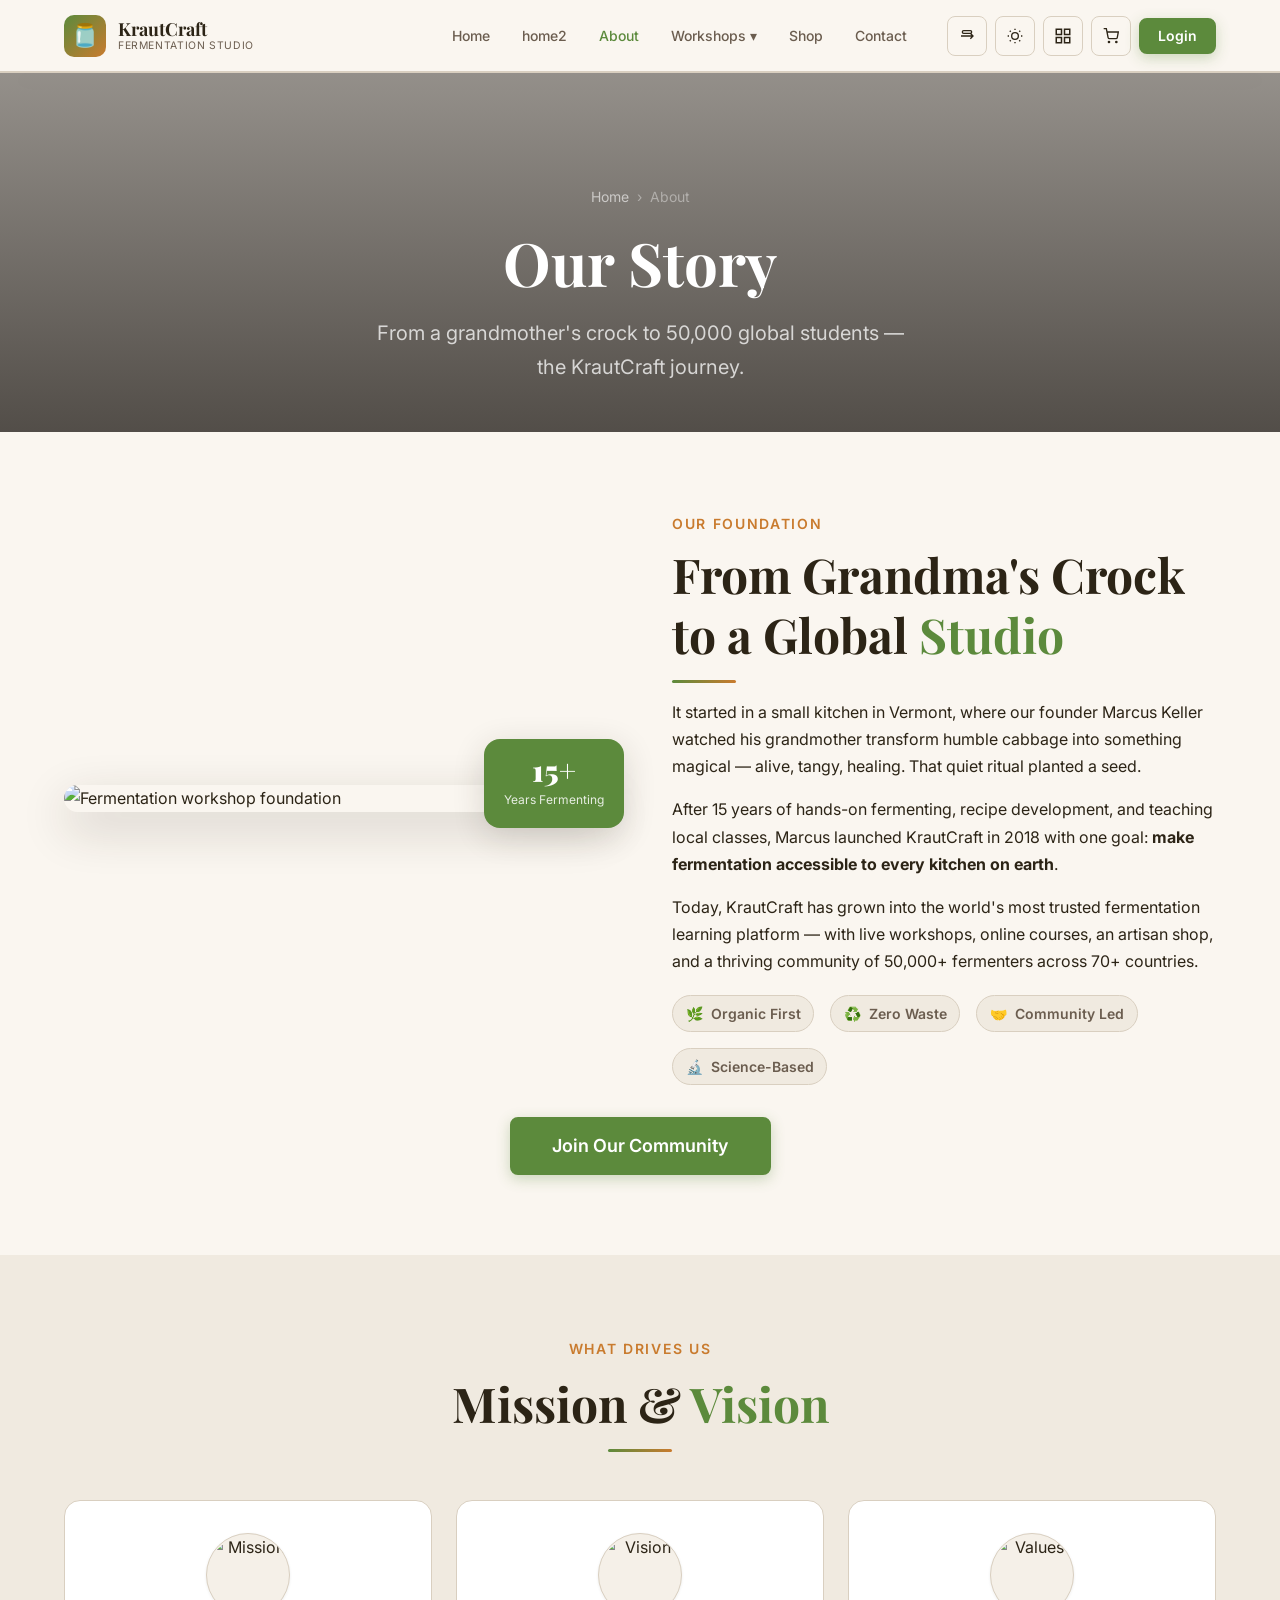
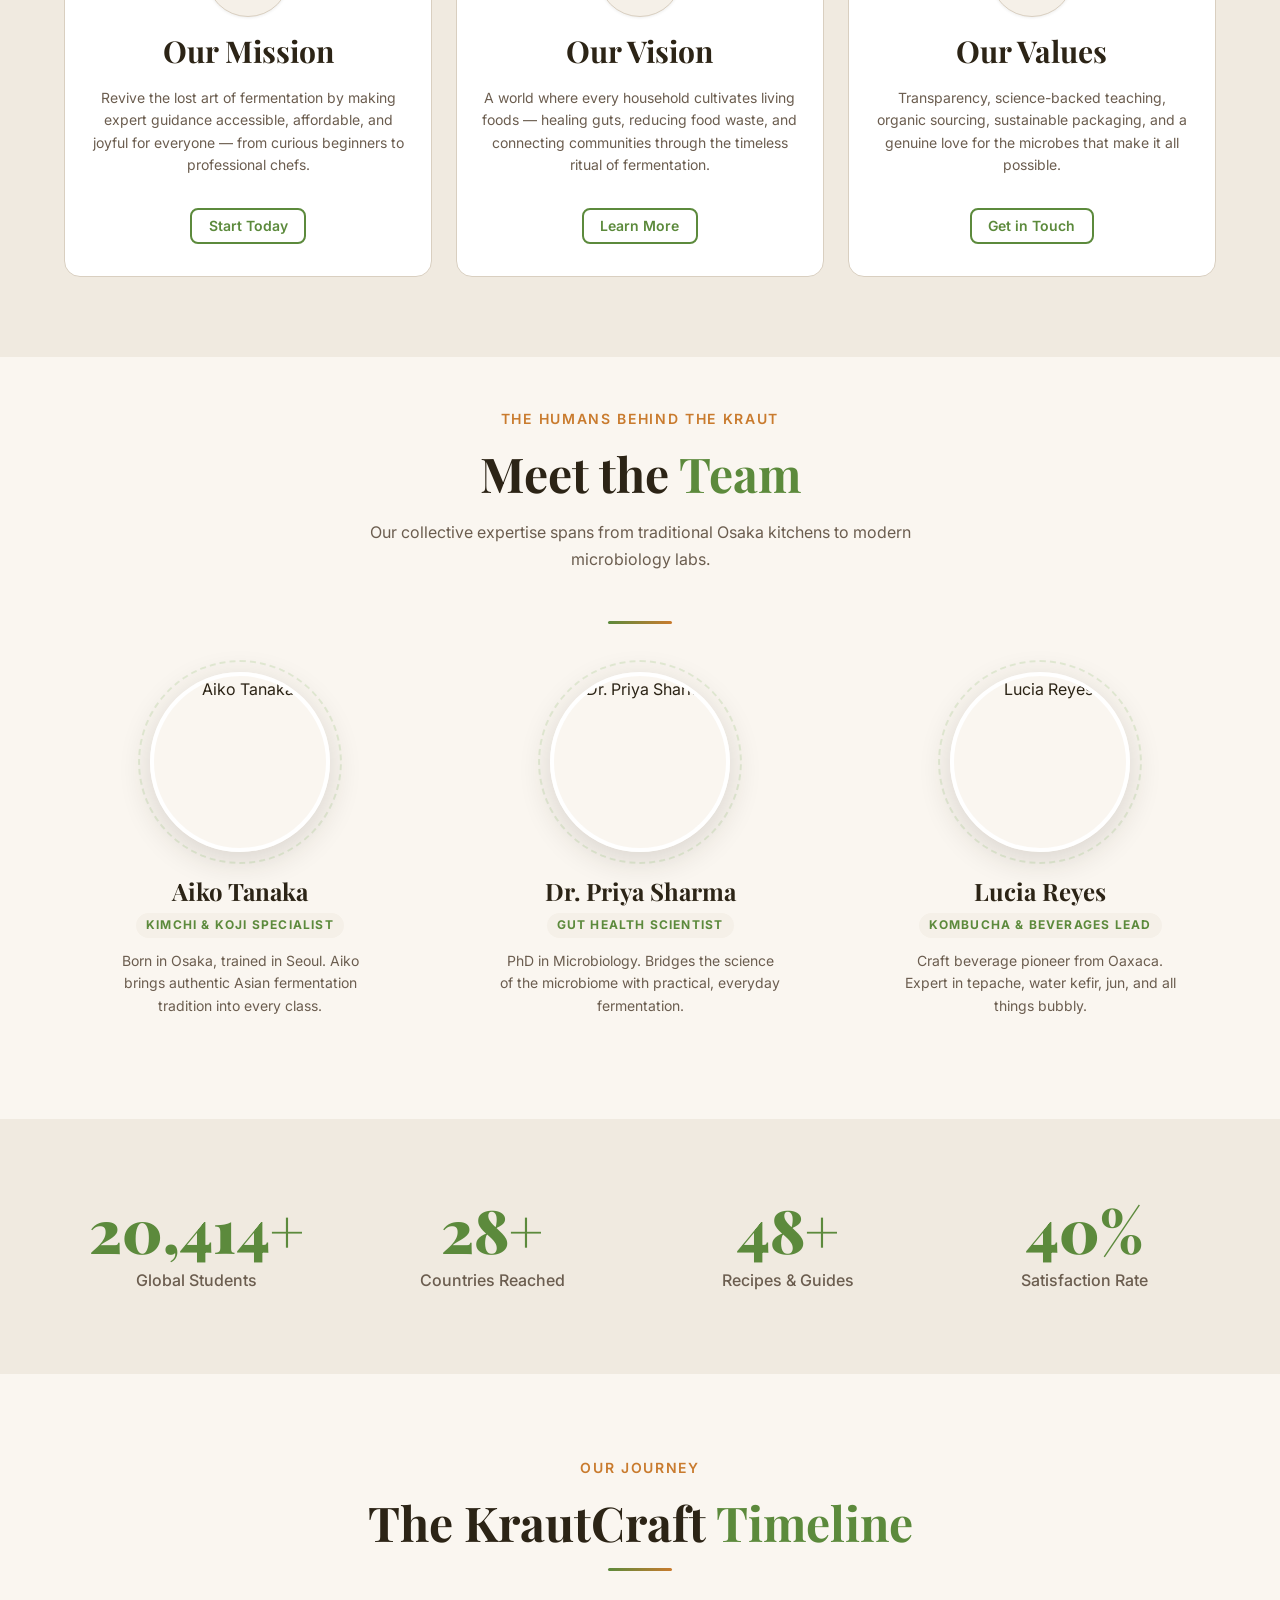
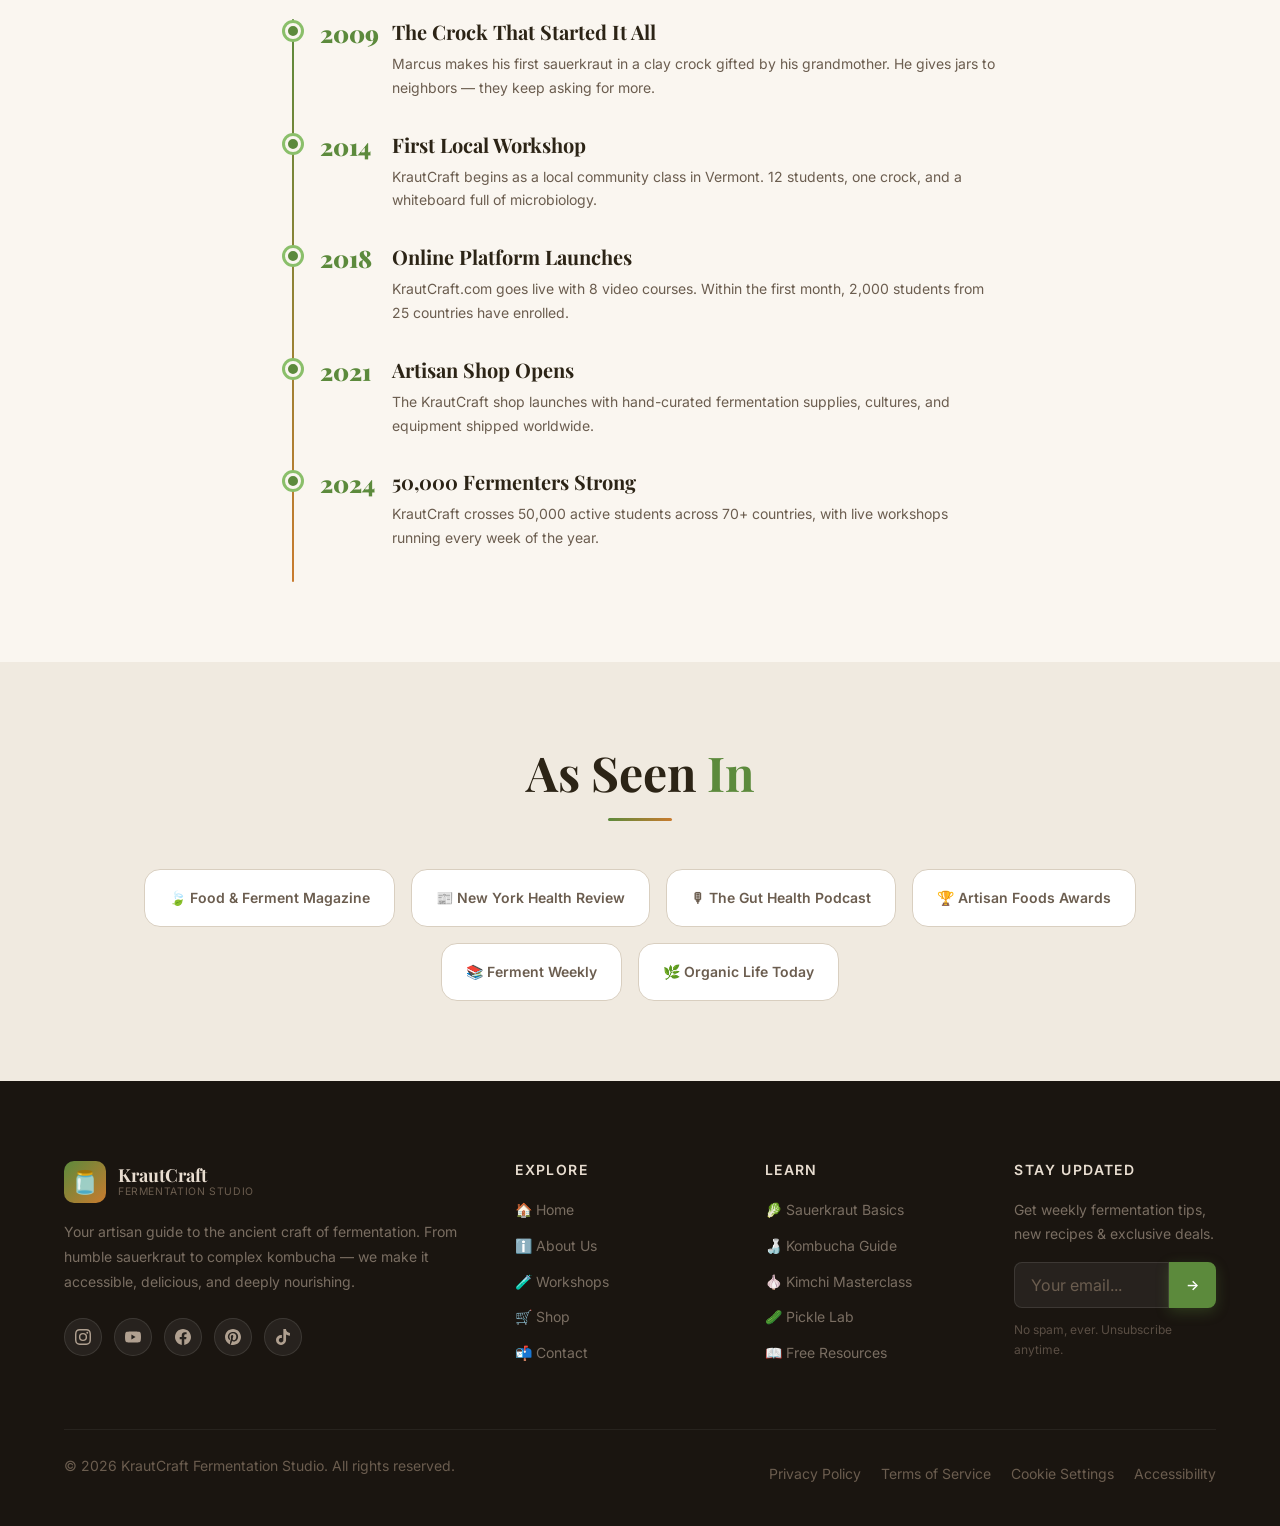
==== about.html @ 8e2b9165 "ds" ====
<!DOCTYPE html>
<html lang="en" dir="ltr" data-theme="light">

<head>
  <meta charset="UTF-8">
  <meta name="viewport" content="width=device-width, initial-scale=1.0">
  <title>KrautCraft | Our Story</title>
  <meta name="description"
    content="Discover the KrautCraft story — a passion for ancient fermentation wisdom, a love of community, and a mission to revive living foods for modern kitchens.">
  <link rel="icon"
    href="data:image/svg+xml,<svg xmlns='http://www.w3.org/2000/svg' viewBox='0 0 100 100'><text y='.9em' font-size='90'>🫙</text></svg>">
  <link rel="stylesheet" href="css/variables.css">
  <link rel="stylesheet" href="css/base.css">
  <link rel="stylesheet" href="css/components.css">
  <link rel="stylesheet" href="css/layout.css">
  <link rel="stylesheet" href="css/pages.css">
  <!-- Font Awesome for Team Socials -->
  <link rel="stylesheet" href="https://cdnjs.cloudflare.com/ajax/libs/font-awesome/6.0.0/css/all.min.css">
</head>

<body>
  <div id="page-loader" role="status">
    <div class="loader-jar">
      <div class="loader-jar-icon"></div>
      <p>Loading…</p>
    </div>
  </div>
  <!-- Header -->
  <header class="site-header" id="site-header" role="banner">
    <div class="container header-inner">

      <!-- Logo -->
      <a href="index.html" class="site-logo" aria-label="Fermentation Workshop Home">
        <div class="logo-mark" aria-hidden="true">🫙</div>
        <div class="logo-text">
          <span class="logo-name">KrautCraft</span>
          <span class="logo-tagline">Fermentation Studio</span>
        </div>
      </a>

      <!-- Main Nav -->
      <nav class="site-nav" role="navigation" aria-label="Main navigation">
        <div class="nav-item">
          <a href="index.html" class="nav-link" data-page="home">Home</a>
        </div>
        <div class="nav-item">
          <a href="index2.html" class="nav-link" data-page="home2">home2</a>
        </div>
        <div class="nav-item">
          <a href="about.html" class="nav-link" data-page="about">About</a>
        </div>
        <div class="nav-item">
          <a href="#" class="nav-link" data-page="workshops">Workshops ▾</a>
          <div class="nav-dropdown" role="menu">
            <a href="workshops.html" role="menuitem">All Workshops</a>
            <a href="workshops.html#beginner" role="menuitem">Beginner Series</a>
            <a href="workshops.html#advanced" role="menuitem">Advanced Ferments</a>
            <a href="workshops.html#kraut" role="menuitem">Kraut Masterclass</a>
          </div>
        </div>
        <div class="nav-item">
          <a href="shop.html" class="nav-link" data-page="shop">Shop</a>
        </div>
        <div class="nav-item">
          <a href="contact.html" class="nav-link" data-page="contact">Contact</a>
        </div>
      </nav>

      <!-- Header Actions -->
      <div class="header-actions">

        <!-- RTL Toggle -->
        <button class="toggle-btn" id="rtl-toggle" aria-label="Toggle RTL layout">
          <svg width="16" height="16" viewBox="0 0 24 24" fill="none" stroke="currentColor" stroke-width="2">
            <path d="M17 8l4 4-4 4M3 12h18M7 4h10a2 2 0 010 4H7a2 2 0 010-4z" />
          </svg>
        </button>

        <!-- Theme Toggle -->
        <button class="toggle-btn" id="theme-toggle" aria-label="Toggle dark mode">
          <svg class="icon-sun" width="16" height="16" viewBox="0 0 24 24" fill="none" stroke="currentColor"
            stroke-width="2">
            <circle cx="12" cy="12" r="5" />
            <line x1="12" y1="1" x2="12" y2="3" />
            <line x1="12" y1="21" x2="12" y2="23" />
            <line x1="4.22" y1="4.22" x2="5.64" y2="5.64" />
            <line x1="18.36" y1="18.36" x2="19.78" y2="19.78" />
            <line x1="1" y1="12" x2="3" y2="12" />
            <line x1="21" y1="12" x2="23" y2="12" />
            <line x1="4.22" y1="19.78" x2="5.64" y2="18.36" />
            <line x1="18.36" y1="5.64" x2="19.78" y2="4.22" />
          </svg>
          <svg class="icon-moon d-none" width="16" height="16" viewBox="0 0 24 24" fill="none" stroke="currentColor"
            stroke-width="2">
            <path d="M21 12.79A9 9 0 1111.21 3 7 7 0 0021 12.79z" />
          </svg>
        </button>

        <!-- Dashboard Icon -->
        <a href="dashboard-admin.html" class="toggle-btn" aria-label="Dashboard">
          <svg width="18" height="18" viewBox="0 0 24 24" fill="none" stroke="currentColor" stroke-width="2">
            <rect x="3" y="3" width="7" height="7"></rect>
            <rect x="14" y="3" width="7" height="7"></rect>
            <rect x="14" y="14" width="7" height="7"></rect>
            <rect x="3" y="14" width="7" height="7"></rect>
          </svg>
        </a>

        <!-- Cart Icon -->
        <a href="shop.html" class="toggle-btn" aria-label="Shopping cart" style="position:relative;">
          <svg width="16" height="16" viewBox="0 0 24 24" fill="none" stroke="currentColor" stroke-width="2">
            <circle cx="9" cy="21" r="1" />
            <circle cx="20" cy="21" r="1" />
            <path d="M1 1h4l2.68 13.39a2 2 0 001.99 1.61h9.72a2 2 0 001.99-1.61L23 6H6" />
          </svg>
          <span class="notif-dot" id="cart-dot" style="display:none;"></span>
        </a>



        <!-- Login CTA -->
        <a href="login.html" class="btn btn-primary btn-sm hide-mobile">Login</a>

        <!-- Hamburger -->
        <button class="hamburger" id="hamburger" aria-label="Open menu" aria-expanded="false">
          <span></span><span></span><span></span>
        </button>
      </div>
    </div>
  </header>

  <!-- Mobile Navigation Drawer -->
  <div class="mobile-nav" id="mobile-nav" role="navigation" aria-label="Mobile navigation">
    <div class="mobile-nav-inner">
      <a href="index.html" class="mobile-nav-link" data-page="home">🏠 Home</a>
      <a href="index2.html" class="mobile-nav-link" data-page="home2">📖 Our Story</a>
      <a href="about.html" class="mobile-nav-link" data-page="about">ℹ️ About Us</a>
      <a href="workshops.html" class="mobile-nav-link" data-page="workshops">🧪 Workshops</a>
      <a href="shop.html" class="mobile-nav-link" data-page="shop">🛒 Shop</a>
      <a href="contact.html" class="mobile-nav-link" data-page="contact">📬 Contact</a>

      <div class="mobile-nav-divider"></div>

      <div class="mobile-nav-divider"></div>
      <a href="dashboard-admin.html" class="mobile-nav-link">📊 Dashboard</a>
      <a href="login.html" class="mobile-nav-link">🔐 Login</a>
      <a href="register.html" class="mobile-nav-link">✨ Register Free</a>

      <div class="mobile-nav-divider"></div>
      <div class="mobile-nav-actions">
        <button class="mobile-nav-link" id="mobile-theme-toggle" style="width:100%; text-align:left;">🌓 Toggle Theme</button>
        <button class="mobile-nav-link" id="mobile-rtl-toggle" style="width:100%; text-align:left;">↔️ Toggle RTL</button>
      </div>
    </div>
  </div>


  <!-- PAGE HERO -->
  <section class="page-hero"
    style="background-image:url('https://images.unsplash.com/photo-1559757175-5700dde675bc?w=1400&q=80')">
    <div class="page-hero-overlay"></div>
    <div class="container page-hero-content">
      <nav aria-label="Breadcrumb" class="breadcrumb">
        <a href="index.html">Home</a> <span aria-hidden="true">›</span> <span>About</span>
      </nav>
      <h1 data-reveal>Our Story</h1>
      <p data-reveal>From a grandmother's crock to 50,000 global students — the KrautCraft journey.</p>
    </div>
  </section>

  <!-- STORY SECTION -->
  <section class="section">
    <div class="container">
      <div class="about-grid">
        <div class="about-img-wrap" data-reveal="left">
          <img src="https://images.unsplash.com/photo-1556910103-1c02745aae4d?w=700&q=80"
            alt="Fermentation workshop foundation" class="about-img">
          <div class="about-img-badge">
            <span class="about-img-badge-num">15+</span>
            <span class="about-img-badge-label">Years Fermenting</span>
          </div>
        </div>
        <div class="about-text" data-reveal="right">
          <span class="section-label">Our Foundation</span>
          <h2 class="section-title" style="text-align:left;">From Grandma's Crock<br>to a Global <span>Studio</span>
          </h2>
          <div class="divider" style="margin-left:0;"></div>
          <p>It started in a small kitchen in Vermont, where our founder Marcus Keller watched his grandmother transform
            humble cabbage into something magical — alive, tangy, healing. That quiet ritual planted a seed.</p>
          <p>After 15 years of hands-on fermenting, recipe development, and teaching local classes, Marcus launched
            KrautCraft in 2018 with one goal: <strong>make fermentation accessible to every kitchen on earth</strong>.
          </p>
          <p>Today, KrautCraft has grown into the world's most trusted fermentation learning platform — with live
            workshops, online courses, an artisan shop, and a thriving community of 50,000+ fermenters across 70+
            countries.</p>
          <div class="about-values-row">
            <div class="about-value"><span>🌿</span> Organic First</div>
            <div class="about-value"><span>♻️</span> Zero Waste</div>
            <div class="about-value"><span>🤝</span> Community Led</div>
            <div class="about-value"><span>🔬</span> Science-Based</div>
          </div>
        </div>
      </div>
      <div class="text-center-desktop" style="margin-top:var(--sp-8);" data-reveal>
        <a href="workshops.html" class="btn btn-primary btn-lg">Join Our Community</a>
      </div>
    </div>
    </div>
  </section>

  <!-- MISSION / VISION -->
  <section class="section section--alt">
    <div class="container">
      <div class="section-header">
        <span class="section-label" data-reveal>What Drives Us</span>
        <h2 class="section-title" data-reveal>Mission & <span>Vision</span></h2>
        <div class="divider"></div>
      </div>
      <div class="grid-3">
        <div class="feature-card" data-reveal>
          <div class="feature-icon">
            <img src="https://images.unsplash.com/photo-1542838132-92c53300491e?w=200&h=200&fit=crop" alt="Mission">
          </div>
          <h3>Our Mission</h3>
          <p class="card-text">Revive the lost art of fermentation by making expert guidance accessible, affordable, and
            joyful for everyone — from curious beginners to professional chefs.</p>
          <a href="register.html" class="btn btn-outline btn-sm mt-auto">Start Today</a>
        </div>
        <div class="feature-card" data-reveal class="reveal-d1">
          <div class="feature-icon">
            <img src="https://images.unsplash.com/photo-1556910103-1c02745aae4d?w=200&h=200&fit=crop" alt="Vision">
          </div>
          <h3>Our Vision</h3>
          <p class="card-text">A world where every household cultivates living foods — healing guts, reducing food
            waste, and connecting communities through the timeless ritual of fermentation.</p>
          <a href="about.html" class="btn btn-outline btn-sm mt-auto">Learn More</a>
        </div>
        <div class="feature-card" data-reveal class="reveal-d2">
          <div class="feature-icon">
            <img src="https://images.unsplash.com/photo-1547920202-0e5a6f9f3150?w=200&h=200&fit=crop" alt="Values">
 




          </div>
          <h3>Our Values</h3>
          <p class="card-text">Transparency, science-backed teaching, organic sourcing, sustainable packaging, and a
            genuine love for the microbes that make it all possible.</p>
          <a href="contact.html" class="btn btn-outline btn-sm mt-auto">Get in Touch</a>
        </div>
      </div>
    </div>
  </section>

  <!-- TEAM -->
  <section class="section team-container" id="team">
    <div class="container">
      <div class="section-header">
        <span class="section-label" data-reveal>The Humans Behind the Kraut</span>
        <h2 class="section-title" data-reveal>Meet the <span>Team</span></h2>
        <p class="section-subtitle" data-reveal>Our collective expertise spans from traditional Osaka kitchens to modern
          microbiology labs.</p>
        <div class="divider"></div>
      </div>

      <div class="team-grid">
        <!-- Member 1: Marcus -->

        <!-- Member 2: Aiko -->
        <div class="team-item" data-reveal class="reveal-d1">
          <div class="team-avatar-wrap">
            <div class="team-avatar-ring"></div>
            <img src="https://images.unsplash.com/photo-1544005313-94ddf0286df2?w=400&q=80" alt="Aiko Tanaka"
              class="team-avatar">
          </div>
          <div class="team-info">
            <h3>Aiko Tanaka</h3>
            <span class="team-role">Kimchi & Koji Specialist</span>
            <p class="team-bio">Born in Osaka, trained in Seoul. Aiko brings authentic Asian fermentation tradition into
              every class.</p>
            <div class="team-socials">
              <a href="#" class="team-social-link"><i class="fab fa-instagram"></i></a>
              <a href="#" class="team-social-link"><i class="fab fa-twitter"></i></a>
            </div>
          </div>
        </div>

        <!-- Member 3: Priya -->
        <div class="team-item" data-reveal class="reveal-d2">
          <div class="team-avatar-wrap">
            <div class="team-avatar-ring"></div>
            <img src="https://images.unsplash.com/photo-1594824476967-48c8b964273f?w=400&q=80" alt="Dr. Priya Sharma"
              class="team-avatar">
          </div>
          <div class="team-info">
            <h3>Dr. Priya Sharma</h3>
            <span class="team-role">Gut Health Scientist</span>
            <p class="team-bio">PhD in Microbiology. Bridges the science of the microbiome with practical, everyday
              fermentation.</p>
            <div class="team-socials">
              <a href="#" class="team-social-link"><i class="fab fa-linkedin-in"></i></a>
              <a href="#" class="team-social-link"><i class="fas fa-microscope"></i></a>
            </div>
          </div>
        </div>

        <!-- Member 4: Lucia -->
        <div class="team-item" data-reveal class="reveal-d3">
          <div class="team-avatar-wrap">
            <div class="team-avatar-ring"></div>
            <img src="https://images.unsplash.com/photo-1567532939604-b6b5b0db2604?w=400&q=80" alt="Lucia Reyes"
              class="team-avatar">
          </div>
          <div class="team-info">
            <h3>Lucia Reyes</h3>
            <span class="team-role">Kombucha & Beverages Lead</span>
            <p class="team-bio">Craft beverage pioneer from Oaxaca. Expert in tepache, water kefir, jun, and all things
              bubbly.</p>
            <div class="team-socials">
              <a href="#" class="team-social-link"><i class="fab fa-instagram"></i></a>
              <a href="#" class="team-social-link"><i class="fas fa-flask"></i></a>
            </div>
          </div>
        </div>
      </div>
    </div>
  </section>

  <!-- STATS COUNTER -->
  <section class="section section--alt">
    <div class="container">
      <div class="about-stats-grid">
        <div class="about-stat" data-reveal>
          <div class="about-stat-num" data-count="50000" data-suffix="+">0</div>
          <div class="about-stat-label">Global Students</div>
        </div>
        <div class="about-stat" data-reveal class="reveal-d1">
          <div class="about-stat-num" data-count="70" data-suffix="+">0</div>
          <div class="about-stat-label">Countries Reached</div>
        </div>
        <div class="about-stat" data-reveal class="reveal-d2">
          <div class="about-stat-num" data-count="120" data-suffix="+">0</div>
          <div class="about-stat-label">Recipes & Guides</div>
        </div>
        <div class="about-stat" data-reveal class="reveal-d3">
          <div class="about-stat-num" data-count="98" data-suffix="%">0</div>
          <div class="about-stat-label">Satisfaction Rate</div>
        </div>
      </div>
    </div>
  </section>

  <!-- TIMELINE -->
  <section class="section">
    <div class="container">
      <div class="section-header">
        <span class="section-label" data-reveal>Our Journey</span>
        <h2 class="section-title" data-reveal>The KrautCraft <span>Timeline</span></h2>
        <div class="divider"></div>
      </div>
      <div class="timeline" data-reveal>
        <div class="timeline-item">
          <div class="timeline-dot"></div>
          <div class="timeline-year">2009</div>
          <div class="timeline-content">
            <h4>The Crock That Started It All</h4>
            <p>Marcus makes his first sauerkraut in a clay crock gifted by his grandmother. He gives jars to neighbors —
              they keep asking for more.</p>
          </div>
        </div>
        <div class="timeline-item">
          <div class="timeline-dot"></div>
          <div class="timeline-year">2014</div>
          <div class="timeline-content">
            <h4>First Local Workshop</h4>
            <p>KrautCraft begins as a local community class in Vermont. 12 students, one crock, and a whiteboard full of
              microbiology.</p>
          </div>
        </div>
        <div class="timeline-item">
          <div class="timeline-dot"></div>
          <div class="timeline-year">2018</div>
          <div class="timeline-content">
            <h4>Online Platform Launches</h4>
            <p>KrautCraft.com goes live with 8 video courses. Within the first month, 2,000 students from 25 countries
              have enrolled.</p>
          </div>
        </div>
        <div class="timeline-item">
          <div class="timeline-dot"></div>
          <div class="timeline-year">2021</div>
          <div class="timeline-content">
            <h4>Artisan Shop Opens</h4>
            <p>The KrautCraft shop launches with hand-curated fermentation supplies, cultures, and equipment shipped
              worldwide.</p>
          </div>
        </div>
        <div class="timeline-item">
          <div class="timeline-dot"></div>
          <div class="timeline-year">2024</div>
          <div class="timeline-content">
            <h4>50,000 Fermenters Strong</h4>
            <p>KrautCraft crosses 50,000 active students across 70+ countries, with live workshops running every week of
              the year.</p>
          </div>
        </div>
      </div>
    </div>
  </section>

  <!-- PRESS -->
  <section class="section section--alt">
    <div class="container">
      <div class="section-header">
        <h2 class="section-title" data-reveal>As Seen <span>In</span></h2>
        <div class="divider"></div>
      </div>
      <div class="press-grid" data-reveal>
        <div class="press-logo">🍃 Food & Ferment Magazine</div>
        <div class="press-logo">📰 New York Health Review</div>
        <div class="press-logo">🎙 The Gut Health Podcast</div>
        <div class="press-logo">🏆 Artisan Foods Awards</div>
        <div class="press-logo">📚 Ferment Weekly</div>
        <div class="press-logo">🌿 Organic Life Today</div>
      </div>
    </div>
  </section>

  <!-- Footer -->
  <footer class="site-footer" role="contentinfo">
    <div class="container">
      <div class="footer-grid">

        <!-- Brand Column -->
        <div class="footer-col footer-brand">
          <a href="index.html" class="site-logo" style="text-decoration:none;">
            <div class="logo-mark" aria-hidden="true">🫙</div>
            <div class="logo-text">
              <span class="logo-name" style="color:#E8DDD0;">KrautCraft</span>
              <span class="logo-tagline">Fermentation Studio</span>
            </div>
          </a>
          <p>Your artisan guide to the ancient craft of fermentation. From humble sauerkraut to complex kombucha — we
            make it accessible, delicious, and deeply nourishing.</p>
          <div class="footer-social" aria-label="Social media links">
            <a href="#" class="social-link" aria-label="Instagram">
              <svg width="16" height="16" viewBox="0 0 24 24" fill="currentColor">
                <path
                  d="M12 2.163c3.204 0 3.584.012 4.85.07 3.252.148 4.771 1.691 4.919 4.919.058 1.265.069 1.645.069 4.849 0 3.205-.012 3.584-.069 4.849-.149 3.225-1.664 4.771-4.919 4.919-1.266.058-1.644.07-4.85.07-3.204 0-3.584-.012-4.849-.07-3.26-.149-4.771-1.699-4.919-4.92-.058-1.265-.07-1.644-.07-4.849 0-3.204.013-3.583.07-4.849.149-3.227 1.664-4.771 4.919-4.919 1.266-.057 1.645-.069 4.849-.069zM12 0C8.741 0 8.333.014 7.053.072 2.695.272.273 2.69.073 7.052.014 8.333 0 8.741 0 12c0 3.259.014 3.668.072 4.948.2 4.358 2.618 6.78 6.98 6.98C8.333 23.986 8.741 24 12 24c3.259 0 3.668-.014 4.948-.072 4.354-.2 6.782-2.618 6.979-6.98.059-1.28.073-1.689.073-4.948 0-3.259-.014-3.667-.072-4.947-.196-4.354-2.617-6.78-6.979-6.98C15.668.014 15.259 0 12 0zm0 5.838a6.162 6.162 0 100 12.324 6.162 6.162 0 000-12.324zM12 16a4 4 0 110-8 4 4 0 010 8zm6.406-11.845a1.44 1.44 0 100 2.881 1.44 1.44 0 000-2.881z" />
              </svg>
            </a>
            <a href="#" class="social-link" aria-label="YouTube">
              <svg width="16" height="16" viewBox="0 0 24 24" fill="currentColor">
                <path
                  d="M23.495 6.205a3.007 3.007 0 00-2.088-2.088c-1.87-.501-9.396-.501-9.396-.501s-7.507-.01-9.396.501A3.007 3.007 0 00.527 6.205a31.247 31.247 0 00-.522 5.805 31.247 31.247 0 00.522 5.783 3.007 3.007 0 002.088 2.088c1.868.502 9.396.502 9.396.502s7.506 0 9.396-.502a3.007 3.007 0 002.088-2.088 31.247 31.247 0 00.5-5.783 31.247 31.247 0 00-.5-5.805zM9.609 15.601V8.408l6.264 3.602z" />
              </svg>
            </a>
            <a href="#" class="social-link" aria-label="Facebook">
              <svg width="16" height="16" viewBox="0 0 24 24" fill="currentColor">
                <path
                  d="M24 12.073c0-6.627-5.373-12-12-12s-12 5.373-12 12c0 5.99 4.388 10.954 10.125 11.854v-8.385H7.078v-3.47h3.047V9.43c0-3.007 1.792-4.669 4.533-4.669 1.312 0 2.686.235 2.686.235v2.953H15.83c-1.491 0-1.956.925-1.956 1.874v2.25h3.328l-.532 3.47h-2.796v8.385C19.612 23.027 24 18.062 24 12.073z" />
              </svg>
            </a>
            <a href="#" class="social-link" aria-label="Pinterest">
              <svg width="16" height="16" viewBox="0 0 24 24" fill="currentColor">
                <path
                  d="M12 0C5.373 0 0 5.373 0 12c0 5.084 3.163 9.426 7.627 11.174-.105-.949-.2-2.405.042-3.441.218-.937 1.407-5.965 1.407-5.965s-.359-.719-.359-1.782c0-1.668.967-2.914 2.171-2.914 1.023 0 1.518.769 1.518 1.69 0 1.029-.655 2.568-.994 3.995-.283 1.194.599 2.169 1.777 2.169 2.133 0 3.772-2.249 3.772-5.495 0-2.873-2.064-4.882-5.012-4.882-3.414 0-5.418 2.561-5.418 5.207 0 1.031.397 2.138.893 2.738a.36.36 0 01.083.345l-.333 1.36c-.053.22-.174.267-.402.161-1.499-.698-2.436-2.889-2.436-4.649 0-3.785 2.75-7.262 7.929-7.262 4.163 0 7.398 2.967 7.398 6.931 0 4.136-2.607 7.464-6.227 7.464-1.216 0-2.359-.632-2.75-1.378l-.748 2.853c-.271 1.043-1.002 2.35-1.492 3.146C9.57 23.812 10.763 24 12 24c6.627 0 12-5.373 12-12S18.627 0 12 0z" />
              </svg>
            </a>
            <a href="#" class="social-link" aria-label="TikTok">
              <svg width="16" height="16" viewBox="0 0 24 24" fill="currentColor">
                <path
                  d="M12.525.02c1.31-.02 2.61-.01 3.91-.02.08 1.53.63 3.09 1.75 4.17 1.12 1.11 2.7 1.62 4.24 1.79v4.03c-1.44-.05-2.89-.35-4.2-.97-.57-.26-1.1-.59-1.62-.93-.01 2.92.01 5.84-.02 8.75-.08 1.4-.54 2.79-1.35 3.94-1.31 1.92-3.58 3.17-5.91 3.21-1.43.08-2.86-.31-4.08-1.03-2.02-1.19-3.44-3.37-3.65-5.71-.02-.5-.03-1-.01-1.49.18-1.9 1.12-3.72 2.58-4.96 1.66-1.44 3.98-2.13 6.15-1.72.02 1.48-.04 2.96-.04 4.44-.99-.32-2.15-.23-3.02.37-.63.41-1.11 1.04-1.36 1.75-.21.51-.15 1.07-.14 1.61.24 1.64 1.82 3.02 3.5 2.87 1.12-.01 2.19-.66 2.77-1.61.19-.33.4-.67.41-1.06.1-1.79.06-3.57.07-5.36.01-4.03-.01-8.05.02-12.07z" />
              </svg>
            </a>
          </div>
        </div>

        <!-- Explore Links -->
        <div class="footer-col">
          <h4>Explore</h4>
          <nav class="footer-links" aria-label="Explore links">
            <a href="index.html">🏠 Home</a>
            <a href="about.html">ℹ️ About Us</a>
            <a href="workshops.html">🧪 Workshops</a>
            <a href="shop.html">🛒 Shop</a>
            <a href="contact.html">📬 Contact</a>
          </nav>
        </div>

        <!-- Learn Links -->
        <div class="footer-col">
          <h4>Learn</h4>
          <nav class="footer-links" aria-label="Learn links">
            <a href="#">🥬 Sauerkraut Basics</a>
            <a href="#">🍶 Kombucha Guide</a>
            <a href="#">🧄 Kimchi Masterclass</a>
            <a href="#">🥒 Pickle Lab</a>
            <a href="#">📖 Free Resources</a>
          </nav>
        </div>

        <!-- Newsletter & Legal -->
        <div class="footer-col">
          <h4>Stay Updated</h4>
          <p style="font-size:var(--fs-sm);color:#7A6E62;margin-bottom:var(--sp-4);">Get weekly fermentation tips, new
            recipes & exclusive deals.</p>
          <div class="footer-newsletter">
            <div class="newsletter-row">
              <input type="email" class="form-control" placeholder="Your email..." id="footer-email"
                aria-label="Email for newsletter">
              <button class="btn btn-primary btn-sm" id="footer-subscribe-btn"
                aria-label="Subscribe to newsletter">→</button>
            </div>
          </div>
          <p style="font-size:var(--fs-xs);color:#5A4E44;margin-top:var(--sp-3);">No spam, ever. Unsubscribe anytime.
          </p>
        </div>
      </div>

      <!-- Footer Bottom -->
      <div class="footer-bottom">
        <p>© <span id="footer-year"></span> KrautCraft Fermentation Studio. All rights reserved.</p>
        <nav class="footer-bottom-links" aria-label="Legal links">
          <a href="#">Privacy Policy</a>
          <a href="#">Terms of Service</a>
          <a href="#">Cookie Settings</a>
          <a href="#">Accessibility</a>
        </nav>
      </div>
    </div>
  </footer>

  <script>
    // Set footer year dynamically
    document.getElementById('footer-year').textContent = new Date().getFullYear();
    // Newsletter quick handler
    document.getElementById('footer-subscribe-btn')?.addEventListener('click', function () {
      const email = document.getElementById('footer-email').value.trim();
      if (email && email.includes('@')) {
        if (window.showToast) showToast('success', '🎉 You\'re subscribed!', 'Welcome to the fermentation community!');
        document.getElementById('footer-email').value = '';
      } else {
        if (window.showToast) showToast('error', 'Invalid email', 'Please enter a valid email address.');
      }
    });
  </script>

  <div id="toast-container"></div>

  <script src="https://code.jquery.com/jquery-3.7.1.min.js"></script>
  <script src="js/main.js"></script>
  <script>
    $(function () {
      // Counter on scroll
      const io = new IntersectionObserver(entries => {
        entries.forEach(e => {
          if (e.isIntersecting) {
            const el = e.target;
            const target = parseInt(el.dataset.count);
            const suffix = el.dataset.suffix || '';
            animateCounter($(el), target, 2000, suffix);
            io.unobserve(el);
          }
        });
      }, { threshold: 0.5 });
      document.querySelectorAll('[data-count]').forEach(el => io.observe(el));
    });
  </script>
</body>

</html>
---- css/variables.css ----
/* ============================================================
   FERMENTATION WORKSHOP & KRAUT MAKING STUDIO
   Design Tokens — variables.css
   ============================================================ */

:root {
  /* ─── Brand Colors ─── */
  --clr-primary:        #5C8A3C;   /* deep herb green     */
  --clr-primary-dark:   #3E6428;
  --clr-primary-light:  #8ABF6A;
  --clr-secondary:      #C97B2E;   /* warm amber / crock  */
  --clr-secondary-dark: #9A5B1A;
  --clr-accent:         #D4A853;   /* golden turmeric     */
  --clr-danger:         #C0392B;
  --clr-success:        #27AE60;
  --clr-warning:        #F39C12;
  --clr-info:           #2980B9;

  /* ─── Neutrals ─── */
  --clr-bg:             #FAF6F0;   /* warm cream          */
  --clr-bg-alt:         #F0EAE0;
  --clr-surface:        #FFFFFF;
  --clr-surface-alt:    #F5F0E8;
  --clr-border:         #D9CFC0;
  --clr-text:           #2C2416;
  --clr-text-muted:     #6B5D4F;
  --clr-text-light:     #9A8D82;
  --clr-overlay:        rgba(44,36,22,0.45);

  /* ─── Typography ─── */
  --font-heading:       'Playfair Display', Georgia, serif;
  --font-body:          'Inter', 'Segoe UI', sans-serif;
  --font-mono:          'JetBrains Mono', 'Courier New', monospace;

  --fs-xs:   0.75rem;
  --fs-sm:   0.875rem;
  --fs-base: 1rem;
  --fs-md:   1.125rem;
  --fs-lg:   1.25rem;
  --fs-xl:   1.5rem;
  --fs-2xl:  1.875rem;
  --fs-3xl:  2.25rem;
  --fs-4xl:  3rem;
  --fs-5xl:  3.75rem;

  --fw-normal:  400;
  --fw-medium:  500;
  --fw-semi:    600;
  --fw-bold:    700;
  --fw-black:   900;

  /* ─── Spacing ─── */
  --sp-1:   0.25rem;
  --sp-2:   0.5rem;
  --sp-3:   0.75rem;
  --sp-4:   1rem;
  --sp-5:   1.25rem;
  --sp-6:   1.5rem;
  --sp-8:   2rem;
  --sp-10:  2.5rem;
  --sp-12:  3rem;
  --sp-16:  4rem;
  --sp-20:  5rem;
  --sp-24:  6rem;

  /* ─── Radii ─── */
  --radius-sm:  0.25rem;
  --radius-md:  0.5rem;
  --radius-lg:  1rem;
  --radius-xl:  1.5rem;
  --radius-full: 9999px;

  /* ─── Shadows ─── */
  --shadow-sm:  0 1px 3px rgba(44,36,22,0.08);
  --shadow-md:  0 4px 16px rgba(44,36,22,0.12);
  --shadow-lg:  0 8px 32px rgba(44,36,22,0.16);
  --shadow-xl:  0 16px 48px rgba(44,36,22,0.20);
  --shadow-card: 0 2px 12px rgba(44,36,22,0.10);

  /* ─── Transitions ─── */
  --trans-fast:   150ms ease;
  --trans-base:   250ms ease;
  --trans-slow:   400ms ease;
  --trans-bounce: 350ms cubic-bezier(0.34,1.56,0.64,1);

  /* ─── Layout ─── */
  --header-h:    72px;
  --sidebar-w:   260px;
  --container:   1200px;
  --section-py:  var(--sp-20);
  --card-radius: var(--radius-lg);
}

/* ─── Dark Mode ─── */
[data-theme="dark"] {
  --clr-bg:           #1A1510;
  --clr-bg-alt:       #231D14;
  --clr-surface:      #2C2416;
  --clr-surface-alt:  #352C1E;
  --clr-border:       #4A3E2E;
  --clr-text:         #F0EAE0;
  --clr-text-muted:   #B0A090;
  --clr-text-light:   #7A6E62;
  --clr-overlay:      rgba(0,0,0,0.55);
  --shadow-card:      0 2px 12px rgba(0,0,0,0.35);
  --shadow-md:        0 4px 16px rgba(0,0,0,0.40);
  --shadow-lg:        0 8px 32px rgba(0,0,0,0.50);
}

/* ─── RTL Support ─── */
[dir="rtl"] {
  --rtl-flip: -1;
}
---- css/base.css ----
/* ============================================================
   BASE STYLES & RESET
   ============================================================ */
@import url('https://fonts.googleapis.com/css2?family=Playfair+Display:ital,wght@0,400;0,600;0,700;0,900;1,400;1,700&family=Inter:wght@300;400;500;600;700&display=swap');

*, *::before, *::after {
  box-sizing: border-box;
  margin: 0;
  padding: 0;
}

html {
  scroll-behavior: smooth;
  font-size: 16px;
  text-size-adjust: 100%;
  -webkit-font-smoothing: antialiased;
  -moz-osx-font-smoothing: grayscale;
}

body {
  font-family: var(--font-body);
  font-size: var(--fs-base);
  line-height: 1.7;
  color: var(--clr-text);
  background-color: var(--clr-bg);
  transition: background-color var(--trans-slow), color var(--trans-slow);
  overflow-x: hidden;
}

/* ─── Typography Base ─── */
h1, h2, h3, h4, h5, h6 {
  font-family: var(--font-heading);
  font-weight: var(--fw-bold);
  line-height: 1.25;
  color: var(--clr-text);
  text-align: center;
}
h1 { font-size: clamp(2rem, 5vw, var(--fs-5xl)); }
h2 { font-size: clamp(1.6rem, 4vw, var(--fs-4xl)); }
h3 { font-size: clamp(1.25rem, 3vw, var(--fs-2xl)); }
h4 { font-size: var(--fs-xl); }
h5 { font-size: var(--fs-lg); }
h6 { font-size: var(--fs-base); }

p { margin-bottom: var(--sp-4); }
p:last-child { margin-bottom: 0; }

a {
  color: var(--clr-primary);
  text-decoration: none;
  transition: color var(--trans-fast);
}
a:hover { color: var(--clr-primary-dark); }

img, video {
  max-width: 100%;
  height: auto;
  display: block;
}

ul, ol { list-style: none; }

button, input, select, textarea {
  font-family: inherit;
  font-size: inherit;
}

button { cursor: pointer; border: none; background: none; }

/* ─── Scrollbar ─── */
::-webkit-scrollbar { width: 8px; height: 8px; }
::-webkit-scrollbar-track { background: var(--clr-bg-alt); }
::-webkit-scrollbar-thumb {
  background: var(--clr-border);
  border-radius: var(--radius-full);
}
::-webkit-scrollbar-thumb:hover { background: var(--clr-text-light); }

/* ─── Selection ─── */
::selection {
  background: var(--clr-primary);
  color: #fff;
}

/* ─── Container ─── */
.container {
  width: 100%;
  max-width: var(--container);
  margin-inline: auto;
  padding-inline: var(--sp-6);
}

/* ─── Section Base ─── */
.section { padding-block: var(--section-py); }
.section--alt { background-color: var(--clr-bg-alt); }

/* ─── Section Heading ─── */
.section-label {
  display: inline-block;
  font-size: var(--fs-sm);
  font-weight: var(--fw-semi);
  letter-spacing: 0.12em;
  text-transform: uppercase;
  color: var(--clr-secondary);
  margin-bottom: var(--sp-3);
}
.section-title {
  font-size: clamp(1.6rem, 4vw, var(--fs-4xl));
  margin-bottom: var(--sp-4);
  text-align: center;
}
.section-title span { color: var(--clr-primary); }
.section-subtitle {
  max-width: 640px;
  margin-inline: auto;
  text-align: center;
  color: var(--clr-text-muted);
  margin-bottom: var(--sp-12);
}
.section-header { 
  text-align: center; 
  margin-bottom: var(--sp-12); 
  padding-inline: var(--sp-4);
}

@media (max-width: 640px) {
  .section-header { padding-inline: var(--sp-2); }
  .section-title { font-size: 1.5rem; }
}

/* ─── Divider ─── */
.divider {
  width: 64px;
  height: 3px;
  border-radius: var(--radius-full);
  background: linear-gradient(90deg, var(--clr-primary), var(--clr-secondary));
  margin-inline: auto;
  margin-block: var(--sp-4);
}

/* ─── Skeleton Loader ─── */
.skeleton {
  background: linear-gradient(90deg,
    var(--clr-border) 25%,
    var(--clr-surface-alt) 50%,
    var(--clr-border) 75%
  );
  background-size: 200% 100%;
  animation: skeletonShimmer 1.5s infinite;
  border-radius: var(--radius-md);
}
@keyframes skeletonShimmer {
  0%   { background-position: 200% 0; }
  100% { background-position: -200% 0; }
}
.skeleton-text  { height: 1em;  width: 80%; margin-bottom: var(--sp-2); }
.skeleton-title { height: 2em;  width: 60%; margin-bottom: var(--sp-4); }
.skeleton-img   { height: 200px; width: 100%; }
.skeleton-card  { height: 320px; border-radius: var(--card-radius); }

/* ─── Page Loader ─── */
#page-loader {
  position: fixed;
  inset: 0;
  background: var(--clr-bg);
  display: flex;
  align-items: center;
  justify-content: center;
  z-index: 9999;
  transition: opacity var(--trans-slow), visibility var(--trans-slow);
}
#page-loader.hidden { opacity: 0; visibility: hidden; }

.loader-jar {
  display: flex;
  flex-direction: column;
  align-items: center;
  gap: var(--sp-4);
}
.loader-jar-icon {
  width: 64px;
  height: 64px;
  border-radius: 50%;
  border: 4px solid var(--clr-border);
  border-top-color: var(--clr-primary);
  animation: spin 0.9s linear infinite;
}
@keyframes spin { to { transform: rotate(360deg); } }
.loader-jar p { color: var(--clr-text-muted); font-size: var(--fs-sm); }

/* ─── Utilities ─── */
.sr-only {
  position: absolute;
  width: 1px; height: 1px;
  padding: 0; margin: -1px;
  overflow: hidden;
  clip: rect(0,0,0,0);
  white-space: nowrap;
  border: 0;
}

.text-center { text-align: center; }
.text-left   { text-align: left; }
.text-right  { text-align: right; }

.text-primary  { color: var(--clr-primary) !important; }
.text-secondary{ color: var(--clr-secondary) !important; }
.text-muted    { color: var(--clr-text-muted) !important; }

.bg-primary  { background: var(--clr-primary) !important; }
.bg-surface  { background: var(--clr-surface) !important; }

.mt-auto { margin-top: auto; }
.mb-4    { margin-bottom: var(--sp-4); }
.mb-8    { margin-bottom: var(--sp-8); }
.mb-12   { margin-bottom: var(--sp-12); }

.d-flex      { display: flex; }
.d-grid      { display: grid; }
.d-none      { display: none !important; }
.d-block     { display: block; }
.align-center{ align-items: center; }
.gap-4       { gap: var(--sp-4); }
.flex-wrap   { flex-wrap: wrap; }
.justify-center { justify-content: center; }
.justify-between { justify-content: space-between; }

.rounded     { border-radius: var(--radius-md); }
.rounded-lg  { border-radius: var(--radius-lg); }

.fade-in {
  animation: fadeIn 0.6s ease forwards;
}
@keyframes fadeIn {
  from { opacity: 0; transform: translateY(16px); }
  to   { opacity: 1; transform: translateY(0); }
}

.slide-up {
  animation: slideUp 0.7s cubic-bezier(.22,.68,0,1.2) forwards;
}
@keyframes slideUp {
  from { opacity: 0; transform: translateY(40px); }
  to   { opacity: 1; transform: translateY(0); }
}

/* ─── Responsive visibility ─── */
@media (max-width: 640px)  { .hide-mobile  { display: none !important; } }
@media (min-width: 641px)  { .hide-desktop { display: none !important; } }
---- css/components.css ----
/* ============================================================
   BUTTONS
   ============================================================ */

.btn {
  display: inline-flex;
  align-items: center;
  justify-content: center;
  gap: var(--sp-2);
  padding: 0.75em 1.75em;
  font-family: var(--font-body);
  font-size: var(--fs-base);
  font-weight: var(--fw-semi);
  line-height: 1;
  border-radius: var(--radius-md);
  border: 2px solid transparent;
  cursor: pointer;
  text-decoration: none;
  transition:
    background var(--trans-base),
    border-color var(--trans-base),
    color var(--trans-base),
    transform var(--trans-bounce),
    box-shadow var(--trans-base);
  min-height: 44px;
  white-space: nowrap;
  position: relative;
  overflow: hidden;
  user-select: none;
}

.btn::after {
  content: '';
  position: absolute;
  inset: 0;
  background: rgba(255,255,255,0);
  transition: background var(--trans-fast);
}
.btn:hover::after { background: rgba(255,255,255,0.08); }
.btn:active { transform: scale(0.97); }
.btn:focus-visible {
  outline: 3px solid var(--clr-primary-light);
  outline-offset: 3px;
}

/* Primary */
.btn-primary {
  background: var(--clr-primary);
  color: #fff;
  border-color: var(--clr-primary);
  box-shadow: 0 4px 14px rgba(92,138,60,0.30);
}
.btn-primary:hover {
  background: var(--clr-primary-dark);
  border-color: var(--clr-primary-dark);
  box-shadow: 0 6px 20px rgba(92,138,60,0.40);
  transform: translateY(-2px);
  color: #fff !important;
}

/* Secondary (amber) */
.btn-secondary {
  background: var(--clr-secondary);
  color: #fff;
  border-color: var(--clr-secondary);
  box-shadow: 0 4px 14px rgba(201,123,46,0.30);
}
.btn-secondary:hover {
  background: var(--clr-secondary-dark);
  border-color: var(--clr-secondary-dark);
  box-shadow: 0 6px 20px rgba(201,123,46,0.40);
  transform: translateY(-2px);
}

/* Outline */
.btn-outline {
  background: transparent;
  color: var(--clr-primary);
  border-color: var(--clr-primary);
}
.btn-outline:hover {
  background: var(--clr-primary);
  color: #fff;
  transform: translateY(-2px);
}

/* Ghost */
.btn-ghost {
  background: transparent;
  color: var(--clr-text);
  border-color: var(--clr-border);
}
.btn-ghost:hover {
  background: var(--clr-surface-alt);
  border-color: var(--clr-text-light);
}

/* White (on dark bg) */
.btn-white {
  background: #fff;
  color: var(--clr-primary-dark);
  border-color: #fff;
  box-shadow: var(--shadow-md);
}
.btn-white:hover {
  background: var(--clr-bg-alt);
  transform: translateY(-2px);
}

/* Sizes */
.btn-sm { padding: 0.55em 1.2em; font-size: var(--fs-sm); min-height: 36px; }
.btn-lg { padding: 1em 2.25em;   font-size: var(--fs-md); min-height: 52px; }
.btn-xl { padding: 1.1em 2.75em; font-size: var(--fs-lg); min-height: 58px; }
.btn-full { width: 100%; }

/* Icon only */
.btn-icon {
  padding: 0.65em;
  aspect-ratio: 1;
  border-radius: var(--radius-md);
}
.btn-icon-round { border-radius: 50%; }

/* Danger */
.btn-danger {
  background: var(--clr-danger);
  color: #fff;
  border-color: var(--clr-danger);
}
.btn-danger:hover {
  background: #9b2c20;
  transform: translateY(-2px);
}

/* ============================================================
   CARDS
   ============================================================ */

.card {
  background: var(--clr-surface);
  border: 1px solid var(--clr-border);
  border-radius: var(--card-radius);
  box-shadow: var(--shadow-card);
  overflow: hidden;
  display: flex;
  flex-direction: column;
  transition:
    transform var(--trans-base),
    box-shadow var(--trans-base),
    border-color var(--trans-base);
}
.card:hover {
  transform: translateY(-6px);
  box-shadow: var(--shadow-xl);
  border-color: var(--clr-primary-light);
}
.card:hover .btn {
  opacity: 1;
  visibility: visible;
}

.card-img-wrap {
  position: relative;
  overflow: hidden;
  aspect-ratio: 4/3;
}
.card-img-wrap img {
  width: 100%;
  height: 100%;
  object-fit: cover;
  transition: transform 0.5s ease;
}
.card:hover .card-img-wrap img { transform: scale(1.06); }

.card-badge {
  position: absolute;
  top: var(--sp-3);
  left: var(--sp-3);
  background: var(--clr-secondary);
  color: #fff;
  font-size: var(--fs-xs);
  font-weight: var(--fw-semi);
  padding: 0.25em 0.75em;
  border-radius: var(--radius-full);
  text-transform: uppercase;
  letter-spacing: 0.08em;
}
[dir="rtl"] .card-badge { left: auto; right: var(--sp-3); }

.card-body {
  padding: var(--sp-6);
  display: flex;
  flex-direction: column;
  gap: var(--sp-4); /* Increased gap */
  flex: 1;
  align-items: center;
  text-align: center;
}

.card-title {
  font-family: var(--font-heading);
  font-size: var(--fs-xl);
  font-weight: var(--fw-bold);
  color: var(--clr-text);
  text-align: center;
  margin: 0;
}

.card-text {
  color: var(--clr-text-muted);
  font-size: var(--fs-sm);
  text-align: center;
  flex: 1;
  line-height: 1.6;
}

.card-meta {
  display: flex;
  align-items: center;
  gap: var(--sp-4);
  flex-wrap: wrap;
  justify-content: center;
  font-size: var(--fs-xs);
  color: var(--clr-text-muted);
  text-transform: uppercase;
  letter-spacing: 0.05em;
  margin-bottom: var(--sp-1);
}
.card-meta span { display: flex; align-items: center; gap: 4px; }

.card-footer {
  padding: var(--sp-4) var(--sp-6);
  border-top: 1px solid var(--clr-border);
  display: flex;
  align-items: center;
  justify-content: center;
  gap: var(--sp-3);
}

/* Feature Card */
.feature-card {
  text-align: center;
  padding: var(--sp-8) var(--sp-6);
  border-radius: var(--card-radius);
  background: var(--clr-surface);
  border: 1px solid var(--clr-border);
  display: flex;
  flex-direction: column;
  align-items: center;
  gap: var(--sp-4);
  transition: transform var(--trans-base), box-shadow var(--trans-base), border-color var(--trans-base);
  cursor: default;
}
.feature-card:hover {
  transform: translateY(-6px);
  box-shadow: var(--shadow-lg);
  border-color: var(--clr-primary-light);
}
.feature-icon {
  width: 84px; height: 84px;
  border-radius: 50%;
  background: var(--clr-surface-alt);
  border: 1.5px solid var(--clr-border);
  box-shadow: var(--shadow-sm);
  display: flex; align-items: center; justify-content: center;
  overflow: hidden;
  flex-shrink: 0;
  transition: transform var(--trans-bounce), box-shadow var(--trans-base);
}
.feature-icon img {
  width: 100%;
  height: 100%;
  object-fit: cover;
}
.feature-card:hover .feature-icon { 
  transform: scale(1.1) rotate(3deg); 
  box-shadow: var(--shadow-lg);
  border-color: var(--clr-primary-light);
}

/* Metric Card */
.metric-card {
  background: var(--clr-surface);
  border: 1px solid var(--clr-border);
  border-radius: var(--card-radius);
  padding: var(--sp-6);
  display: flex;
  flex-direction: column;
  gap: var(--sp-2);
  transition: transform var(--trans-base), box-shadow var(--trans-base);
}
.metric-card:hover { transform: translateY(-3px); box-shadow: var(--shadow-md); }
.metric-value {
  font-family: var(--font-heading);
  font-size: var(--fs-3xl);
  font-weight: var(--fw-black);
  color: var(--clr-primary);
  line-height: 1;
}
.metric-label { font-size: var(--fs-sm); color: var(--clr-text-muted); }
.metric-delta {
  font-size: var(--fs-xs);
  font-weight: var(--fw-semi);
  padding: 0.2em 0.6em;
  border-radius: var(--radius-full);
}
.metric-delta.up   { background: #eaf7ee; color: var(--clr-success); }
.metric-delta.down { background: #fce8e7; color: var(--clr-danger);  }

/* ============================================================
   FORMS
   ============================================================ */

.form-group { display: flex; flex-direction: column; gap: var(--sp-1); margin-bottom: var(--sp-5); }
.form-label {
  font-size: var(--fs-sm);
  font-weight: var(--fw-semi);
  color: var(--clr-text);
}
.form-required { color: var(--clr-danger); margin-left: 3px; }

.form-control {
  width: 100%;
  padding: 0.75rem 1rem;
  background: var(--clr-surface);
  border: 1.5px solid var(--clr-border);
  border-radius: var(--radius-md);
  color: var(--clr-text);
  font-size: var(--fs-base);
  transition: border-color var(--trans-fast), box-shadow var(--trans-fast), background var(--trans-fast);
  min-height: 44px;
}
.form-control::placeholder { color: var(--clr-text-light); }
.form-control:focus {
  outline: none;
  border-color: var(--clr-primary);
  box-shadow: 0 0 0 3px rgba(92,138,60,0.15);
  background: var(--clr-surface);
}
.form-control.is-error { border-color: var(--clr-danger); }
.form-control.is-success { border-color: var(--clr-success); }

.form-error {
  font-size: var(--fs-xs);
  color: var(--clr-danger);
  display: flex;
  align-items: center;
  gap: var(--sp-1);
  margin-top: var(--sp-1);
}
.form-hint { font-size: var(--fs-xs); color: var(--clr-text-light); margin-top: var(--sp-1); }

.input-wrap {
  position: relative;
  display: flex;
  align-items: center;
}
.input-wrap .form-control { padding-left: 2.5rem; }
.input-icon {
  position: absolute;
  left: 0.875rem;
  color: var(--clr-text-light);
  pointer-events: none;
  font-size: 1rem;
}
[dir="rtl"] .input-wrap .form-control { padding-left: 1rem; padding-right: 2.5rem; }
[dir="rtl"] .input-icon { left: auto; right: 0.875rem; }

.pw-toggle {
  position: absolute;
  right: 0.875rem;
  background: none;
  border: none;
  color: var(--clr-text-light);
  cursor: pointer;
  padding: var(--sp-1);
  display: flex;
  align-items: center;
}
.pw-toggle:hover { color: var(--clr-text); }
[dir="rtl"] .pw-toggle { right: auto; left: 0.875rem; }

.checkbox-wrap {
  display: flex;
  align-items: center;
  gap: var(--sp-2);
  cursor: pointer;
}
.checkbox-wrap input[type="checkbox"] {
  width: 18px; height: 18px;
  accent-color: var(--clr-primary);
  cursor: pointer;
}

/* ============================================================
   BADGES & TAGS
   ============================================================ */
.badge {
  display: inline-flex;
  align-items: center;
  padding: 0.2em 0.65em;
  border-radius: var(--radius-full);
  font-size: var(--fs-xs);
  font-weight: var(--fw-semi);
  line-height: 1;
}
.badge-primary   { background: rgba(92,138,60,0.15); color: var(--clr-primary); }
.badge-secondary { background: rgba(201,123,46,0.15); color: var(--clr-secondary); }
.badge-success   { background: rgba(39,174,96,0.15);  color: var(--clr-success); }
.badge-danger    { background: rgba(192,57,43,0.15);  color: var(--clr-danger); }
.badge-info      { background: rgba(41,128,185,0.15); color: var(--clr-info); }

/* ============================================================
   GRID LAYOUTS
   ============================================================ */
.grid-2, .grid-3, .grid-4 { 
  display: flex; 
  flex-wrap: wrap; 
  justify-content: center; 
  align-items: stretch; /* Ensure equal height */
  gap: var(--sp-6); 
}
.grid-2 > * { width: calc(50% - var(--sp-3)); }
.grid-3 > * { width: calc(33.333% - var(--sp-4)); }
.grid-4 > * { width: calc(25% - var(--sp-4)); }

@media (max-width: 1024px) {
  .grid-2 > *, .grid-3 > *, .grid-4 > * { 
    width: calc(50% - var(--sp-4)); 
  }
}
@media (max-width: 640px) {
  .grid-2 > *, .grid-3 > *, .grid-4 > * { 
    width: 100%; 
  }
}

/* Equal-height card grids */
.card-grid {
  display: flex; /* Changed to flex for centering last row */
  flex-wrap: wrap;
  justify-content: center;
  gap: var(--sp-8);
  align-items: stretch;
}
.card-grid > * { 
  flex: 1 1 320px; /* Allow growing to fill row */
  max-width: 400px; /* Prevent excessive stretching */
  display: flex;
}
.card-grid .card { width: 100%; height: 100%; }

@media (max-width: 1024px) {
  /* Enforce flex centering over fixed grid layouts */
  .grid-3, .grid-4 {
    justify-content: center !important;
  }
}
@media (max-width: 640px) {
  .grid-2, .grid-3, .grid-4 { grid-template-columns: 1fr; }
}

/* ============================================================
   TABLES
   ============================================================ */
.table-wrap { overflow-x: auto; border-radius: var(--radius-lg); border: 1px solid var(--clr-border); }
.table {
  width: 100%;
  border-collapse: collapse;
  font-size: var(--fs-sm);
}
.table th {
  background: var(--clr-bg-alt);
  font-weight: var(--fw-semi);
  color: var(--clr-text-muted);
  text-align: left;
  padding: var(--sp-3) var(--sp-4);
  white-space: nowrap;
  text-transform: uppercase;
  letter-spacing: 0.06em;
  font-size: var(--fs-xs);
}
[dir="rtl"] .table th { text-align: right; }
.table td { padding: var(--sp-3) var(--sp-4); border-top: 1px solid var(--clr-border); color: var(--clr-text); vertical-align: middle; }
.table tbody tr:hover { background: var(--clr-surface-alt); }

/* [data-tooltip] styles removed as per user request to prevent overlap */

/* ============================================================
   ALERTS / TOAST
   ============================================================ */
.alert {
  display: flex;
  align-items: flex-start;
  gap: var(--sp-3);
  padding: var(--sp-4) var(--sp-5);
  border-radius: var(--radius-md);
  border-left: 4px solid;
  font-size: var(--fs-sm);
  margin-bottom: var(--sp-4);
}
[dir="rtl"] .alert { border-left: none; border-right: 4px solid; }
.alert-success { background: rgba(39,174,96,0.1);  border-color: var(--clr-success); color: var(--clr-success); }
.alert-danger  { background: rgba(192,57,43,0.1);  border-color: var(--clr-danger);  color: var(--clr-danger); }
.alert-warning { background: rgba(243,156,18,0.1); border-color: var(--clr-warning); color: var(--clr-warning);}
.alert-info    { background: rgba(41,128,185,0.1); border-color: var(--clr-info);    color: var(--clr-info); }

/* Toast container */
#toast-container {
  position: fixed;
  bottom: var(--sp-6);
  right: var(--sp-6);
  z-index: 9000;
  display: flex;
  flex-direction: column;
  gap: var(--sp-3);
  max-width: 340px;
}
[dir="rtl"] #toast-container { right: auto; left: var(--sp-6); }

.toast {
  background: var(--clr-surface);
  border: 1px solid var(--clr-border);
  border-radius: var(--radius-md);
  box-shadow: var(--shadow-lg);
  padding: var(--sp-4);
  display: flex;
  align-items: flex-start;
  gap: var(--sp-3);
  animation: toastIn 0.35s cubic-bezier(.34,1.56,.64,1) forwards;
}
.toast.removing { animation: toastOut 0.3s ease forwards; }
@keyframes toastIn  { from { opacity:0; transform: translateX(50px); } to { opacity:1; transform: translateX(0); } }
@keyframes toastOut { to   { opacity:0; transform: translateX(50px); } }
[dir="rtl"] @keyframes toastIn  { from { transform: translateX(-50px); } to { transform: translateX(0); } }

/* ============================================================
   TABS
   ============================================================ */
.tabs { display: flex; gap: 0; border-bottom: 2px solid var(--clr-border); margin-bottom: var(--sp-6); }
.tab-btn {
  padding: var(--sp-3) var(--sp-5);
  font-size: var(--fs-sm);
  font-weight: var(--fw-semi);
  color: var(--clr-text-muted);
  background: none;
  border: none;
  border-bottom: 2px solid transparent;
  margin-bottom: -2px;
  cursor: pointer;
  transition: color var(--trans-fast), border-color var(--trans-fast);
  white-space: nowrap;
}
.tab-btn:hover { color: var(--clr-text); }
.tab-btn.active { color: var(--clr-primary); border-bottom-color: var(--clr-primary); }
.tab-panel { display: none; }
.tab-panel.active { display: block; animation: fadeIn 0.35s ease; }

/* ============================================================
   MODAL
   ============================================================ */
.modal-overlay {
  position: fixed;
  inset: 0;
  background: var(--clr-overlay);
  z-index: 8000;
  display: flex;
  align-items: center;
  justify-content: center;
  padding: var(--sp-4);
  opacity: 0;
  visibility: hidden;
  transition: opacity var(--trans-base), visibility var(--trans-base);
  backdrop-filter: blur(4px);
}
.modal-overlay.open { opacity: 1; visibility: visible; }
.modal {
  background: var(--clr-surface);
  border-radius: var(--radius-xl);
  box-shadow: var(--shadow-xl);
  max-width: 560px;
  width: 100%;
  padding: var(--sp-8);
  transform: scale(0.9) translateY(20px);
  transition: transform var(--trans-bounce), opacity var(--trans-base);
  opacity: 0;
  max-height: 90vh;
  overflow-y: auto;
}
.modal-overlay.open .modal { transform: scale(1) translateY(0); opacity: 1; }
.modal-header {
  display: flex;
  align-items: center;
  justify-content: space-between;
  margin-bottom: var(--sp-6);
}
.modal-close { color: var(--clr-text-light); transition: color var(--trans-fast); }
.modal-close:hover { color: var(--clr-danger); }

/* ============================================================
   AVATAR
   ============================================================ */
.avatar {
  border-radius: 50%;
  overflow: hidden;
  flex-shrink: 0;
  object-fit: cover;
}
.avatar-sm  { width: 32px;  height: 32px; }
.avatar-md  { width: 48px;  height: 48px; }
.avatar-lg  { width: 72px;  height: 72px; }
.avatar-xl  { width: 96px;  height: 96px; }
.avatar-xl2 { width: 128px; height: 128px; }

/* ============================================================
   PRICE & RATING
   ============================================================ */
.price {
  font-family: var(--font-heading);
  font-weight: var(--fw-black);
  color: var(--clr-primary-dark);
  font-size: var(--fs-2xl); /* Larger price */
  display: flex;
  align-items: baseline;
  justify-content: center;
  gap: 2px;
  margin-top: var(--sp-1);
}
.price-currency { font-size: 0.6em; margin-right: 1px; color: var(--clr-primary); }
.price-old {
  font-size: 0.65em;
  color: var(--clr-text-light);
  text-decoration: line-through;
  margin-left: var(--sp-2);
  font-weight: var(--fw-medium);
}
.price-lg { font-size: var(--fs-3xl); }

.card-rating-wrap {
  display: flex;
  align-items: center;
  justify-content: center;
  gap: var(--sp-2);
  font-size: var(--fs-xs);
  color: var(--clr-text-muted);
  margin-bottom: var(--sp-1);
  min-height: 20px; /* Ensure consistent height */
}
.stars { color: #f59e0b; letter-spacing: 1px; }
.stars { color: var(--clr-accent); font-size: 0.9rem; letter-spacing: 1px; }

/* ============================================================
   STAR RATING & PRICE
   ============================================================ */
.stars { color: #D4A853; font-size: var(--fs-md); letter-spacing: 2px; }
.card-rating-wrap { display: flex; align-items: center; gap: var(--sp-2); font-size: var(--fs-sm); color: var(--clr-text-light); }

.price {
  font-size: var(--fs-2xl);
  font-weight: var(--fw-bold);
  color: var(--clr-primary);
  display: flex;
  align-items: baseline;
  gap: 2px;
}
.price-currency { font-size: 0.6em; color: var(--clr-text-light); margin-right: 1px; }
.price-old { font-size: 0.5em; text-decoration: line-through; color: var(--clr-text-light); margin-left: var(--sp-2); font-weight: var(--fw-normal); }

/* ============================================================
   BACK TO TOP
   ============================================================ */
#back-to-top {
  position: fixed;
  bottom: var(--sp-6);
  right: var(--sp-6);
  width: 48px;
  height: 48px;
  border-radius: 50%;
  background: var(--clr-primary);
  color: #fff;
  border: none;
  display: flex;
  align-items: center;
  justify-content: center;
  cursor: pointer;
  z-index: 1000;
  opacity: 0;
  visibility: hidden;
  transform: translateY(20px);
  transition: 
    opacity var(--trans-base), 
    visibility var(--trans-base), 
    transform var(--trans-base),
    background var(--trans-base),
    box-shadow var(--trans-base);
  box-shadow: var(--shadow-md);
}

#back-to-top.visible {
  opacity: 1;
  visibility: visible;
  transform: translateY(0);
}

#back-to-top:hover {
  background: var(--clr-primary-dark);
  transform: translateY(-4px);
  box-shadow: var(--shadow-lg);
}

#back-to-top svg {
  width: 20px;
  height: 20px;
  stroke: currentColor;
  stroke-width: 2.5;
  transition: transform var(--trans-base);
}

#back-to-top:hover svg {
  transform: translateY(-2px);
}

[dir="rtl"] #back-to-top {
  right: auto;
  left: var(--sp-6);
}

@media (max-width: 768px) {
  #back-to-top {
    bottom: var(--sp-4);
    right: var(--sp-4);
    width: 42px;
    height: 42px;
  }
  [dir="rtl"] #back-to-top {
    right: auto;
    left: var(--sp-4);
  }
}
---- css/layout.css ----
/* ============================================================
   HEADER & NAVIGATION
   ============================================================ */

.site-header {
  position: sticky;
  top: 0;
  z-index: 1000;
  height: var(--header-h);
  background: rgba(250,246,240,0.92);
  backdrop-filter: blur(12px) saturate(180%);
  -webkit-backdrop-filter: blur(12px) saturate(180%);
  border-bottom: 1px solid var(--clr-border);
  transition: background var(--trans-slow), box-shadow var(--trans-slow);
}
[data-theme="dark"] .site-header {
  background: rgba(26,21,16,0.92);
}
.site-header.scrolled { box-shadow: var(--shadow-md); }

.header-inner {
  display: flex;
  align-items: center;
  height: 100%;
  gap: var(--sp-6);
}

/* Logo */
.site-logo {
  display: flex;
  align-items: center;
  gap: var(--sp-3);
  text-decoration: none;
  flex-shrink: 0;
}
.logo-mark {
  width: 42px; height: 42px;
  background: linear-gradient(135deg, var(--clr-primary), var(--clr-secondary));
  border-radius: 10px;
  display: flex;
  align-items: center;
  justify-content: center;
  font-size: 1.4rem;
  color: #fff;
  flex-shrink: 0;
  transition: transform var(--trans-bounce);
}
.site-logo:hover .logo-mark { transform: rotate(-8deg) scale(1.08); }

.logo-text { display: flex; flex-direction: column; line-height: 1.1; }
.logo-name {
  font-family: var(--font-heading);
  font-size: var(--fs-md);
  font-weight: var(--fw-bold);
  color: var(--clr-text);
}
.logo-tagline {
  font-size: 0.65rem;
  color: var(--clr-text-muted);
  letter-spacing: 0.06em;
  text-transform: uppercase;
}

/* Nav */
.site-nav { display: flex; align-items: center; gap: 0; margin-left: auto; }
[dir="rtl"] .site-nav { margin-left: 0; margin-right: auto; }

.nav-link {
  position: relative;
  padding: var(--sp-2) var(--sp-4);
  font-size: var(--fs-sm);
  font-weight: var(--fw-medium);
  color: var(--clr-text-muted);
  text-decoration: none;
  border-radius: var(--radius-md);
  transition: color var(--trans-fast), background var(--trans-fast);
  white-space: nowrap;
}
.nav-link::after {
  content: '';
  position: absolute;
  bottom: 4px;
  left: var(--sp-4);
  right: var(--sp-4);
  height: 2px;
  background: var(--clr-primary);
  transform: scaleX(0);
  transform-origin: left;
  transition: transform var(--trans-base);
  border-radius: var(--radius-full);
}
[dir="rtl"] .nav-link::after { transform-origin: right; }
.nav-link:hover { color: var(--clr-text); }
.nav-link.active, .nav-link:hover::after { transform: scaleX(1); }
.nav-link.active { color: var(--clr-primary); }

/* Dropdown */
.nav-item { position: relative; }
.nav-dropdown {
  position: absolute;
  top: calc(100% + 8px);
  left: 0;
  min-width: 200px;
  background: var(--clr-surface);
  border: 1px solid var(--clr-border);
  border-radius: var(--radius-lg);
  box-shadow: var(--shadow-lg);
  padding: var(--sp-2);
  opacity: 0;
  visibility: hidden;
  transform: translateY(-8px);
  transition: opacity var(--trans-base), visibility var(--trans-base), transform var(--trans-base);
  z-index: 100;
}
[dir="rtl"] .nav-dropdown { left: auto; right: 0; }
.nav-item:hover .nav-dropdown { opacity: 1; visibility: visible; transform: translateY(0); }
.nav-dropdown a {
  display: block;
  padding: var(--sp-2) var(--sp-4);
  font-size: var(--fs-sm);
  color: var(--clr-text-muted);
  border-radius: var(--radius-md);
  transition: background var(--trans-fast), color var(--trans-fast);
}
.nav-dropdown a:hover { background: var(--clr-surface-alt); color: var(--clr-primary); }

/* Header Actions */
.header-actions {
  display: flex;
  align-items: center;
  gap: var(--sp-2);
  flex-shrink: 0;
}

/* Theme / RTL toggle buttons */
.toggle-btn {
  width: 40px; height: 40px;
  border-radius: var(--radius-md);
  background: transparent;
  border: 1.5px solid var(--clr-border);
  color: var(--clr-text);
  display: flex;
  align-items: center;
  justify-content: center;
  font-size: 1rem;
  cursor: pointer;
  transition: background var(--trans-fast), color var(--trans-fast), border-color var(--trans-fast), transform var(--trans-bounce);
}
.toggle-btn:hover { background: var(--clr-surface-alt); color: var(--clr-text); border-color: var(--clr-text-light); transform: scale(1.05); }

/* Hamburger */
.hamburger {
  display: none;
  width: 40px; height: 40px;
  border-radius: var(--radius-md);
  background: var(--clr-surface-alt);
  border: 1.5px solid var(--clr-border);
  align-items: center;
  justify-content: center;
  cursor: pointer;
  flex-direction: column;
  gap: 5px;
  padding: 10px;
  transition: background var(--trans-fast);
}
.hamburger:hover { background: var(--clr-bg-alt); }
.hamburger span {
  display: block;
  width: 18px; height: 2px;
  background: var(--clr-text);
  border-radius: 2px;
  transition: transform var(--trans-base), opacity var(--trans-base);
}
.hamburger.open span:nth-child(1) { transform: translateY(7px) rotate(45deg); }
.hamburger.open span:nth-child(2) { opacity: 0; transform: scaleX(0); }
.hamburger.open span:nth-child(3) { transform: translateY(-7px) rotate(-45deg); }

/* Mobile Nav Drawer */
.mobile-nav {
  position: fixed;
  top: var(--header-h);
  left: 0; right: 0;
  background: var(--clr-surface);
  border-bottom: 1px solid var(--clr-border);
  box-shadow: var(--shadow-lg);
  z-index: 999;
  overflow: hidden;
  max-height: 0;
  transition: max-height var(--trans-slow);
}
.mobile-nav.open { max-height: 80vh; overflow-y: auto; }
.mobile-nav-inner {
  padding: var(--sp-4) var(--sp-6) var(--sp-8);
  display: flex;
  flex-direction: column;
  gap: var(--sp-2);
}
.mobile-nav-link {
  display: flex;
  align-items: center;
  gap: var(--sp-3);
  padding: var(--sp-3) var(--sp-4);
  font-size: var(--fs-base);
  font-weight: var(--fw-medium);
  color: var(--clr-text);
  border-radius: var(--radius-md);
  text-decoration: none;
  transition: background var(--trans-fast), color var(--trans-fast);
}
.mobile-nav-link:hover, .mobile-nav-link.active {
  background: var(--clr-bg-alt);
  color: var(--clr-primary);
}
.mobile-nav-divider { height: 1px; background: var(--clr-border); margin-block: var(--sp-2); }

/* Tablet View (769px to 1024px) */
@media (min-width: 769px) and (max-width: 1024px) {
  .site-nav { display: none; }
  .hamburger { display: flex; }
  .header-actions { margin-left: auto; }
  [dir="rtl"] .header-actions { margin-left: 0; margin-right: auto; }
  /* Keep Cart and Dashboard visible on Tablet */
  .header-actions .toggle-btn[aria-label="Dashboard"],
  .header-actions .toggle-btn[aria-label="Shopping cart"] {
    display: flex !important;
  }
  /* Hide toggles and login on Tablet header */
  .header-actions #theme-toggle,
  .header-actions #rtl-toggle,
  .header-actions .btn-primary { display: none !important; }
}

/* Mobile View (Below 768px) */
@media (max-width: 768px) {
  .site-nav { display: none; }
  .header-actions { margin-left: auto; }
  [dir="rtl"] .header-actions { margin-left: 0; margin-right: auto; }
  .header-actions .toggle-btn, 
  .header-actions .btn:not(.hamburger) { display: none !important; }
  .hamburger { display: flex; }
}

/* ============================================================
   FOOTER
   ============================================================ */

.site-footer {
  background: #1A1510;
  color: #B0A090;
  padding-top: var(--sp-20);
  padding-bottom: var(--sp-8);
}

.footer-grid {
  display: grid;
  grid-template-columns: 2fr 1fr 1fr 1fr;
  gap: var(--sp-12);
  margin-bottom: var(--sp-16);
}

.footer-brand p {
  font-size: var(--fs-sm);
  line-height: 1.8;
  margin-top: var(--sp-4);
  color: #7A6E62;
}

.footer-social {
  display: flex;
  gap: var(--sp-3);
  margin-top: var(--sp-6);
  flex-wrap: wrap;
}
.social-link {
  width: 38px; height: 38px;
  border-radius: 50%;
  background: rgba(255,255,255,0.06);
  border: 1px solid rgba(255,255,255,0.1);
  display: flex;
  align-items: center;
  justify-content: center;
  color: #B0A090;
  font-size: 0.9rem;
  transition: background var(--trans-base), color var(--trans-fast), transform var(--trans-bounce);
}
.social-link:hover {
  background: var(--clr-primary);
  color: #fff;
  border-color: var(--clr-primary);
  transform: translateY(-3px);
}

.footer-col h4 {
  font-family: var(--font-body);
  font-size: var(--fs-sm);
  font-weight: var(--fw-semi);
  color: #E8DDD0;
  text-transform: uppercase;
  letter-spacing: 0.1em;
  margin-bottom: var(--sp-5);
  text-align: left;
}
[dir="rtl"] .footer-col h4 { text-align: right; }
.footer-links { display: flex; flex-direction: column; gap: var(--sp-3); }
.footer-links a {
  font-size: var(--fs-sm);
  color: #7A6E62;
  text-decoration: none;
  transition: color var(--trans-fast), padding-left var(--trans-fast);
  display: flex;
  align-items: center;
  gap: var(--sp-2);
}
.footer-links a:hover { color: var(--clr-primary-light); padding-left: 4px; }
[dir="rtl"] .footer-links a:hover { padding-left: 0; padding-right: 4px; }

.footer-newsletter { margin-top: var(--sp-4); }
.footer-newsletter .form-control {
  background: rgba(255,255,255,0.06);
  border-color: rgba(255,255,255,0.1);
  color: #E8DDD0;
  border-radius: var(--radius-md) 0 0 var(--radius-md);
}
.footer-newsletter .form-control::placeholder { color: #6B5D4F; }
.newsletter-row { display: flex; }
.newsletter-row .btn { border-radius: 0 var(--radius-md) var(--radius-md) 0; }

.footer-bottom {
  border-top: 1px solid rgba(255,255,255,0.06);
  padding-top: var(--sp-6);
  display: flex;
  align-items: center;
  justify-content: space-between;
  flex-wrap: wrap;
  gap: var(--sp-4);
  font-size: var(--fs-sm);
  color: #6B5D4F;
}

.footer-bottom-links { display: flex; gap: var(--sp-5); flex-wrap: wrap; }
.footer-bottom-links a { color: #6B5D4F; transition: color var(--trans-fast); }
.footer-bottom-links a:hover { color: var(--clr-primary-light); }

@media (max-width: 1024px) {
  .footer-grid { grid-template-columns: 1fr 1fr; gap: var(--sp-8); }
  .footer-brand { grid-column: 1 / -1; }
}
@media (max-width: 640px) {
  .footer-grid { grid-template-columns: 1fr; }
}
---- css/pages.css ----
/* ============================================================
   PAGE-LEVEL STYLES  (pages.css)
   About, Workshops, Shop, Contact, Home2
   ============================================================ */

/* ─── Page Hero ─── */
.page-hero {
  position: relative;
  min-height: 360px;
  display: flex;
  align-items: flex-end;
  background-size: cover;
  background-position: center;
  padding-bottom: var(--sp-12);
}
.page-hero-overlay {
  position: absolute;
  inset: 0;
  background: linear-gradient(
    to bottom,
    rgba(26,21,16,0.45) 0%,
    rgba(26,21,16,0.75) 100%
  );
}
.page-hero-content {
  position: relative;
  z-index: 1;
  text-align: center;
}
.page-hero-content h1 { color: #fff; margin-bottom: var(--sp-4); }
.page-hero-content p { color: rgba(255,255,255,0.75); font-size: var(--fs-lg); max-width: 560px; margin-inline: auto; }

/* Breadcrumb */
.breadcrumb {
  display: flex;
  align-items: center;
  gap: var(--sp-2);
  justify-content: center;
  font-size: var(--fs-sm);
  color: rgba(255,255,255,0.6);
  margin-bottom: var(--sp-4);
}
.breadcrumb a { color: rgba(255,255,255,0.6); text-decoration: none; transition: color var(--trans-fast); }
.breadcrumb a:hover { color: var(--clr-primary-light); }
.breadcrumb span { color: rgba(255,255,255,0.4); }

/* ─── About Page ─── */
.about-grid {
  display: grid;
  grid-template-columns: 1fr 1fr;
  gap: var(--sp-16);
  align-items: center;
}
.about-img-wrap {
  position: relative;
}
.about-img {
  width: 100%;
  border-radius: var(--radius-xl);
  box-shadow: var(--shadow-xl);
}
.text-center-desktop { text-align: center; }
.about-img-badge {
  position: absolute;
  bottom: -var(--sp-6);
  right: -var(--sp-6);
  bottom: calc(-1 * var(--sp-4));
  right: calc(-1 * var(--sp-4));
  background: var(--clr-primary);
  color: #fff;
  border-radius: var(--radius-lg);
  padding: var(--sp-4) var(--sp-5);
  text-align: center;
  box-shadow: var(--shadow-lg);
}
.about-img-badge-num {
  display: block;
  font-family: var(--font-heading);
  font-size: var(--fs-2xl);
  font-weight: var(--fw-black);
  line-height: 1;
}
.about-img-badge-label { font-size: var(--fs-xs); opacity: 0.85; }

.about-text h2 { text-align: left; }
[dir="rtl"] .about-text h2 { text-align: right; }
.about-text .section-label { display: block; margin-bottom: var(--sp-2); }

.about-values-row {
  display: flex;
  gap: var(--sp-4);
  flex-wrap: wrap;
  margin-top: var(--sp-5);
}
.about-value {
  display: flex;
  align-items: center;
  gap: var(--sp-2);
  font-size: var(--fs-sm);
  font-weight: var(--fw-semi);
  color: var(--clr-text-muted);
  background: var(--clr-bg-alt);
  border: 1px solid var(--clr-border);
  padding: 0.4em 0.9em;
  border-radius: var(--radius-full);
}

/* About Stats */
.about-stats-grid {
  display: grid;
  grid-template-columns: repeat(4, 1fr);
  gap: var(--sp-8);
  text-align: center;
}
.about-stat-num {
  font-family: var(--font-heading);
  font-size: var(--fs-5xl);
  font-weight: var(--fw-black);
  color: var(--clr-primary);
  line-height: 1;
  margin-bottom: var(--sp-2);
}
.about-stat-label { font-size: var(--fs-base); color: var(--clr-text-muted); font-weight: var(--fw-medium); }

/* Timeline */
.timeline {
  position: relative;
  max-width: 720px;
  margin-inline: auto;
  padding-left: var(--sp-10);
}
[dir="rtl"] .timeline { padding-left: 0; padding-right: var(--sp-10); }
.timeline::before {
  content: '';
  position: absolute;
  left: 12px;
  top: 0; bottom: 0;
  width: 2px;
  background: linear-gradient(to bottom, var(--clr-primary), var(--clr-secondary));
  border-radius: 2px;
}
[dir="rtl"] .timeline::before { left: auto; right: 12px; }
.timeline-item {
  position: relative;
  padding-bottom: var(--sp-8);
  display: flex;
  gap: var(--sp-4);
}
.timeline-dot {
  position: absolute;
  left: calc(-1 * var(--sp-10) + 5px);
  top: 4px;
  width: 16px; height: 16px;
  border-radius: 50%;
  background: var(--clr-primary);
  border: 3px solid var(--clr-bg);
  box-shadow: 0 0 0 3px var(--clr-primary-light);
  flex-shrink: 0;
}
[dir="rtl"] .timeline-dot { left: auto; right: calc(-1 * var(--sp-10) + 5px); }
.timeline-year {
  font-family: var(--font-heading);
  font-size: var(--fs-xl);
  font-weight: var(--fw-black);
  color: var(--clr-primary);
  line-height: 1.2;
  min-width: 56px;
}
.timeline-content h4 { font-size: var(--fs-lg); margin-bottom: var(--sp-2); text-align: left; }
[dir="rtl"] .timeline-content h4 { text-align: right; }
.timeline-content p { font-size: var(--fs-sm); color: var(--clr-text-muted); margin: 0; }

/* Press */
.press-grid {
  display: flex;
  flex-wrap: wrap;
  gap: var(--sp-4);
  justify-content: center;
}
.press-logo {
  background: var(--clr-surface);
  border: 1px solid var(--clr-border);
  border-radius: var(--radius-lg);
  padding: var(--sp-4) var(--sp-6);
  font-size: var(--fs-sm);
  font-weight: var(--fw-semi);
  color: var(--clr-text-muted);
  transition: border-color var(--trans-fast), color var(--trans-fast), transform var(--trans-bounce);
}
.press-logo:hover { border-color: var(--clr-primary); color: var(--clr-primary); transform: translateY(-2px); }

/* ─── Workshops Page ─── */
.workshops-filter {
  display: flex;
  gap: var(--sp-3);
  flex-wrap: wrap;
  justify-content: center;
  margin-bottom: var(--sp-10);
}
.filter-btn {
  padding: 0.5em 1.25em;
  border-radius: var(--radius-full);
  font-size: var(--fs-sm);
  font-weight: var(--fw-medium);
  background: var(--clr-surface);
  border: 1.5px solid var(--clr-border);
  color: var(--clr-text-muted);
  cursor: pointer;
  transition: all var(--trans-base);
}
.filter-btn:hover, .filter-btn.active {
  background: var(--clr-primary);
  border-color: var(--clr-primary);
  color: #fff;
}

/* ─── Shop Page ─── */
.shop-layout {
  display: grid;
  grid-template-columns: 240px 1fr;
  gap: var(--sp-8);
  align-items: start;
}
@media (max-width: 1024px) {
  .shop-layout {
    grid-template-columns: 1fr;
  }
}
.shop-sidebar {
  background: var(--clr-surface);
  border: 1px solid var(--clr-border);
  border-radius: var(--card-radius);
  padding: var(--sp-6);
  position: sticky;
  top: calc(var(--header-h) + var(--sp-4));
}
.shop-sidebar h4 {
  font-size: var(--fs-base);
  font-weight: var(--fw-semi);
  text-align: left;
  margin-bottom: var(--sp-4);
  color: var(--clr-text);
}
[dir="rtl"] .shop-sidebar h4 { text-align: right; }
.shop-sidebar-section { margin-bottom: var(--sp-6); }
.shop-filter-list { display: flex; flex-direction: column; gap: var(--sp-2); }
.shop-filter-item {
  display: flex;
  align-items: center;
  gap: var(--sp-2);
  font-size: var(--fs-sm);
  color: var(--clr-text-muted);
  cursor: pointer;
  padding: var(--sp-1) 0;
  transition: color var(--trans-fast);
}
.shop-filter-item:hover { color: var(--clr-primary); }
.shop-filter-item input { accent-color: var(--clr-primary); }

/* Range slider */
.price-range {
  display: flex;
  flex-direction: column;
  gap: var(--sp-2);
}
.price-range input[type="range"] {
  width: 100%;
  accent-color: var(--clr-primary);
}
.price-range-labels {
  display: flex;
  justify-content: space-between;
  font-size: var(--fs-xs);
  color: var(--clr-text-muted);
}

/* Cart notification bubble */
.cart-count {
  position: absolute;
  top: -6px;
  right: -6px;
  background: var(--clr-danger);
  color: #fff;
  font-size: 0.65rem;
  font-weight: var(--fw-bold);
  width: 18px; height: 18px;
  border-radius: 50%;
  display: flex;
  align-items: center;
  justify-content: center;
  border: 2px solid var(--clr-surface);
}

/* ─── Contact Page ─── */
.contact-grid {
  display: grid;
  grid-template-columns: 1fr 1.5fr;
  gap: var(--sp-10);
  align-items: start;
}
.contact-info-card {
  background: var(--clr-primary);
  color: #fff;
  border-radius: var(--card-radius);
  padding: var(--sp-8);
  display: flex;
  flex-direction: column;
  gap: var(--sp-6);
}
.contact-info-card h3 { color: #fff; text-align: left; }
[dir="rtl"] .contact-info-card h3 { text-align: right; }
.contact-info-item {
  display: flex;
  align-items: flex-start;
  gap: var(--sp-4);
  font-size: var(--fs-sm);
}
.contact-info-icon {
  width: 42px; height: 42px;
  border-radius: 50%;
  background: rgba(255,255,255,0.15);
  display: flex;
  align-items: center;
  justify-content: center;
  font-size: 1.1rem;
  flex-shrink: 0;
}
.contact-info-text strong { display: block; font-size: var(--fs-base); margin-bottom: var(--sp-1); }
.contact-info-text p { opacity: 0.8; font-size: var(--fs-sm); margin: 0; }

.contact-social {
  display: flex;
  gap: var(--sp-3);
  flex-wrap: wrap;
}
.contact-social-link {
  width: 38px; height: 38px;
  border-radius: 50%;
  background: rgba(255,255,255,0.15);
  display: flex; align-items: center; justify-content: center;
  font-size: 1rem;
  color: #fff;
  transition: background var(--trans-base), transform var(--trans-bounce);
}
.contact-social-link:hover { background: rgba(255,255,255,0.3); transform: translateY(-3px); }

.contact-form-card {
  background: var(--clr-surface);
  border: 1px solid var(--clr-border);
  border-radius: var(--card-radius);
  padding: var(--sp-8);
}
.contact-form-card h3 { text-align: left; margin-bottom: var(--sp-6); }
[dir="rtl"] .contact-form-card h3 { text-align: right; }

/* ─── Home 2 ─── */
.story-hero {
  display: grid;
  grid-template-columns: 1fr 1fr;
  min-height: 100svh;
}
.story-hero-text {
  display: flex;
  flex-direction: column;
  justify-content: center;
  padding: var(--sp-16) var(--sp-12);
  background: var(--clr-bg);
}
.story-hero-media {
  position: relative;
  overflow: hidden;
}
.story-hero-media img {
  width: 100% !important; height: 100% !important;
  object-fit: cover;
}
.story-hero-media-overlay {
  position: absolute;
  inset: 0;
  background: linear-gradient(to right, var(--clr-bg) 0%, transparent 30%);
  pointer-events: none;
}
.story-hero-text h1 { text-align: left; }
[dir="rtl"] .story-hero-text h1 { text-align: right; }
.story-hero-text p { text-align: left; max-width: 480px; }
[dir="rtl"] .story-hero-text p { text-align: right; }

/* Parallax scrolling section */
.parallax-section {
  position: relative;
  min-height: 480px;
  display: flex;
  align-items: center;
  overflow: hidden;
}
.parallax-bg {
  position: absolute;
  inset: -40px;
  background-size: cover;
  background-position: center;
  background-attachment: fixed;
}
.parallax-overlay {
  position: absolute;
  inset: 0;
  background: rgba(26,21,16,0.6);
}
.parallax-content {
  position: relative;
  z-index: 1;
  text-align: center;
  width: 100%;
  color: #fff;
}
.parallax-content h2 { color: #fff; }
.parallax-content p { color: rgba(255,255,255,0.8); max-width: 600px; margin-inline: auto; font-size: var(--fs-lg); }

/* FAQ Section */
.faq-list {
  max-width: 780px;
  margin-inline: auto;
  display: flex;
  flex-direction: column;
  gap: var(--sp-3);
}
.faq-item {
  background: var(--clr-surface);
  border: 1px solid var(--clr-border);
  border-radius: var(--radius-lg);
  overflow: hidden;
  transition: box-shadow var(--trans-base);
}
.faq-item:hover { box-shadow: var(--shadow-md); }
.faq-question {
  display: flex;
  align-items: center;
  justify-content: space-between;
  padding: var(--sp-5) var(--sp-6);
  cursor: pointer;
  font-weight: var(--fw-semi);
  font-size: var(--fs-base);
  color: var(--clr-text);
  user-select: none;
  gap: var(--sp-4);
}
.faq-question::after {
  content: '+';
  font-size: 1.4rem;
  font-weight: var(--fw-normal);
  color: var(--clr-primary);
  transition: transform var(--trans-base);
  flex-shrink: 0;
}
.faq-item.open .faq-question::after { transform: rotate(45deg); }
.faq-answer {
  max-height: 0;
  overflow: hidden;
  transition: max-height 0.4s ease, padding var(--trans-base);
  padding-inline: var(--sp-6);
}
.faq-item.open .faq-answer {
  max-height: 300px;
  padding-bottom: var(--sp-5);
}
.faq-answer p { font-size: var(--fs-sm); color: var(--clr-text-muted); margin: 0; }

/* ─── Responsive ─── */
@media (max-width: 1024px) {
  .about-grid       { grid-template-columns: 1fr; }
  .about-img-wrap   { max-width: 480px; margin-inline: auto; }
  .shop-layout      { grid-template-columns: 1fr; }
  .shop-sidebar     { order: 2; position: static; }
  .shop-main        { order: 1; }
  .shop-sidebar     { position: static; }
  .contact-grid     { grid-template-columns: 1fr; }
  .story-hero       { grid-template-columns: 1fr; }
  .story-hero-media { height: 400px; }
  .about-stats-grid { grid-template-columns: repeat(2, 1fr); }
}
@media (max-width: 640px) {
  .page-hero        { min-height: 280px; }
  .about-stats-grid { grid-template-columns: 1fr 1fr; }
  .story-hero-text  { padding: var(--sp-8) var(--sp-5); }
}

/* ============================================================
   TEAM SECTION - PREMIUM DESIGN
   ============================================================ */
.team-container {
  padding: var(--sp-12) 0;
}

.team-grid {
  display: grid;
  grid-template-columns: repeat(auto-fit, minmax(260px, 1fr));
  gap: var(--sp-12);
  margin-top: var(--sp-10);
}

.team-item {
  text-align: center;
  position: relative;
  perspective: 1000px;
}

.team-avatar-wrap {
  width: 180px;
  height: 180px;
  margin: 0 auto var(--sp-6);
  position: relative;
}

/* Decorative Rotating Ring */
.team-avatar-ring {
  position: absolute;
  inset: -12px;
  border: 2px dashed var(--clr-primary-light);
  border-radius: 50%;
  animation: rotateRing 25s linear infinite;
  opacity: 0.2;
  transition: all var(--trans-base);
}

@keyframes rotateRing {
  from { transform: rotate(0deg); }
  to { transform: rotate(360deg); }
}

.team-avatar {
  width: 100%;
  height: 100%;
  border-radius: 50%;
  object-fit: cover;
  border: 4px solid var(--clr-surface);
  box-shadow: var(--shadow-lg);
  position: relative;
  z-index: 2;
  transition: transform var(--trans-bounce), border-color var(--trans-base);
}

.team-item:hover .team-avatar { 
  transform: scale(1.08) translateY(-5px); 
  border-color: var(--clr-primary); 
}

.team-item:hover .team-avatar-ring { 
  opacity: 1; 
  border-color: var(--clr-primary); 
  border-style: solid; 
  transform: scale(1.1);
}

.team-info h3 {
  font-family: var(--font-heading);
  font-size: var(--fs-xl);
  color: var(--clr-text);
  margin-bottom: var(--sp-1);
}

.team-role {
  display: inline-block;
  font-size: var(--fs-xs);
  font-weight: var(--fw-bold);
  text-transform: uppercase;
  letter-spacing: 0.1em;
  color: var(--clr-primary);
  margin-bottom: var(--sp-3);
  padding: 2px 10px;
  background: var(--clr-surface-alt);
  border-radius: var(--radius-full);
}

.team-bio {
  font-size: var(--fs-sm);
  color: var(--clr-text-muted);
  line-height: 1.6;
  max-width: 280px;
  margin: 0 auto;
}

.team-socials {
  display: flex;
  justify-content: center;
  gap: var(--sp-3);
  margin-top: var(--sp-5);
  opacity: 0;
  transform: translateY(10px);
  transition: all var(--trans-base);
}

.team-item:hover .team-socials {
  opacity: 1;
  transform: translateY(0);
}

.team-social-link {
  width: 34px; height: 34px;
  border-radius: 50%;
  background: var(--clr-surface-alt);
  display: flex; align-items: center; justify-content: center;
  color: var(--clr-text-muted);
  transition: all var(--trans-fast);
}

.team-social-link:hover {
  background: var(--clr-primary);
  color: #fff;
  transform: translateY(-3px);
}
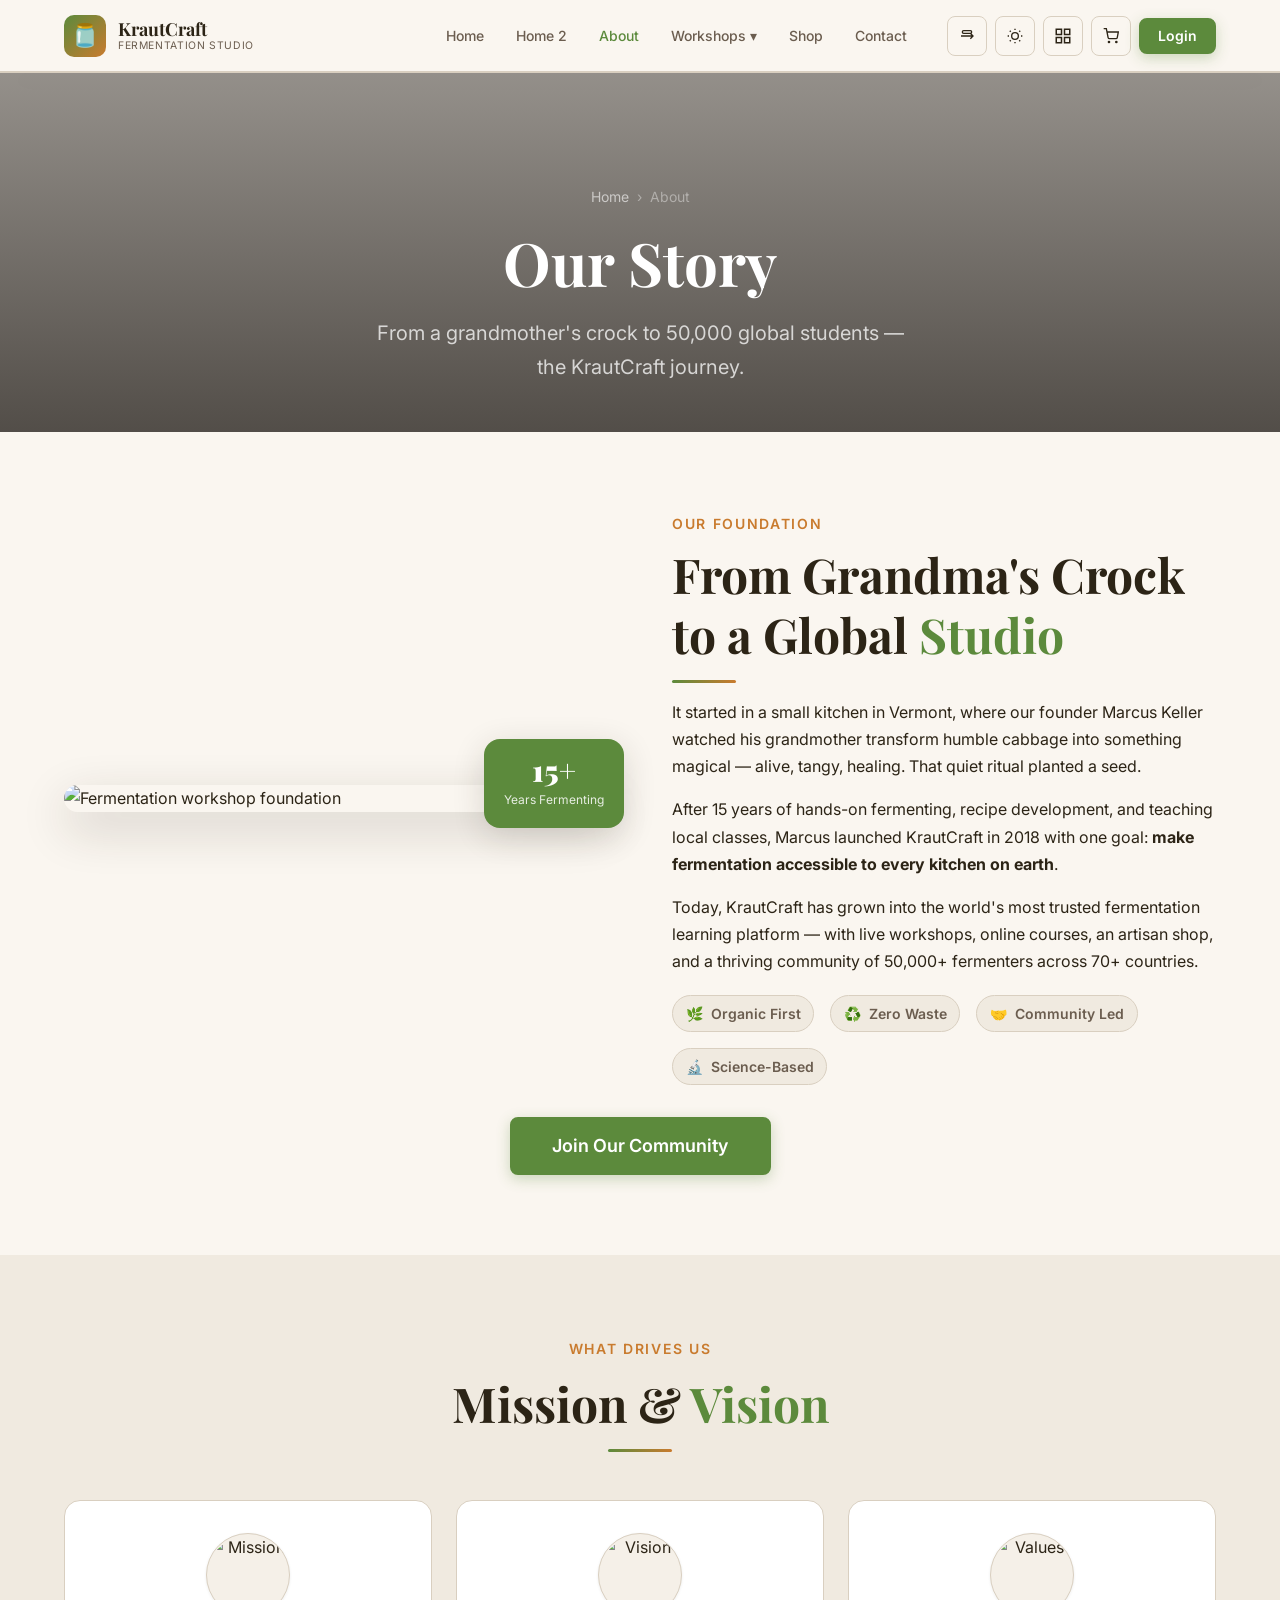
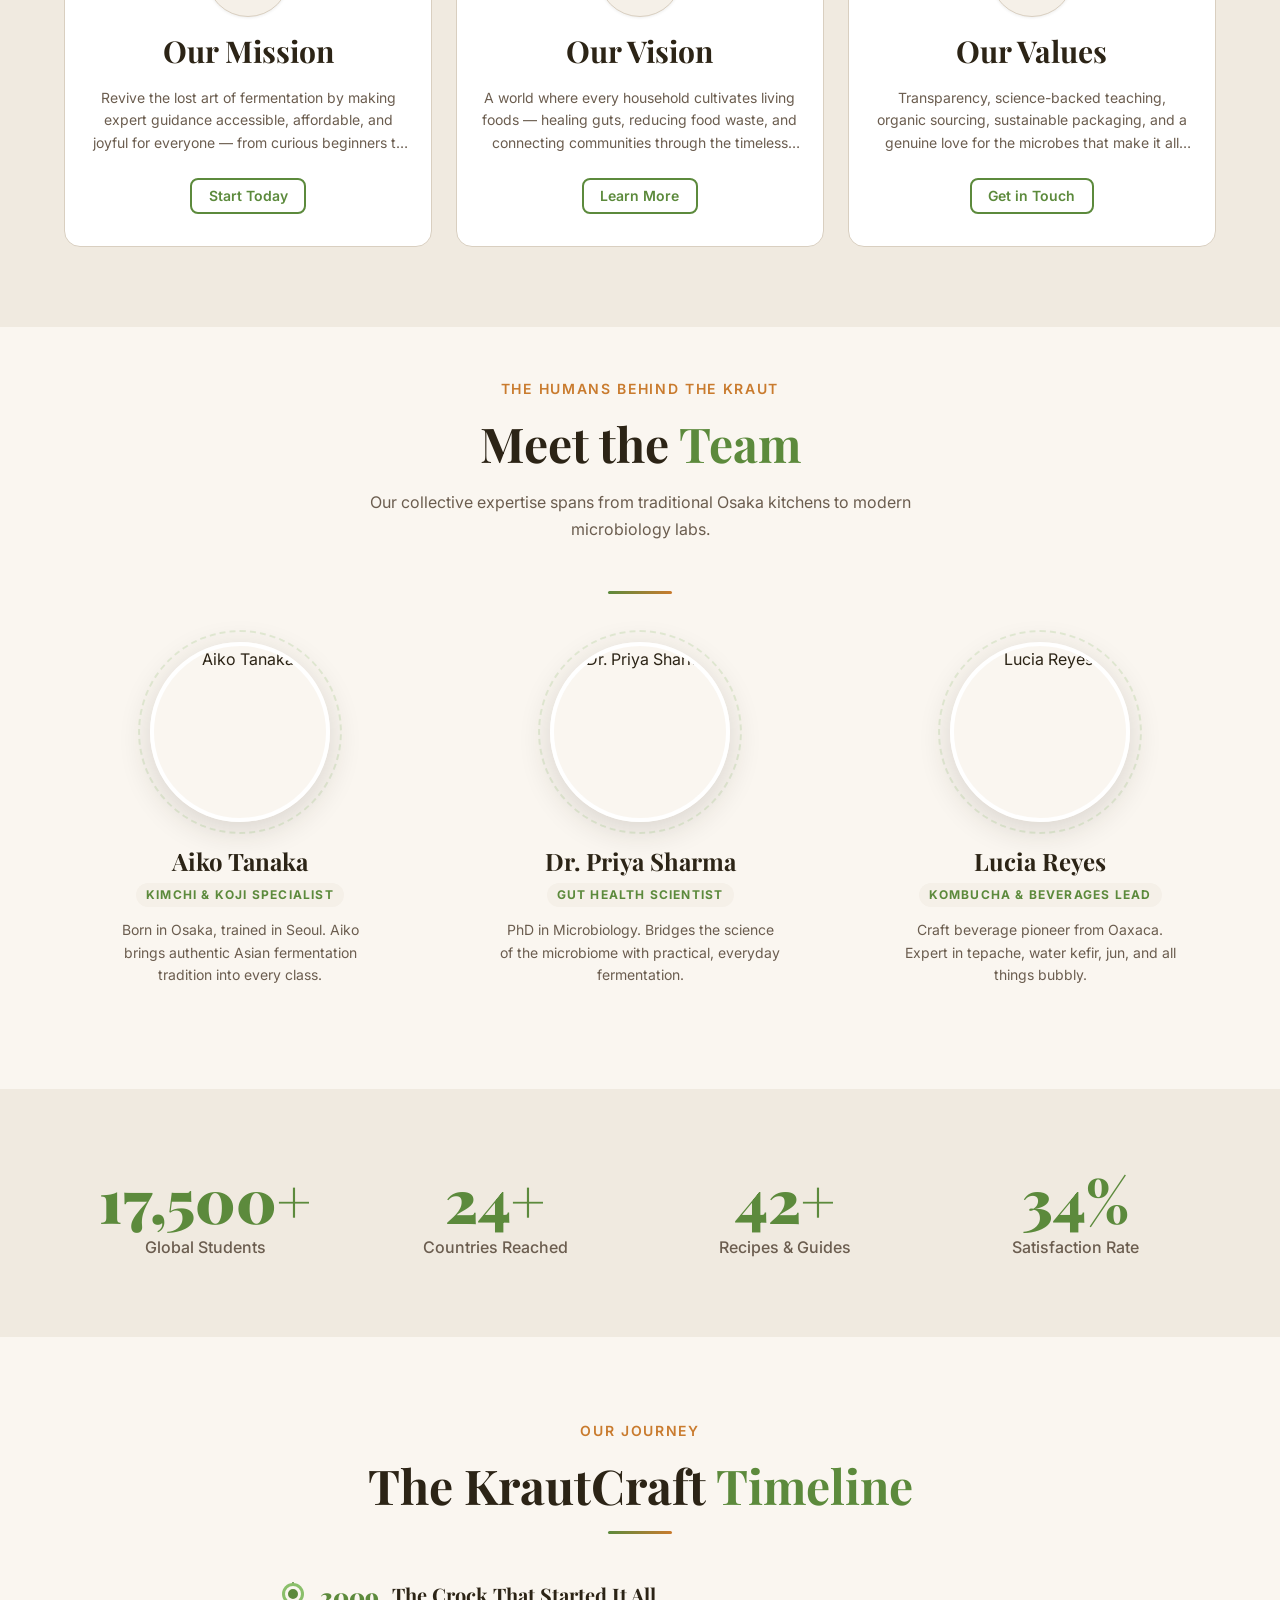
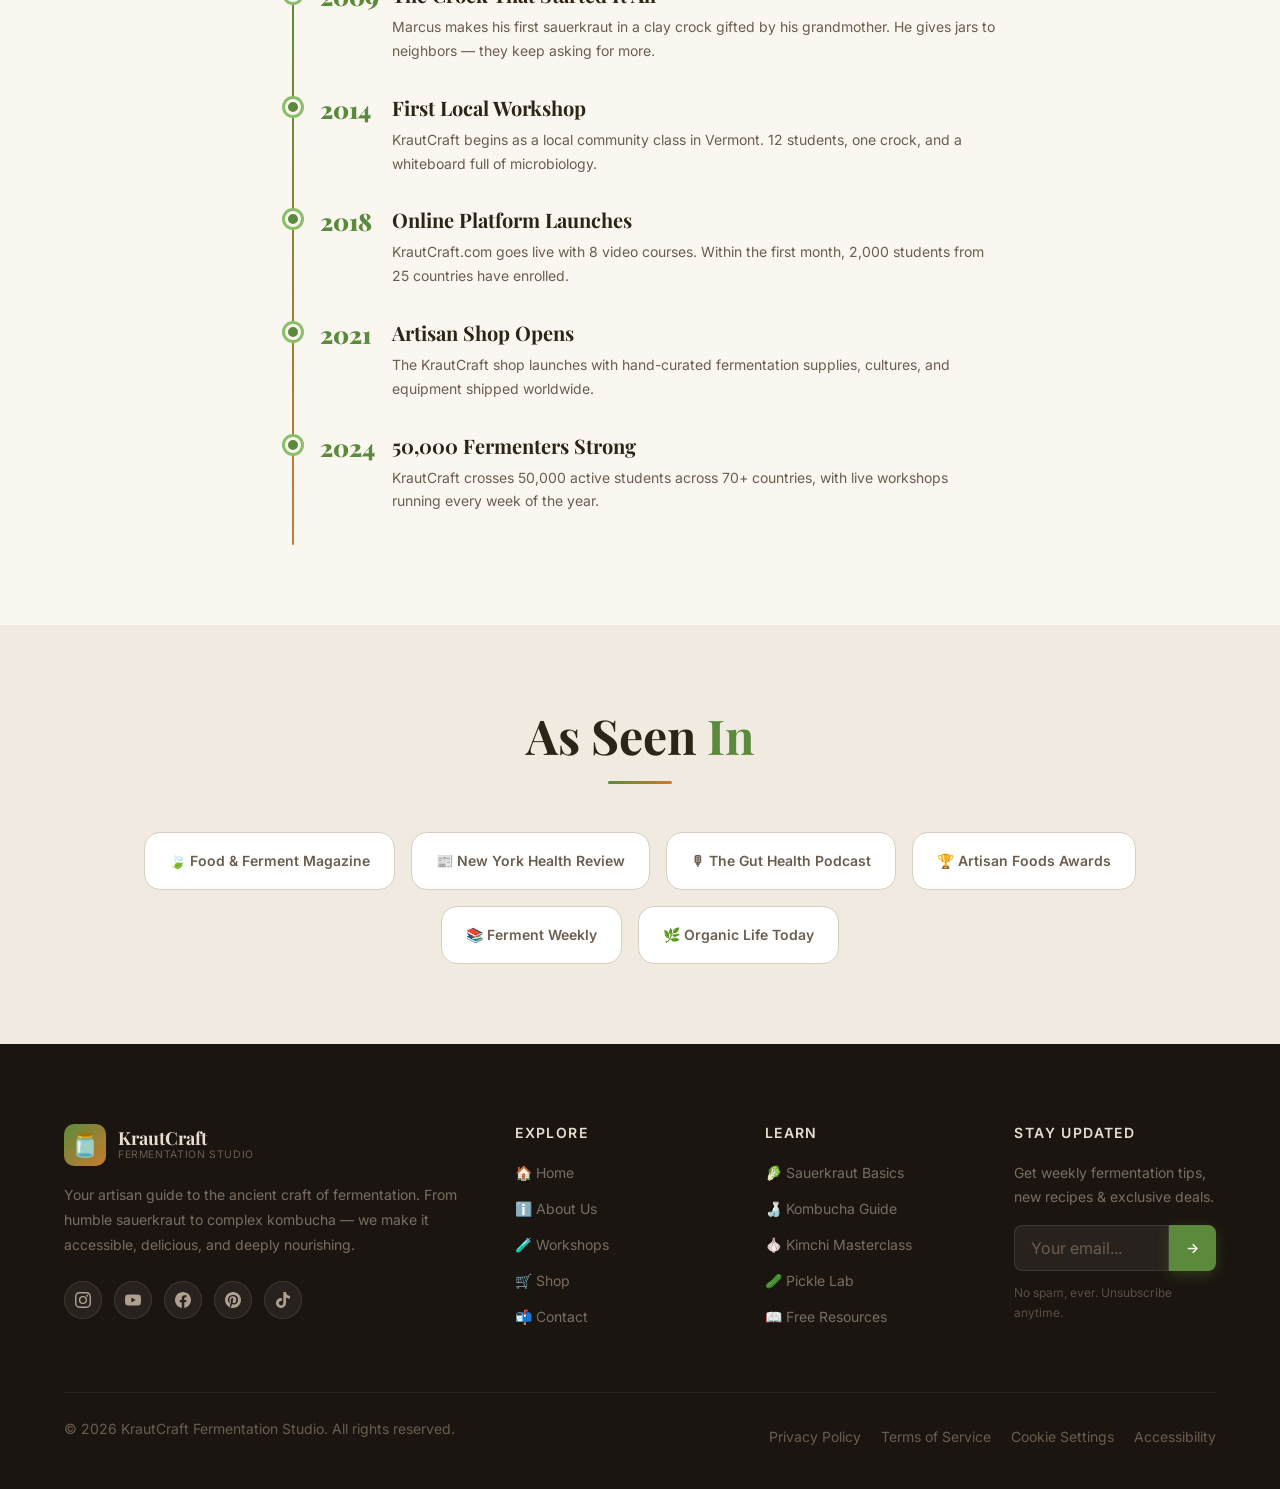
==== commit 6f07d516: "WQDADSDC" ====
--- a/about.html
+++ b/about.html
@@ -44,7 +44,7 @@
           <a href="index.html" class="nav-link" data-page="home">Home</a>
         </div>
         <div class="nav-item">
-          <a href="index2.html" class="nav-link" data-page="home2">home2</a>
+          <a href="index2.html" class="nav-link" data-page="home2">Home 2</a>
         </div>
         <div class="nav-item">
           <a href="about.html" class="nav-link" data-page="about">About</a>
@@ -133,9 +133,14 @@
   <div class="mobile-nav" id="mobile-nav" role="navigation" aria-label="Mobile navigation">
     <div class="mobile-nav-inner">
       <a href="index.html" class="mobile-nav-link" data-page="home">🏠 Home</a>
-      <a href="index2.html" class="mobile-nav-link" data-page="home2">📖 Our Story</a>
+      <a href="index2.html" class="mobile-nav-link" data-page="home2">🏠 Home 2</a>
       <a href="about.html" class="mobile-nav-link" data-page="about">ℹ️ About Us</a>
       <a href="workshops.html" class="mobile-nav-link" data-page="workshops">🧪 Workshops</a>
+      <div class="mobile-nav-sub">
+        <a href="workshops.html#beginner">Beginner Series</a>
+        <a href="workshops.html#advanced">Advanced Ferments</a>
+        <a href="workshops.html#kraut">Kraut Masterclass</a>
+      </div>
       <a href="shop.html" class="mobile-nav-link" data-page="shop">🛒 Shop</a>
       <a href="contact.html" class="mobile-nav-link" data-page="contact">📬 Contact</a>
 
@@ -237,7 +242,7 @@
         </div>
         <div class="feature-card" data-reveal class="reveal-d2">
           <div class="feature-icon">
-            <img src="https://images.unsplash.com/photo-1547920202-0e5a6f9f3150?w=200&h=200&fit=crop" alt="Values">
+            <img src="https://encrypted-tbn0.gstatic.com/images?q=tbn:ANd9GcRX_ELiGAydvt3seQ7iLc9-XBYQwHZpbNCfEQ&s" alt="Values">
  
 
 
--- a/css/components.css
+++ b/css/components.css
@@ -191,9 +191,9 @@
   padding: var(--sp-6);
   display: flex;
   flex-direction: column;
-  gap: var(--sp-4); /* Increased gap */
+  gap: var(--sp-3); 
   flex: 1;
-  align-items: center;
+  align-items: stretch;
   text-align: center;
 }
 
@@ -204,14 +204,24 @@
   color: var(--clr-text);
   text-align: center;
   margin: 0;
+  display: -webkit-box;
+  -webkit-line-clamp: 2;
+  -webkit-box-orient: vertical;
+  overflow: hidden;
+  min-height: 2.4em; /* Ensure 2 lines height even if 1 line */
 }
 
 .card-text {
   color: var(--clr-text-muted);
   font-size: var(--fs-sm);
   text-align: center;
-  flex: 1;
+  flex-grow: 1; /* Allow to grow but not greedily */
   line-height: 1.6;
+  display: -webkit-box;
+  -webkit-line-clamp: 3;
+  -webkit-box-orient: vertical;
+  overflow: hidden;
+  margin-bottom: var(--sp-2);
 }
 
 .card-meta {
@@ -435,17 +445,14 @@
   }
 }
 
-/* Equal-height card grids */
+/* Equal-height card grids (Now using Grid for better row alignment) */
 .card-grid {
-  display: flex; /* Changed to flex for centering last row */
-  flex-wrap: wrap;
-  justify-content: center;
+  display: grid;
+  grid-template-columns: repeat(auto-fill, minmax(300px, 1fr));
   gap: var(--sp-8);
   align-items: stretch;
 }
 .card-grid > * { 
-  flex: 1 1 320px; /* Allow growing to fill row */
-  max-width: 400px; /* Prevent excessive stretching */
   display: flex;
 }
 .card-grid .card { width: 100%; height: 100%; }
@@ -619,12 +626,12 @@
   font-family: var(--font-heading);
   font-weight: var(--fw-black);
   color: var(--clr-primary-dark);
-  font-size: var(--fs-2xl); /* Larger price */
+  font-size: var(--fs-2xl);
   display: flex;
   align-items: baseline;
   justify-content: center;
   gap: 2px;
-  margin-top: var(--sp-1);
+  margin-bottom: var(--sp-2);
 }
 .price-currency { font-size: 0.6em; margin-right: 1px; color: var(--clr-primary); }
 .price-old {
@@ -643,7 +650,8 @@
   gap: var(--sp-2);
   font-size: var(--fs-xs);
   color: var(--clr-text-muted);
-  margin-bottom: var(--sp-1);
+  margin-top: auto; /* Push the whole footer section to the bottom */
+  padding-top: var(--sp-4);
   min-height: 20px; /* Ensure consistent height */
 }
 .stars { color: #f59e0b; letter-spacing: 1px; }
--- a/css/layout.css
+++ b/css/layout.css
@@ -211,6 +211,27 @@
   background: var(--clr-bg-alt);
   color: var(--clr-primary);
 }
+.mobile-nav-sub {
+  padding-left: var(--sp-10);
+  display: flex;
+  flex-direction: column;
+  gap: var(--sp-1);
+  margin-top: calc(var(--sp-2) * -1);
+  margin-bottom: var(--sp-2);
+}
+.mobile-nav-sub a {
+  padding: var(--sp-2) var(--sp-4);
+  font-size: var(--fs-sm);
+  color: var(--clr-text-muted);
+  text-decoration: none;
+  border-radius: var(--radius-md);
+  transition: all var(--trans-fast);
+}
+.mobile-nav-sub a:hover {
+  background: var(--clr-bg-alt);
+  color: var(--clr-primary);
+  padding-left: var(--sp-6);
+}
 .mobile-nav-divider { height: 1px; background: var(--clr-border); margin-block: var(--sp-2); }
 
 /* Tablet View (769px to 1024px) */
--- a/css/pages.css
+++ b/css/pages.css
@@ -105,12 +105,109 @@
   border-radius: var(--radius-full);
 }
 
+/* Toolkit Section - Image First Layout */
+.toolkit-section {
+  max-width: 800px;
+  margin: 0 auto;
+  text-align: center;
+}
+
+.toolkit-image {
+  margin-bottom: var(--sp-8);
+}
+
+.toolkit-img {
+  width: 100%;
+  height: auto;
+  border-radius: var(--radius-lg);
+  box-shadow: 0 8px 32px rgba(0,0,0,0.1);
+}
+
+.toolkit-content {
+  text-align: center;
+}
+
+.toolkit-content .section-label {
+  display: inline-block;
+  margin-bottom: var(--sp-3);
+}
+
+.toolkit-content .section-title {
+  margin-bottom: var(--sp-4);
+}
+
+.toolkit-content .divider {
+  margin: var(--sp-4) auto;
+}
+
+.toolkit-content p {
+  max-width: 600px;
+  margin: 0 auto var(--sp-6);
+  line-height: 1.7;
+}
+
+.toolkit-features {
+  display: grid;
+  grid-template-columns: repeat(auto-fit, minmax(200px, 1fr));
+  gap: var(--sp-3);
+  margin-top: var(--sp-6);
+  text-align: left;
+}
+
+.toolkit-feature {
+  display: flex;
+  align-items: center;
+  gap: var(--sp-2);
+  font-size: var(--fs-sm);
+  font-weight: var(--fw-semi);
+  color: var(--clr-text-muted);
+  background: var(--clr-bg-alt);
+  border: 1px solid var(--clr-border);
+  padding: 0.6em 1em;
+  border-radius: var(--radius-full);
+  transition: all var(--trans-fast);
+}
+
+.toolkit-feature:hover {
+  background: var(--clr-surface);
+  border-color: var(--clr-primary);
+  color: var(--clr-text);
+  transform: translateY(-2px);
+  box-shadow: 0 4px 12px rgba(0,0,0,0.1);
+}
+
+.toolkit-feature span {
+  font-size: var(--fs-base);
+  line-height: 1;
+}
+
+/* Mobile Responsive for Toolkit */
+@media (max-width: 640px) {
+  .toolkit-section {
+    margin: 0;
+  }
+  
+  .toolkit-image {
+    margin-bottom: var(--sp-6);
+  }
+  
+  .toolkit-features {
+    grid-template-columns: 1fr;
+    gap: var(--sp-2);
+  }
+  
+  .toolkit-feature {
+    padding: 0.5em 0.8em;
+  }
+}
+
 /* About Stats */
 .about-stats-grid {
   display: grid;
   grid-template-columns: repeat(4, 1fr);
-  gap: var(--sp-8);
+  gap: var(--sp-6);
   text-align: center;
+  padding: 0 var(--sp-2);
 }
 .about-stat-num {
   font-family: var(--font-heading);
@@ -120,7 +217,14 @@
   line-height: 1;
   margin-bottom: var(--sp-2);
 }
-.about-stat-label { font-size: var(--fs-base); color: var(--clr-text-muted); font-weight: var(--fw-medium); }
+.about-stat-label { 
+  font-size: var(--fs-base); 
+  color: var(--clr-text-muted); 
+  font-weight: var(--fw-medium);
+  line-height: 1.3;
+  word-wrap: break-word;
+  hyphens: auto;
+}
 
 /* Timeline */
 .timeline {
@@ -479,7 +583,18 @@
 }
 @media (max-width: 640px) {
   .page-hero        { min-height: 280px; }
-  .about-stats-grid { grid-template-columns: 1fr 1fr; }
+  .about-stats-grid { 
+    grid-template-columns: 1fr; 
+    gap: var(--sp-4);
+    padding: 0 var(--sp-4);
+  }
+  .about-stat-num {
+    font-size: var(--fs-3xl);
+  }
+  .about-stat-label {
+    font-size: var(--fs-sm);
+    line-height: 1.4;
+  }
   .story-hero-text  { padding: var(--sp-8) var(--sp-5); }
 }
 
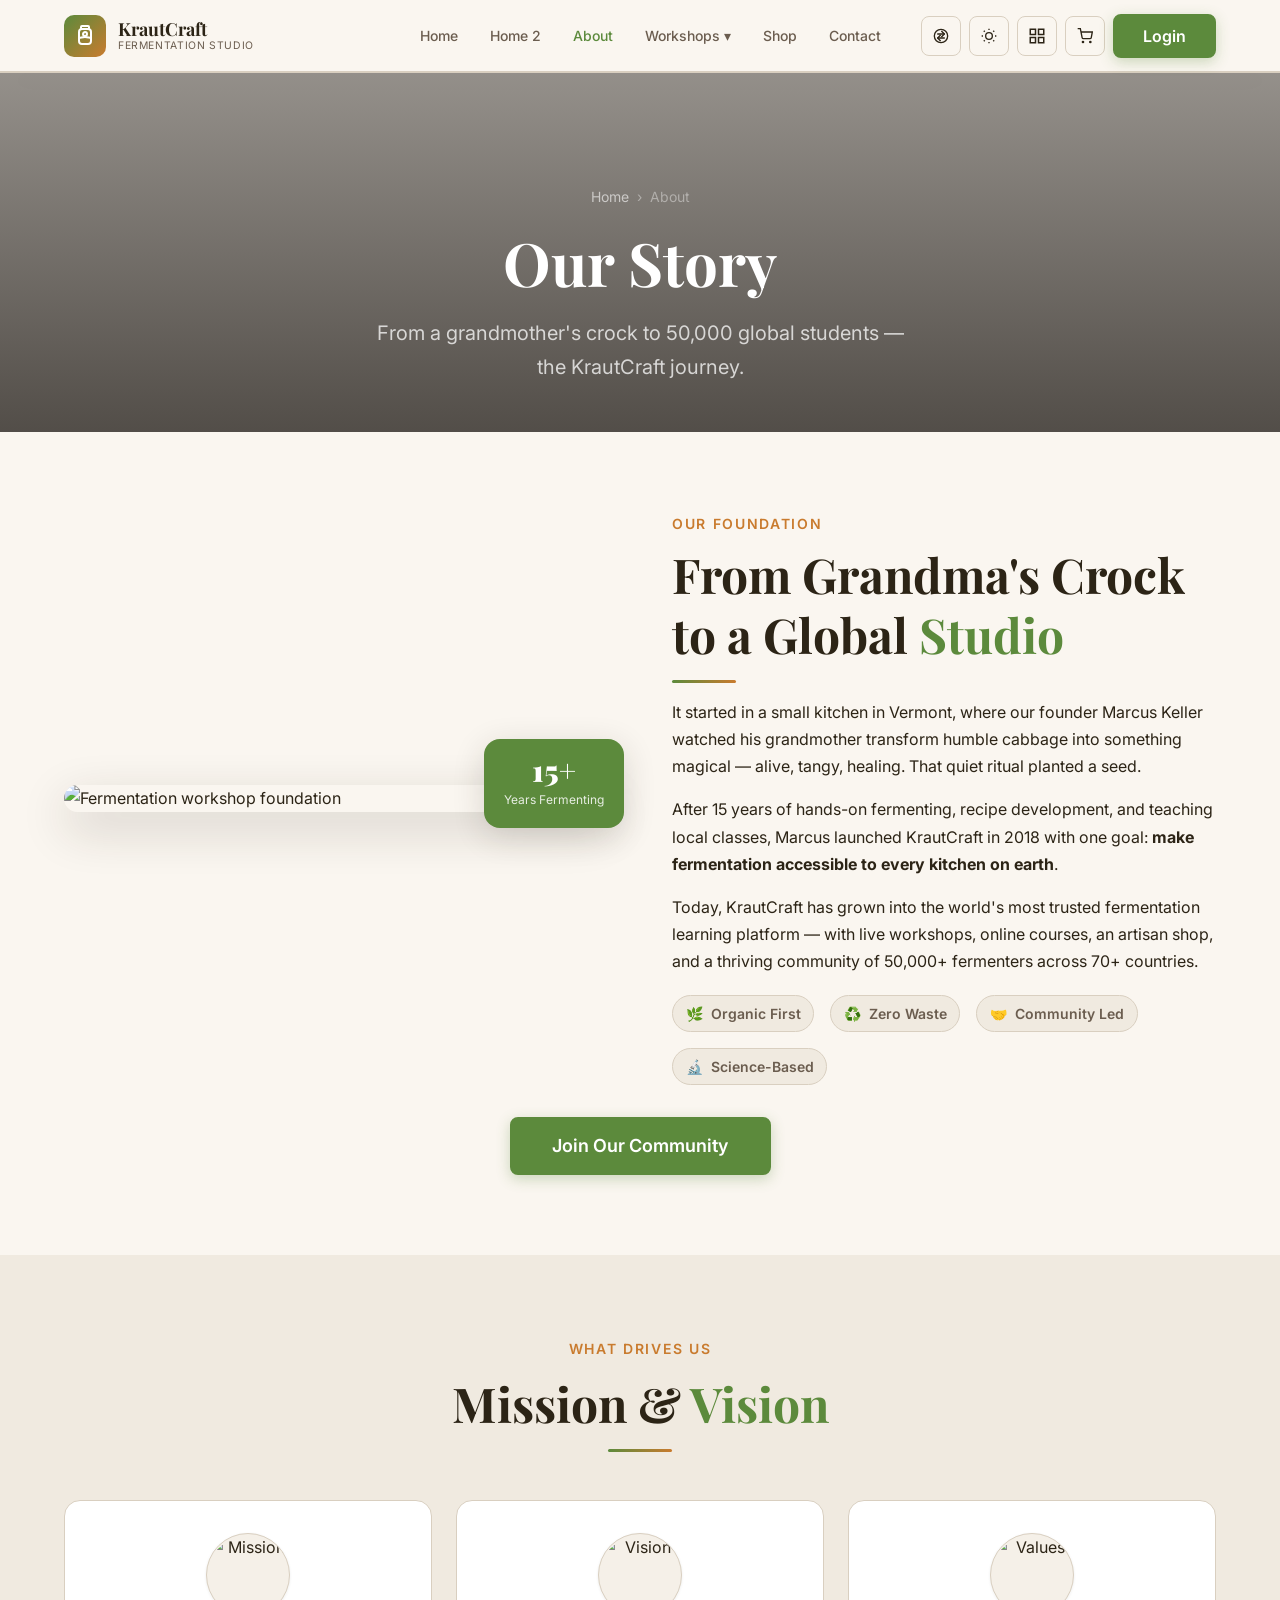
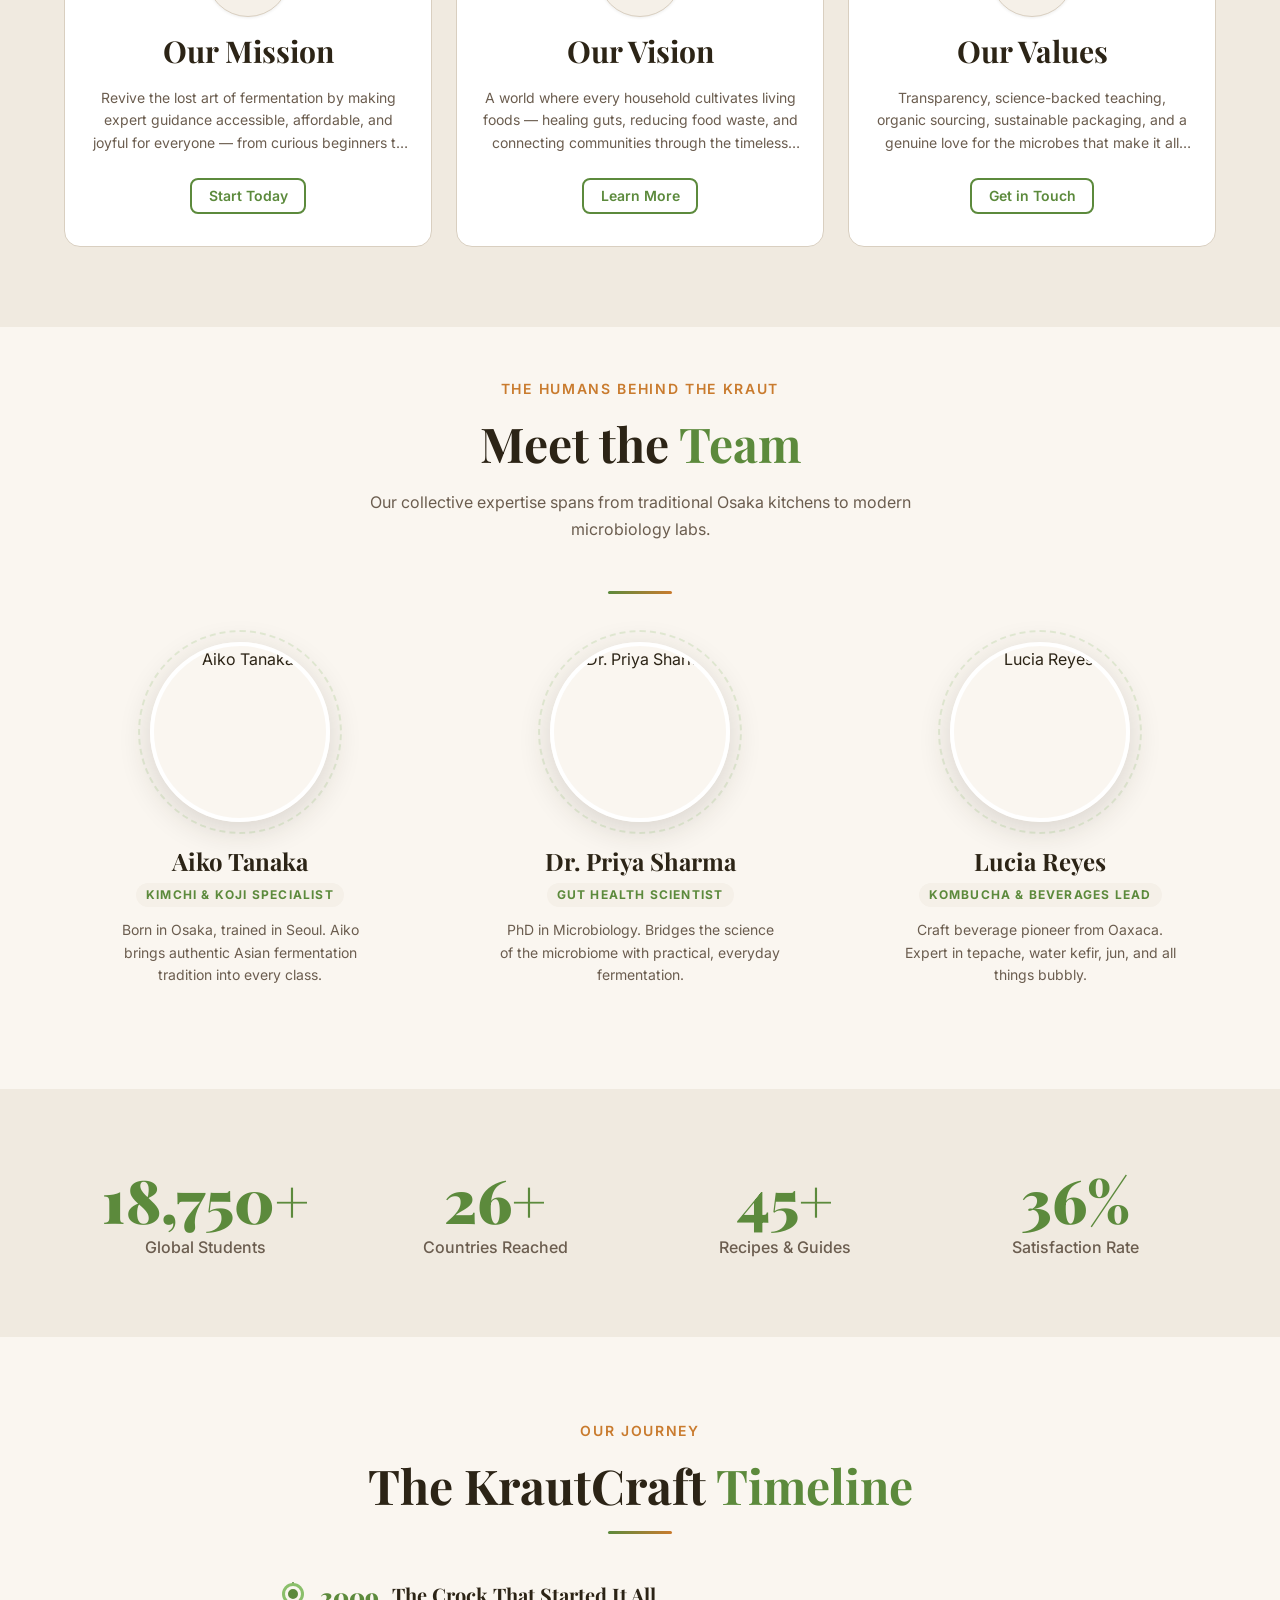
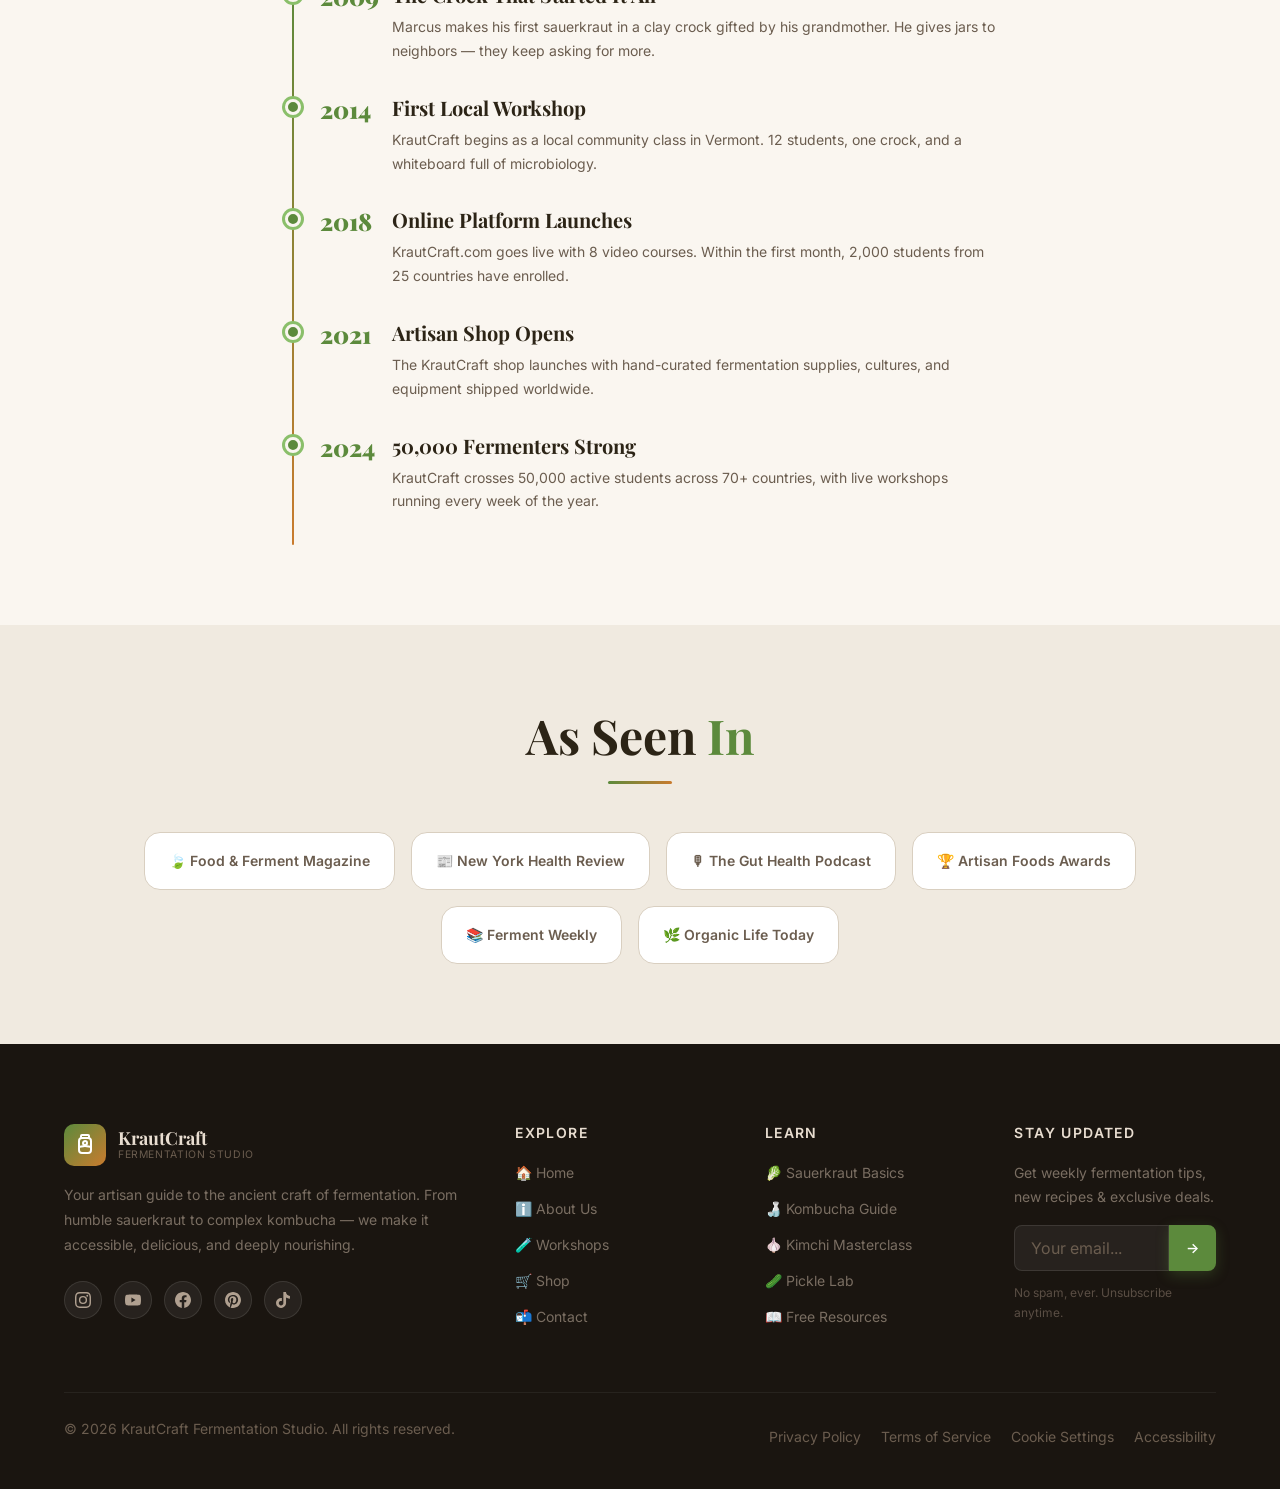
==== commit af328751: "fgn" ====
--- a/about.html
+++ b/about.html
@@ -8,7 +8,7 @@
   <meta name="description"
     content="Discover the KrautCraft story — a passion for ancient fermentation wisdom, a love of community, and a mission to revive living foods for modern kitchens.">
   <link rel="icon"
-    href="data:image/svg+xml,<svg xmlns='http://www.w3.org/2000/svg' viewBox='0 0 100 100'><text y='.9em' font-size='90'>🫙</text></svg>">
+    href="data:image/svg+xml,<svg xmlns='http://www.w3.org/2000/svg' viewBox='0 0 24 24' fill='none' stroke='%23ca8a04' stroke-width='2' stroke-linecap='round' stroke-linejoin='round'><rect x='6' y='5' width='12' height='15' rx='3' /><rect x='8' y='2' width='8' height='3' rx='1' /><path d='M6 14c2 0 3-1 6-1s4 1 6 1' /><path d='M12 8c1.5 0 2 1 2 2s-1 2-2 2-2-1-2-2 1.5-2 2-2z' /></svg>">
   <link rel="stylesheet" href="css/variables.css">
   <link rel="stylesheet" href="css/base.css">
   <link rel="stylesheet" href="css/components.css">
@@ -31,7 +31,14 @@
 
       <!-- Logo -->
       <a href="index.html" class="site-logo" aria-label="Fermentation Workshop Home">
-        <div class="logo-mark" aria-hidden="true">🫙</div>
+        <div class="logo-mark" aria-hidden="true">
+          <svg width="24" height="24" viewBox="0 0 24 24" fill="none" stroke="currentColor" stroke-width="2" stroke-linecap="round" stroke-linejoin="round">
+            <rect x="6" y="5" width="12" height="15" rx="3" />
+            <rect x="8" y="2" width="8" height="3" rx="1" />
+            <path d="M6 14c2 0 3-1 6-1s4 1 6 1" />
+            <path d="M12 8c1.5 0 2 1 2 2s-1 2-2 2-2-1-2-2 1.5-2 2-2z" />
+          </svg>
+        </div>
         <div class="logo-text">
           <span class="logo-name">KrautCraft</span>
           <span class="logo-tagline">Fermentation Studio</span>
@@ -71,8 +78,12 @@
 
         <!-- RTL Toggle -->
         <button class="toggle-btn" id="rtl-toggle" aria-label="Toggle RTL layout">
-          <svg width="16" height="16" viewBox="0 0 24 24" fill="none" stroke="currentColor" stroke-width="2">
-            <path d="M17 8l4 4-4 4M3 12h18M7 4h10a2 2 0 010 4H7a2 2 0 010-4z" />
+          <svg width="16" height="16" viewBox="0 0 24 24" fill="none" stroke="currentColor" stroke-width="2" stroke-linecap="round" stroke-linejoin="round">
+            <circle cx="12" cy="12" r="10" />
+            <line x1="7" y1="9" x2="17" y2="9" />
+            <polyline points="13 5 17 9 13 13" />
+            <line x1="17" y1="15" x2="7" y2="15" />
+            <polyline points="11 11 7 15 11 19" />
           </svg>
         </button>
 
@@ -97,7 +108,7 @@
         </button>
 
         <!-- Dashboard Icon -->
-        <a href="dashboard-admin.html" class="toggle-btn" aria-label="Dashboard">
+        <a href="dashboard-admin.html" class="toggle-btn" aria-label="Dashboard" title="Dashboard">
           <svg width="18" height="18" viewBox="0 0 24 24" fill="none" stroke="currentColor" stroke-width="2">
             <rect x="3" y="3" width="7" height="7"></rect>
             <rect x="14" y="3" width="7" height="7"></rect>
@@ -119,7 +130,7 @@
 
 
         <!-- Login CTA -->
-        <a href="login.html" class="btn btn-primary btn-sm hide-mobile">Login</a>
+        <a href="login.html" class="btn btn-primary hide-mobile" style="height: 40px; display: inline-flex; align-items: center; justify-content: center; padding-top: 0; padding-bottom: 0;">Login</a>
 
         <!-- Hamburger -->
         <button class="hamburger" id="hamburger" aria-label="Open menu" aria-expanded="false">
@@ -440,7 +451,14 @@
         <!-- Brand Column -->
         <div class="footer-col footer-brand">
           <a href="index.html" class="site-logo" style="text-decoration:none;">
-            <div class="logo-mark" aria-hidden="true">🫙</div>
+            <div class="logo-mark" aria-hidden="true">
+          <svg width="24" height="24" viewBox="0 0 24 24" fill="none" stroke="currentColor" stroke-width="2" stroke-linecap="round" stroke-linejoin="round">
+            <rect x="6" y="5" width="12" height="15" rx="3" />
+            <rect x="8" y="2" width="8" height="3" rx="1" />
+            <path d="M6 14c2 0 3-1 6-1s4 1 6 1" />
+            <path d="M12 8c1.5 0 2 1 2 2s-1 2-2 2-2-1-2-2 1.5-2 2-2z" />
+          </svg>
+        </div>
             <div class="logo-text">
               <span class="logo-name" style="color:#E8DDD0;">KrautCraft</span>
               <span class="logo-tagline">Fermentation Studio</span>
--- a/css/variables.css
+++ b/css/variables.css
@@ -93,18 +93,18 @@
 
 /* ─── Dark Mode ─── */
 [data-theme="dark"] {
-  --clr-bg:           #1A1510;
-  --clr-bg-alt:       #231D14;
-  --clr-surface:      #2C2416;
-  --clr-surface-alt:  #352C1E;
-  --clr-border:       #4A3E2E;
+  --clr-bg:           #000000;   /* pure black background */
+  --clr-bg-alt:       #121212;   /* dark grey alternate section */
+  --clr-surface:      #1A1A1A;   /* card background */
+  --clr-surface-alt:  #262626;
+  --clr-border:       #333333;
   --clr-text:         #F0EAE0;
-  --clr-text-muted:   #B0A090;
-  --clr-text-light:   #7A6E62;
-  --clr-overlay:      rgba(0,0,0,0.55);
-  --shadow-card:      0 2px 12px rgba(0,0,0,0.35);
-  --shadow-md:        0 4px 16px rgba(0,0,0,0.40);
-  --shadow-lg:        0 8px 32px rgba(0,0,0,0.50);
+  --clr-text-muted:   #A0A0A0;
+  --clr-text-light:   #666666;
+  --clr-overlay:      rgba(0,0,0,0.65);
+  --shadow-card:      0 2px 12px rgba(0,0,0,0.50);
+  --shadow-md:        0 4px 16px rgba(0,0,0,0.55);
+  --shadow-lg:        0 8px 32px rgba(0,0,0,0.65);
 }
 
 /* ─── RTL Support ─── */
--- a/css/components.css
+++ b/css/components.css
@@ -424,25 +424,21 @@
    GRID LAYOUTS
    ============================================================ */
 .grid-2, .grid-3, .grid-4 { 
-  display: flex; 
-  flex-wrap: wrap; 
-  justify-content: center; 
-  align-items: stretch; /* Ensure equal height */
-  gap: var(--sp-6); 
-}
-.grid-2 > * { width: calc(50% - var(--sp-3)); }
-.grid-3 > * { width: calc(33.333% - var(--sp-4)); }
-.grid-4 > * { width: calc(25% - var(--sp-4)); }
+  display: grid;
+  gap: var(--sp-6);
+  justify-content: center;
+}
+
+.grid-2 { grid-template-columns: repeat(2, 1fr); }
+.grid-3 { grid-template-columns: repeat(3, 1fr); }
+.grid-4 { grid-template-columns: repeat(4, 1fr); }
 
 @media (max-width: 1024px) {
-  .grid-2 > *, .grid-3 > *, .grid-4 > * { 
-    width: calc(50% - var(--sp-4)); 
-  }
-}
+  .grid-3, .grid-4 { grid-template-columns: repeat(2, 1fr); }
+}
+
 @media (max-width: 640px) {
-  .grid-2 > *, .grid-3 > *, .grid-4 > * { 
-    width: 100%; 
-  }
+  .grid-2, .grid-3, .grid-4 { grid-template-columns: 1fr; }
 }
 
 /* Equal-height card grids (Now using Grid for better row alignment) */
--- a/css/pages.css
+++ b/css/pages.css
@@ -113,7 +113,7 @@
 }
 
 .toolkit-image {
-  margin-bottom: var(--sp-8);
+  margin-top: var(--sp-8);
 }
 
 .toolkit-img {
@@ -188,7 +188,7 @@
   }
   
   .toolkit-image {
-    margin-bottom: var(--sp-6);
+    margin-top: var(--sp-6);
   }
   
   .toolkit-features {
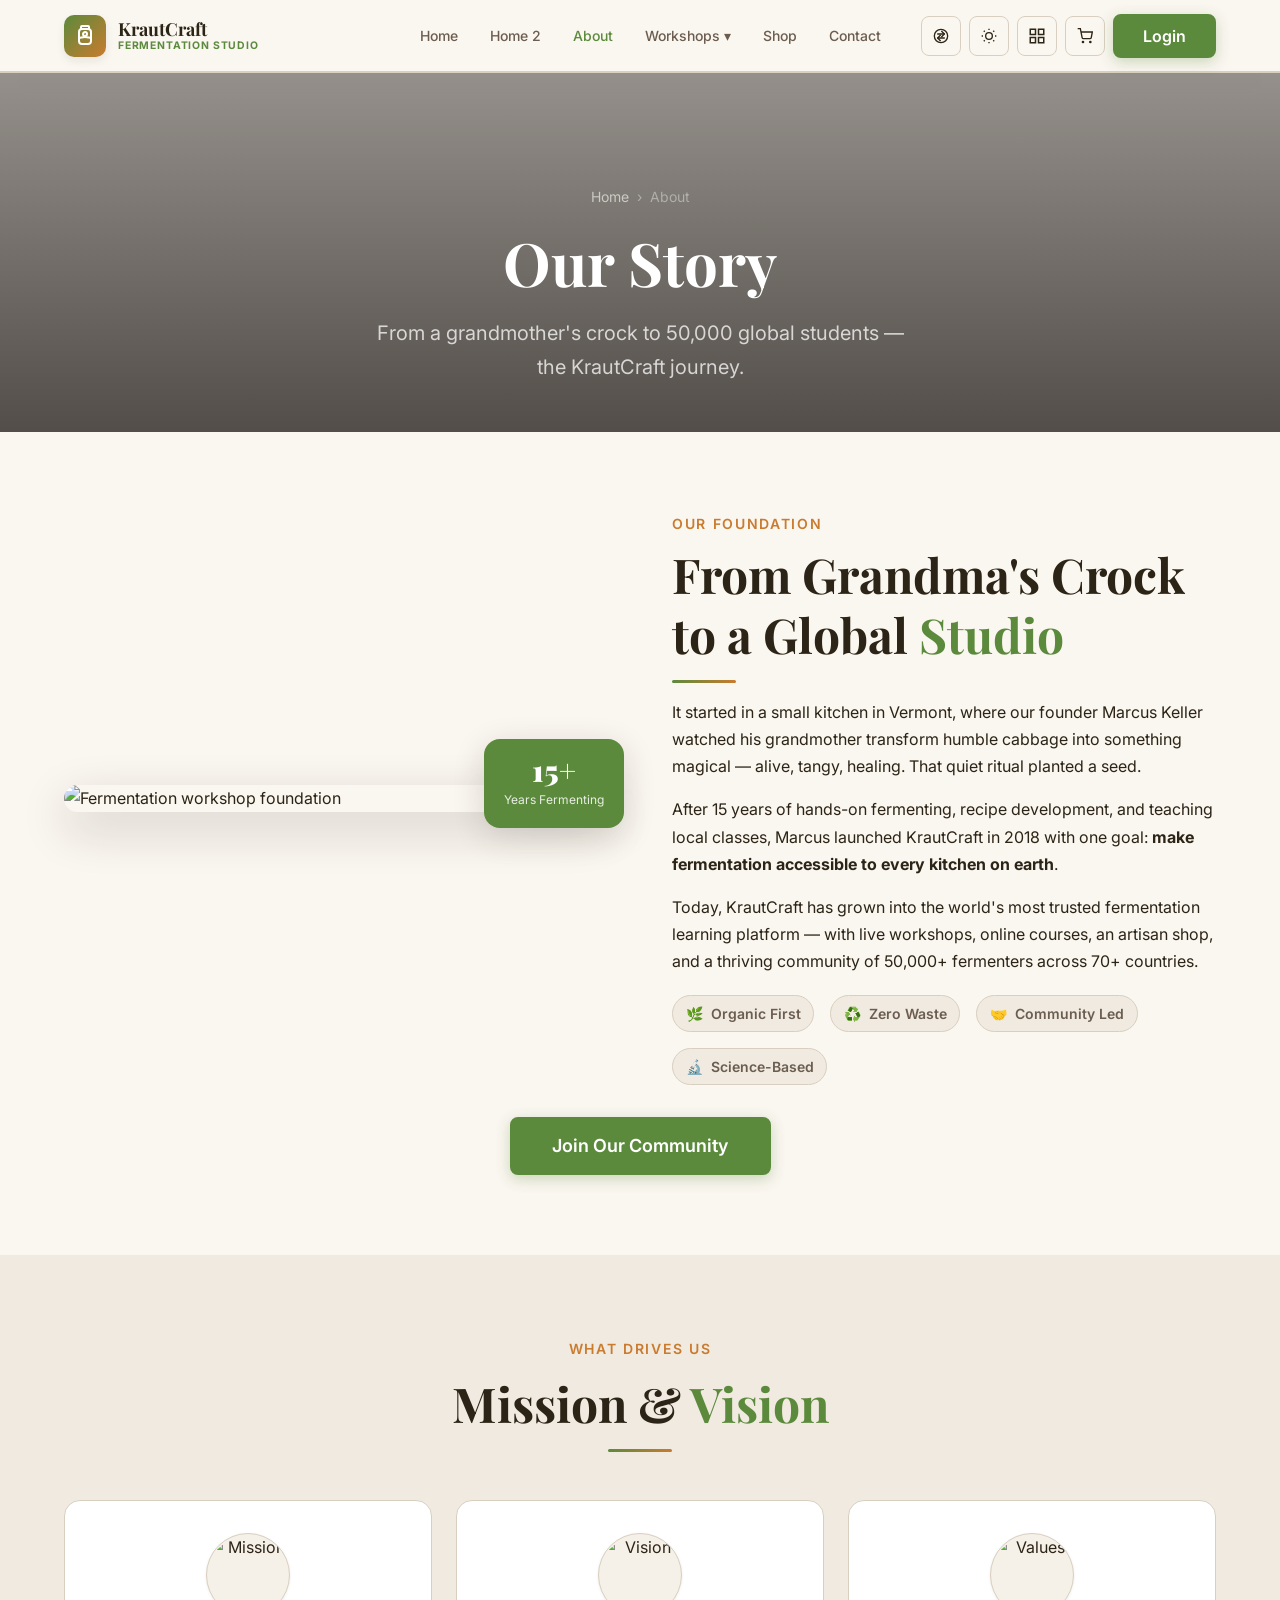
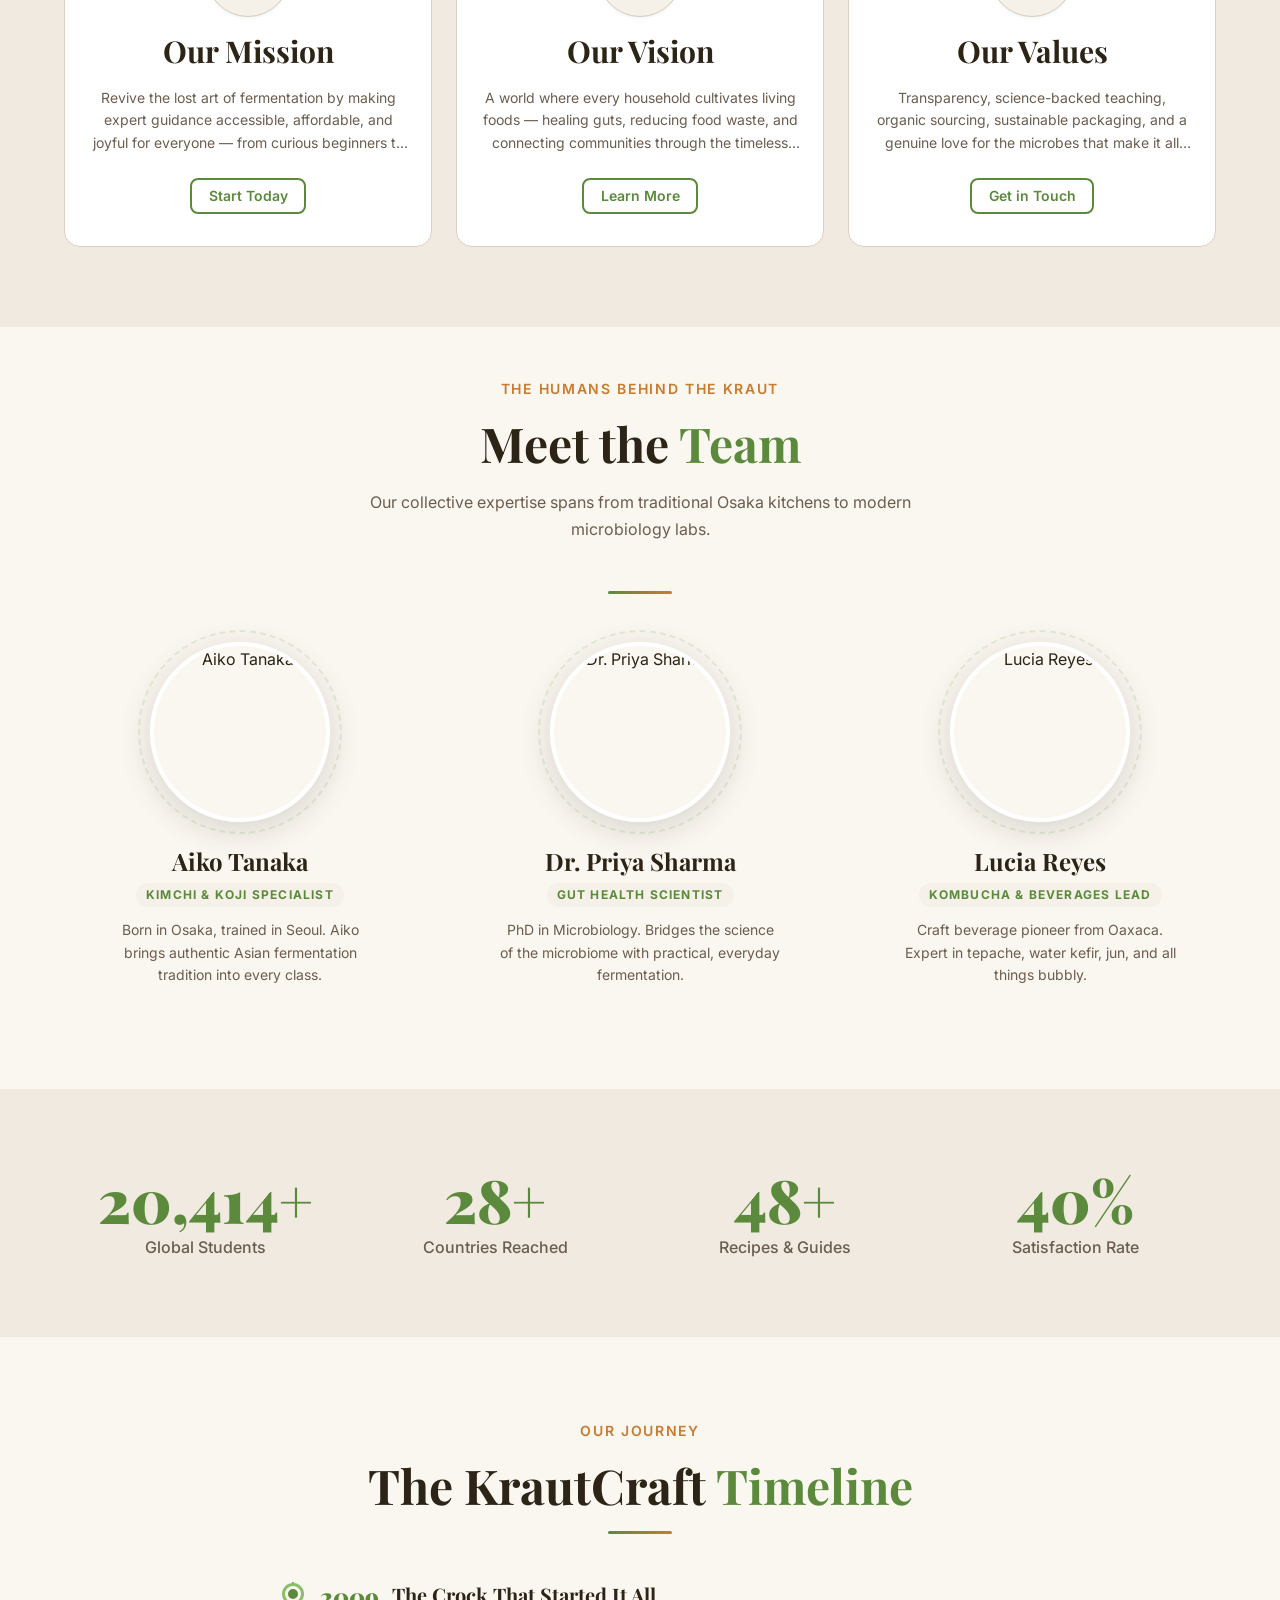
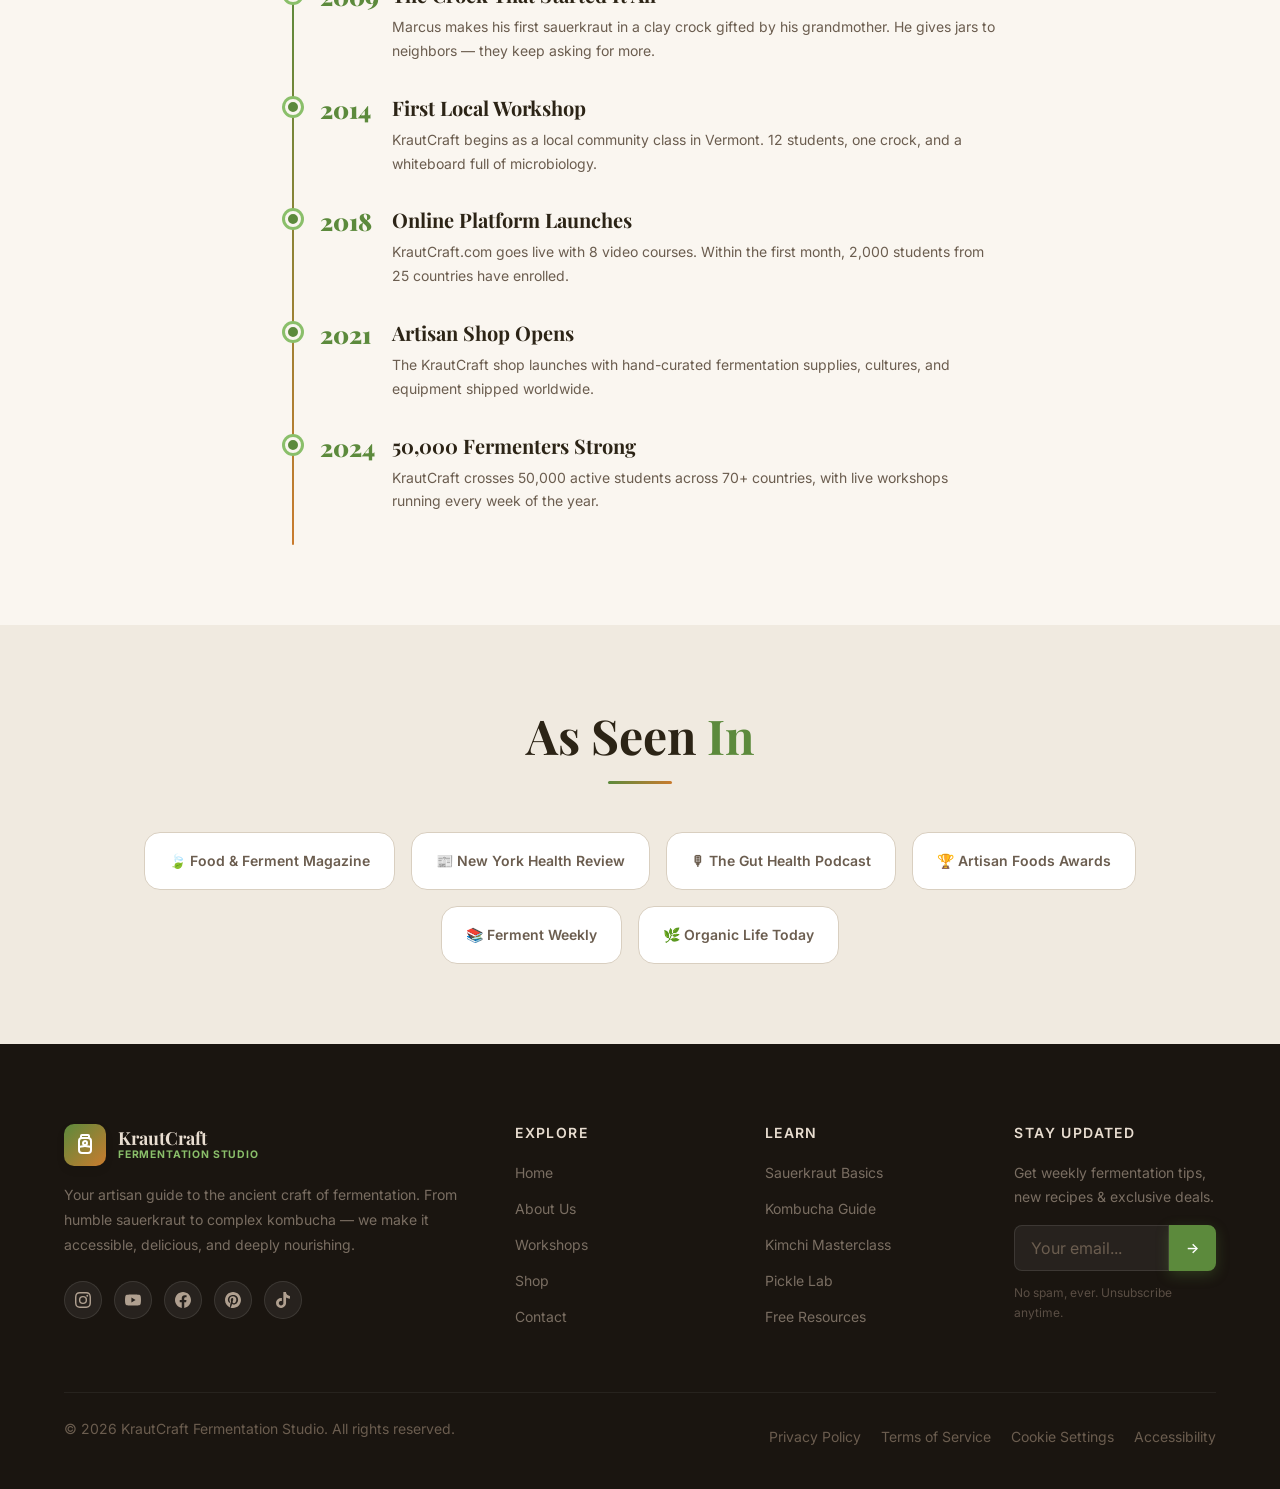
==== commit c3f090a9: "cddc" ====
--- a/about.html
+++ b/about.html
@@ -143,29 +143,58 @@
   <!-- Mobile Navigation Drawer -->
   <div class="mobile-nav" id="mobile-nav" role="navigation" aria-label="Mobile navigation">
     <div class="mobile-nav-inner">
-      <a href="index.html" class="mobile-nav-link" data-page="home">🏠 Home</a>
-      <a href="index2.html" class="mobile-nav-link" data-page="home2">🏠 Home 2</a>
-      <a href="about.html" class="mobile-nav-link" data-page="about">ℹ️ About Us</a>
-      <a href="workshops.html" class="mobile-nav-link" data-page="workshops">🧪 Workshops</a>
+      <a href="index.html" class="mobile-nav-link" data-page="home">
+        <svg width="18" height="18" viewBox="0 0 24 24" fill="none" stroke="currentColor" stroke-width="2" stroke-linecap="round" stroke-linejoin="round"><path d="m3 9 9-7 9 7v11a2 2 0 0 1-2 2H5a2 2 0 0 1-2-2z" /><polyline points="9 22 9 12 15 12 15 22" /></svg>
+        Home
+      </a>
+      <a href="index2.html" class="mobile-nav-link" data-page="home2">
+        <svg width="18" height="18" viewBox="0 0 24 24" fill="none" stroke="currentColor" stroke-width="2" stroke-linecap="round" stroke-linejoin="round"><path d="m3 9 9-7 9 7v11a2 2 0 0 1-2 2H5a2 2 0 0 1-2-2z" /><polyline points="9 22 9 12 15 12 15 22" /></svg>
+        Home 2
+      </a>
+      <a href="about.html" class="mobile-nav-link" data-page="about">
+        <svg width="18" height="18" viewBox="0 0 24 24" fill="none" stroke="currentColor" stroke-width="2" stroke-linecap="round" stroke-linejoin="round"><circle cx="12" cy="12" r="10"/><line x1="12" y1="16" x2="12" y2="12"/><line x1="12" y1="8" x2="12.01" y2="8"/></svg>
+        About Us
+      </a>
+      <a href="workshops.html" class="mobile-nav-link" data-page="workshops">
+        <svg width="18" height="18" viewBox="0 0 24 24" fill="none" stroke="currentColor" stroke-width="2" stroke-linecap="round" stroke-linejoin="round"><path d="M4.5 3h15" /><path d="M6 3v16a2 2 0 0 0 2 2h8a2 2 0 0 0 2-2V3" /><path d="M6 14h12" /></svg>
+        Workshops
+      </a>
       <div class="mobile-nav-sub">
         <a href="workshops.html#beginner">Beginner Series</a>
         <a href="workshops.html#advanced">Advanced Ferments</a>
         <a href="workshops.html#kraut">Kraut Masterclass</a>
       </div>
-      <a href="shop.html" class="mobile-nav-link" data-page="shop">🛒 Shop</a>
-      <a href="contact.html" class="mobile-nav-link" data-page="contact">📬 Contact</a>
+      <a href="shop.html" class="mobile-nav-link" data-page="shop">
+        <svg width="18" height="18" viewBox="0 0 24 24" fill="none" stroke="currentColor" stroke-width="2" stroke-linecap="round" stroke-linejoin="round"><circle cx="9" cy="21" r="1" /><circle cx="20" cy="21" r="1" /><path d="M1 1h4l2.68 13.39a2 2 0 001.99 1.61h9.72a2 2 0 001.99-1.61L23 6H6" /></svg>
+        Shop
+      </a>
+      <a href="contact.html" class="mobile-nav-link" data-page="contact">
+        <svg width="18" height="18" viewBox="0 0 24 24" fill="none" stroke="currentColor" stroke-width="2" stroke-linecap="round" stroke-linejoin="round"><path d="M4 4h16c1.1 0 2 .9 2 2v12c0 1.1-.9 2-2 2H4c-1.1 0-2-.9-2-2V6c0-1.1.9-2 2-2z" /><polyline points="22,6 12,13 2,6" /></svg>
+        Contact
+      </a>
 
       <div class="mobile-nav-divider"></div>
 
       <div class="mobile-nav-divider"></div>
-      <a href="dashboard-admin.html" class="mobile-nav-link">📊 Dashboard</a>
-      <a href="login.html" class="mobile-nav-link">🔐 Login</a>
-      <a href="register.html" class="mobile-nav-link">✨ Register Free</a>
+      <a href="login.html" class="mobile-nav-link">
+        <svg width="18" height="18" viewBox="0 0 24 24" fill="none" stroke="currentColor" stroke-width="2" stroke-linecap="round" stroke-linejoin="round"><path d="M15 3h4a2 2 0 0 1 2 2v14a2 2 0 0 1-2 2h-4" /><polyline points="10 17 15 12 10 7" /><line x1="15" y1="12" x2="3" y2="12" /></svg>
+        Login
+      </a>
+      <a href="register.html" class="mobile-nav-link">
+        <svg width="18" height="18" viewBox="0 0 24 24" fill="none" stroke="currentColor" stroke-width="2" stroke-linecap="round" stroke-linejoin="round"><path d="M16 21v-2a4 4 0 0 0-4-4H6a4 4 0 0 0-4 4v2" /><circle cx="9" cy="7" r="4" /><line x1="19" y1="8" x2="19" y2="14" /><line x1="22" y1="11" x2="16" y2="11" /></svg>
+        Register Free
+      </a>
 
       <div class="mobile-nav-divider"></div>
       <div class="mobile-nav-actions">
-        <button class="mobile-nav-link" id="mobile-theme-toggle" style="width:100%; text-align:left;">🌓 Toggle Theme</button>
-        <button class="mobile-nav-link" id="mobile-rtl-toggle" style="width:100%; text-align:left;">↔️ Toggle RTL</button>
+        <button class="mobile-nav-link" id="mobile-theme-toggle" style="width:100%; text-align:left;">
+          <svg width="18" height="18" viewBox="0 0 24 24" fill="none" stroke="currentColor" stroke-width="2" stroke-linecap="round" stroke-linejoin="round"><path d="M12 2v2M12 20v2M4.93 4.93l1.41 1.41M17.66 17.66l1.41 1.41M2 12h2M20 12h2M6.34 17.66l-1.41 1.41M19.07 4.93l-1.41 1.41"/><circle cx="12" cy="12" r="4"/></svg>
+          Toggle Theme
+        </button>
+        <button class="mobile-nav-link" id="mobile-rtl-toggle" style="width:100%; text-align:left;">
+          <svg width="18" height="18" viewBox="0 0 24 24" fill="none" stroke="currentColor" stroke-width="2" stroke-linecap="round" stroke-linejoin="round"><path d="M21 12H3M21 12l-4-4M21 12l-4 4M3 12l4-4M3 12l4 4"/></svg>
+          Toggle RTL
+        </button>
       </div>
     </div>
   </div>
@@ -173,7 +202,7 @@
 
   <!-- PAGE HERO -->
   <section class="page-hero"
-    style="background-image:url('https://images.unsplash.com/photo-1559757175-5700dde675bc?w=1400&q=80')">
+    style="background-image:url('https://tse2.mm.bing.net/th/id/OIP.TJFwnovs17_es8RCrMn8vAHaEJ?w=626&h=351&rs=1&pid=ImgDetMain&o=7&rm=3')">
     <div class="page-hero-overlay"></div>
     <div class="container page-hero-content">
       <nav aria-label="Breadcrumb" class="breadcrumb">
@@ -504,11 +533,11 @@
         <div class="footer-col">
           <h4>Explore</h4>
           <nav class="footer-links" aria-label="Explore links">
-            <a href="index.html">🏠 Home</a>
-            <a href="about.html">ℹ️ About Us</a>
-            <a href="workshops.html">🧪 Workshops</a>
-            <a href="shop.html">🛒 Shop</a>
-            <a href="contact.html">📬 Contact</a>
+            <a href="index.html">Home</a>
+            <a href="about.html">About Us</a>
+            <a href="workshops.html">Workshops</a>
+            <a href="shop.html">Shop</a>
+            <a href="contact.html">Contact</a>
           </nav>
         </div>
 
@@ -516,11 +545,11 @@
         <div class="footer-col">
           <h4>Learn</h4>
           <nav class="footer-links" aria-label="Learn links">
-            <a href="#">🥬 Sauerkraut Basics</a>
-            <a href="#">🍶 Kombucha Guide</a>
-            <a href="#">🧄 Kimchi Masterclass</a>
-            <a href="#">🥒 Pickle Lab</a>
-            <a href="#">📖 Free Resources</a>
+            <a href="#">Sauerkraut Basics</a>
+            <a href="#">Kombucha Guide</a>
+            <a href="#">Kimchi Masterclass</a>
+            <a href="#">Pickle Lab</a>
+            <a href="#">Free Resources</a>
           </nav>
         </div>
 
--- a/css/components.css
+++ b/css/components.css
@@ -170,6 +170,9 @@
   object-fit: cover;
   transition: transform 0.5s ease;
 }
+.card-img-wrap img[src*="Gut Health & Ferments"] {
+  object-position: center bottom;
+}
 .card:hover .card-img-wrap img { transform: scale(1.06); }
 
 .card-badge {
--- a/css/layout.css
+++ b/css/layout.css
@@ -44,6 +44,7 @@
   color: #fff;
   flex-shrink: 0;
   transition: transform var(--trans-bounce);
+  box-shadow: 0 4px 8px rgba(0, 0, 0, 0.08);
 }
 .site-logo:hover .logo-mark { transform: rotate(-8deg) scale(1.08); }
 
@@ -56,9 +57,13 @@
 }
 .logo-tagline {
   font-size: 0.65rem;
-  color: var(--clr-text-muted);
-  letter-spacing: 0.06em;
+  color: var(--clr-primary);
+  font-weight: var(--fw-bold);
+  letter-spacing: 0.08em;
   text-transform: uppercase;
+}
+.site-footer .logo-tagline {
+  color: var(--clr-primary-light);
 }
 
 /* Nav */
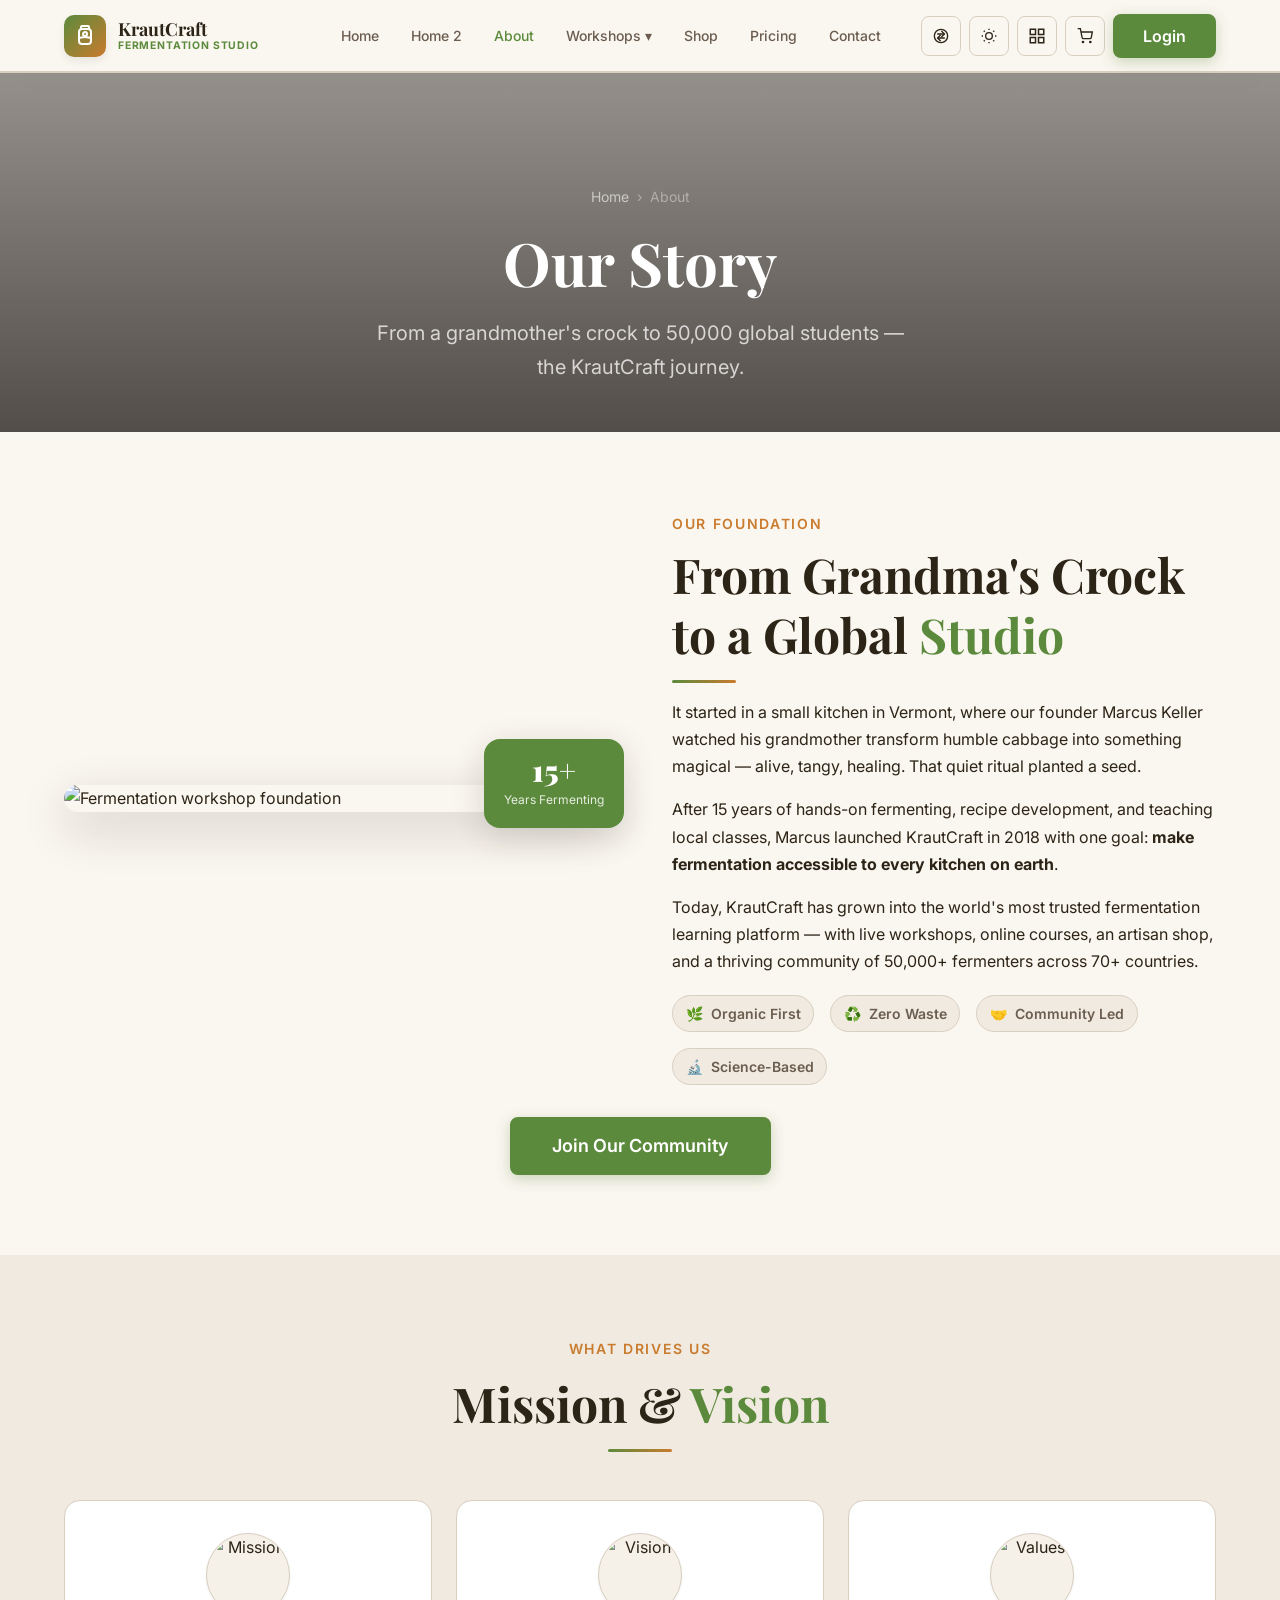
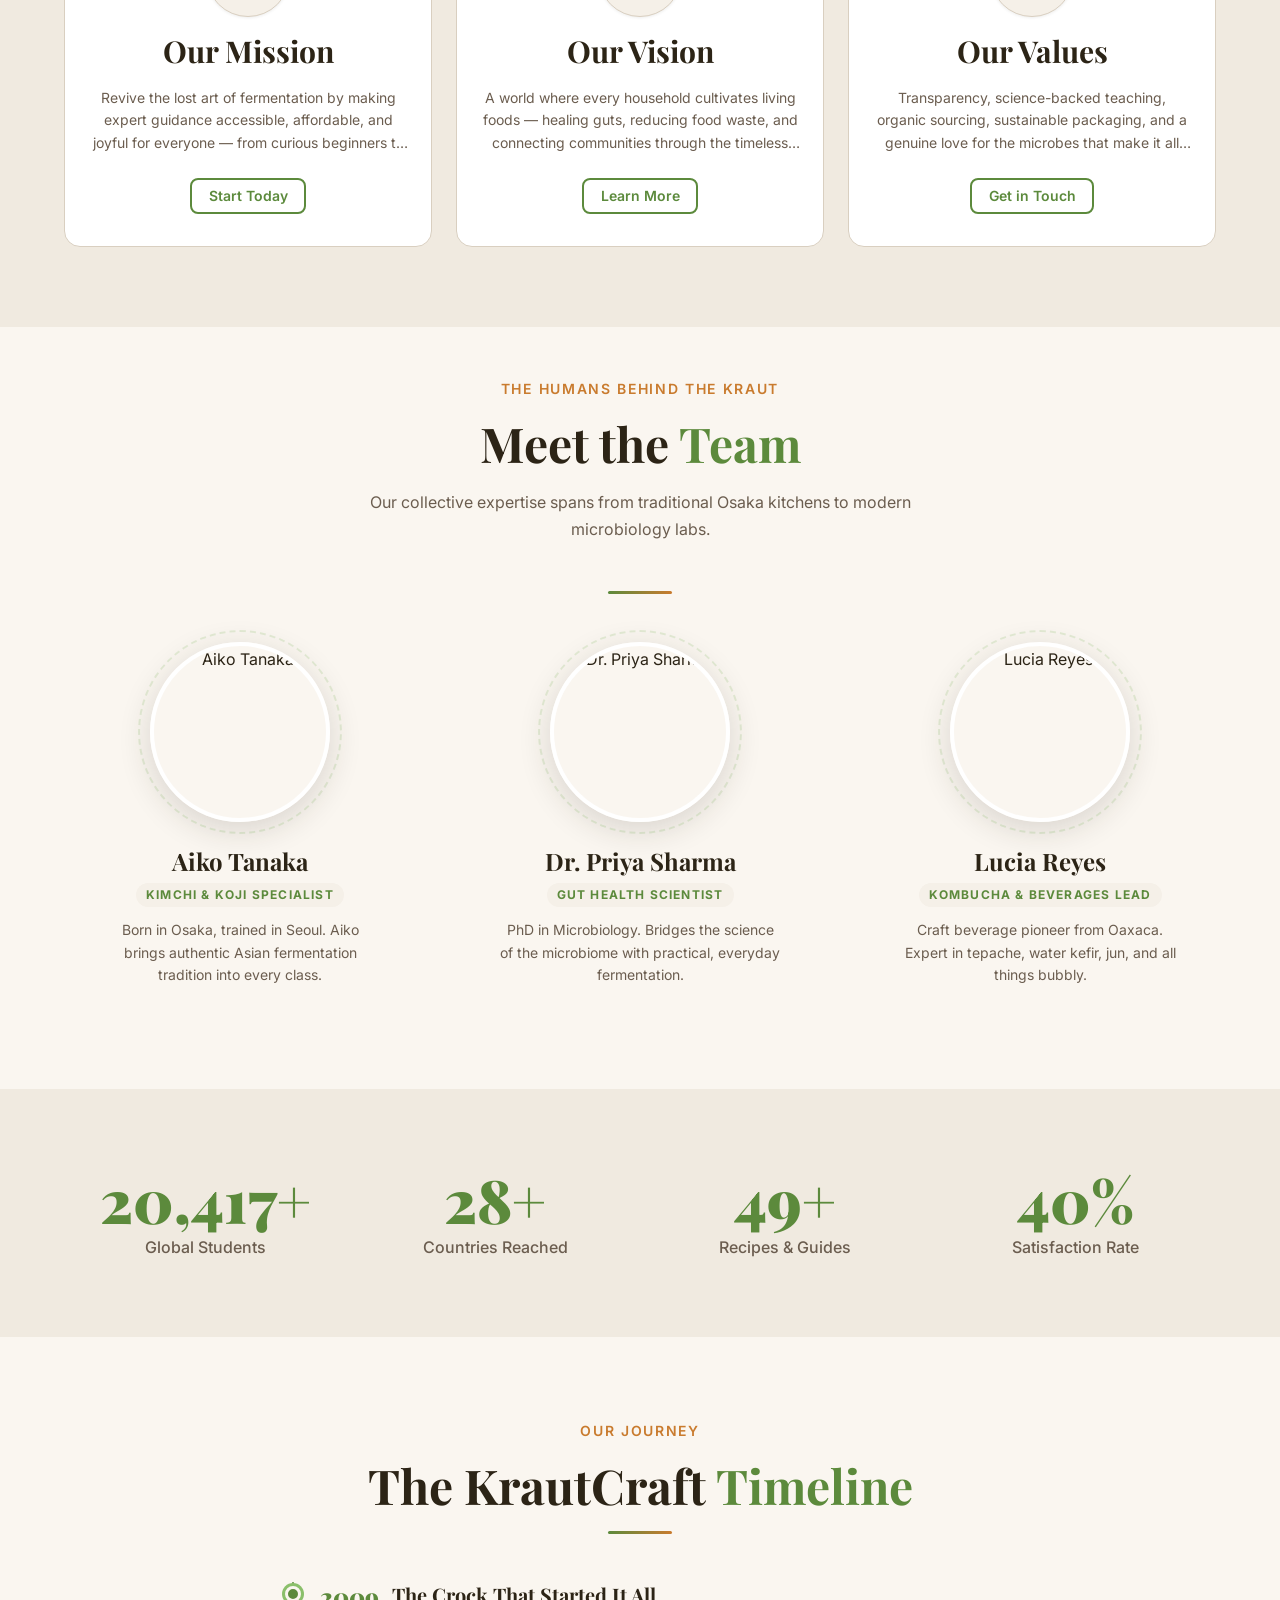
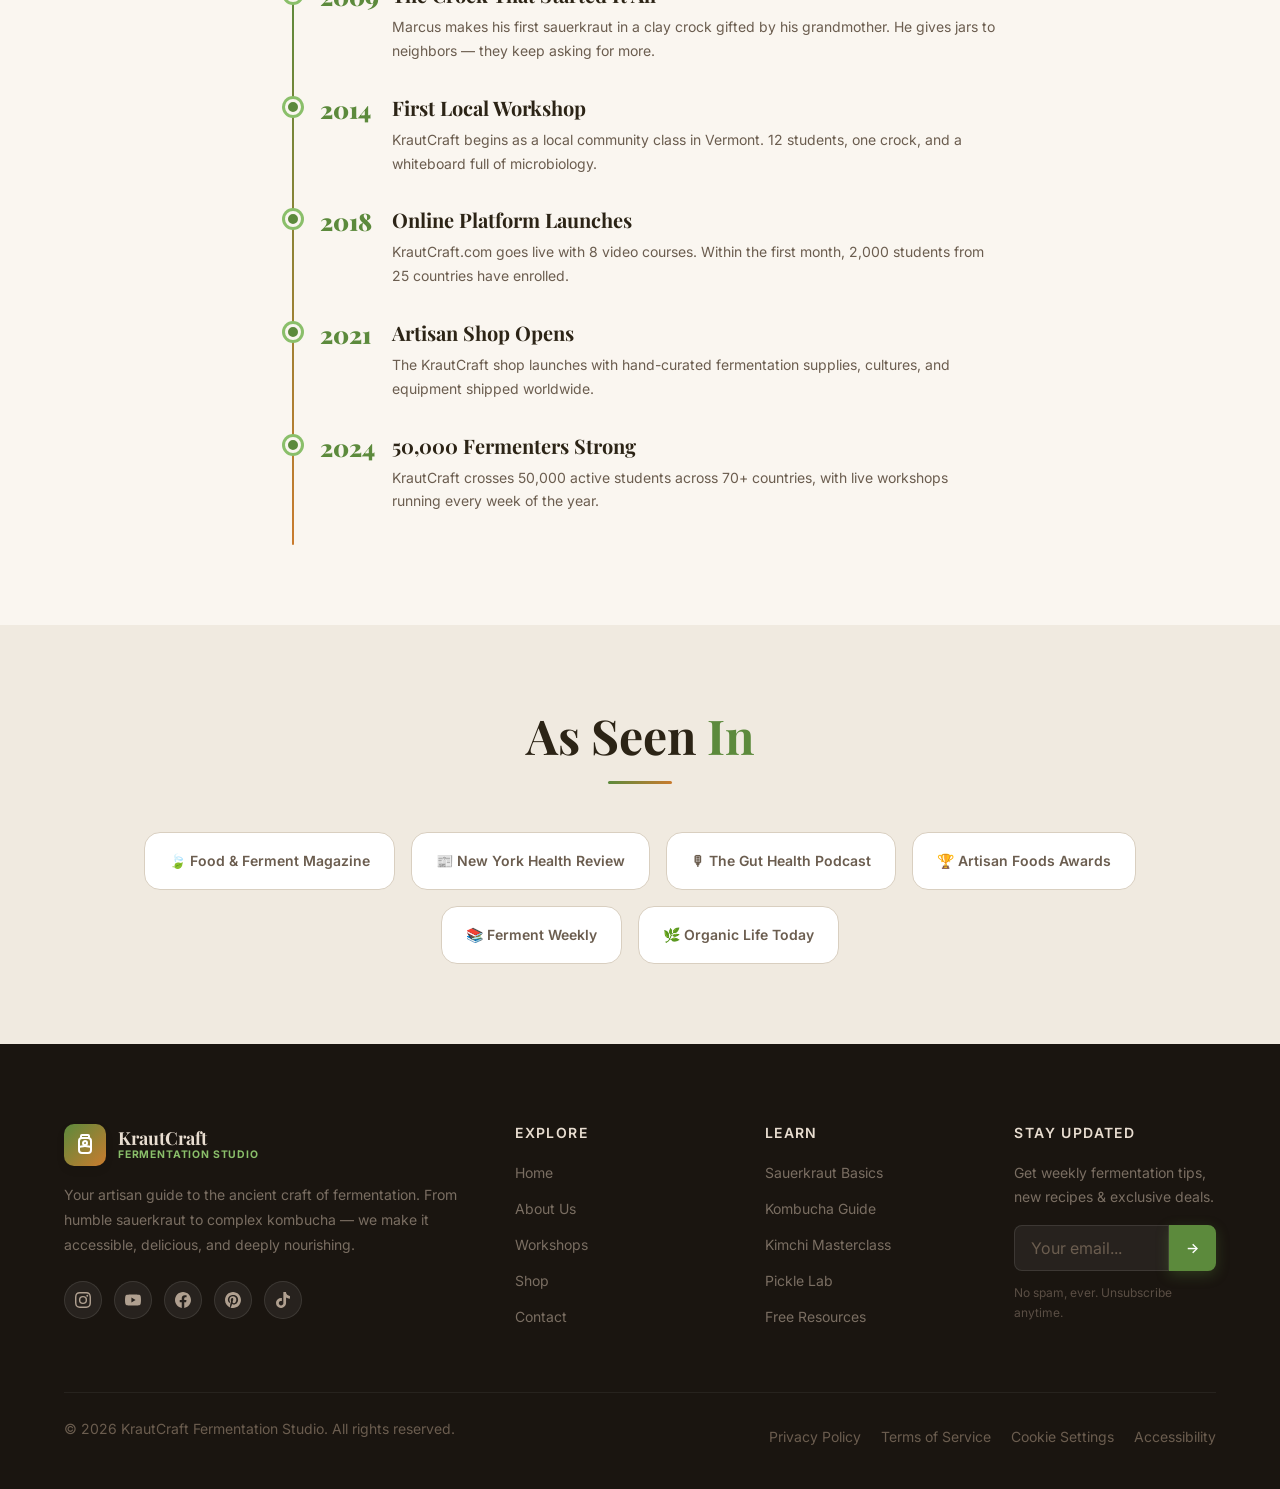
==== commit 6a683d38: "dvsv" ====
--- a/about.html
+++ b/about.html
@@ -67,6 +67,9 @@
         </div>
         <div class="nav-item">
           <a href="shop.html" class="nav-link" data-page="shop">Shop</a>
+        </div>
+        <div class="nav-item">
+          <a href="pricing.html" class="nav-link" data-page="pricing">Pricing</a>
         </div>
         <div class="nav-item">
           <a href="contact.html" class="nav-link" data-page="contact">Contact</a>
@@ -164,6 +167,15 @@
         <a href="workshops.html#advanced">Advanced Ferments</a>
         <a href="workshops.html#kraut">Kraut Masterclass</a>
       </div>
+      <a href="pricing.html" class="mobile-nav-link" data-page="pricing">
+        <svg width="18" height="18" viewBox="0 0 24 24" fill="none" stroke="currentColor" stroke-width="2" stroke-linecap="round" stroke-linejoin="round">
+          <rect x="2" y="4" width="20" height="16" rx="2"/>
+          <line x1="12" y1="10" x2="12" y2="10"/>
+          <path d="M16 10h-2v4h2"/>
+          <path d="M8 10h2v4H8"/>
+        </svg>
+        Pricing
+      </a>
       <a href="shop.html" class="mobile-nav-link" data-page="shop">
         <svg width="18" height="18" viewBox="0 0 24 24" fill="none" stroke="currentColor" stroke-width="2" stroke-linecap="round" stroke-linejoin="round"><circle cx="9" cy="21" r="1" /><circle cx="20" cy="21" r="1" /><path d="M1 1h4l2.68 13.39a2 2 0 001.99 1.61h9.72a2 2 0 001.99-1.61L23 6H6" /></svg>
         Shop
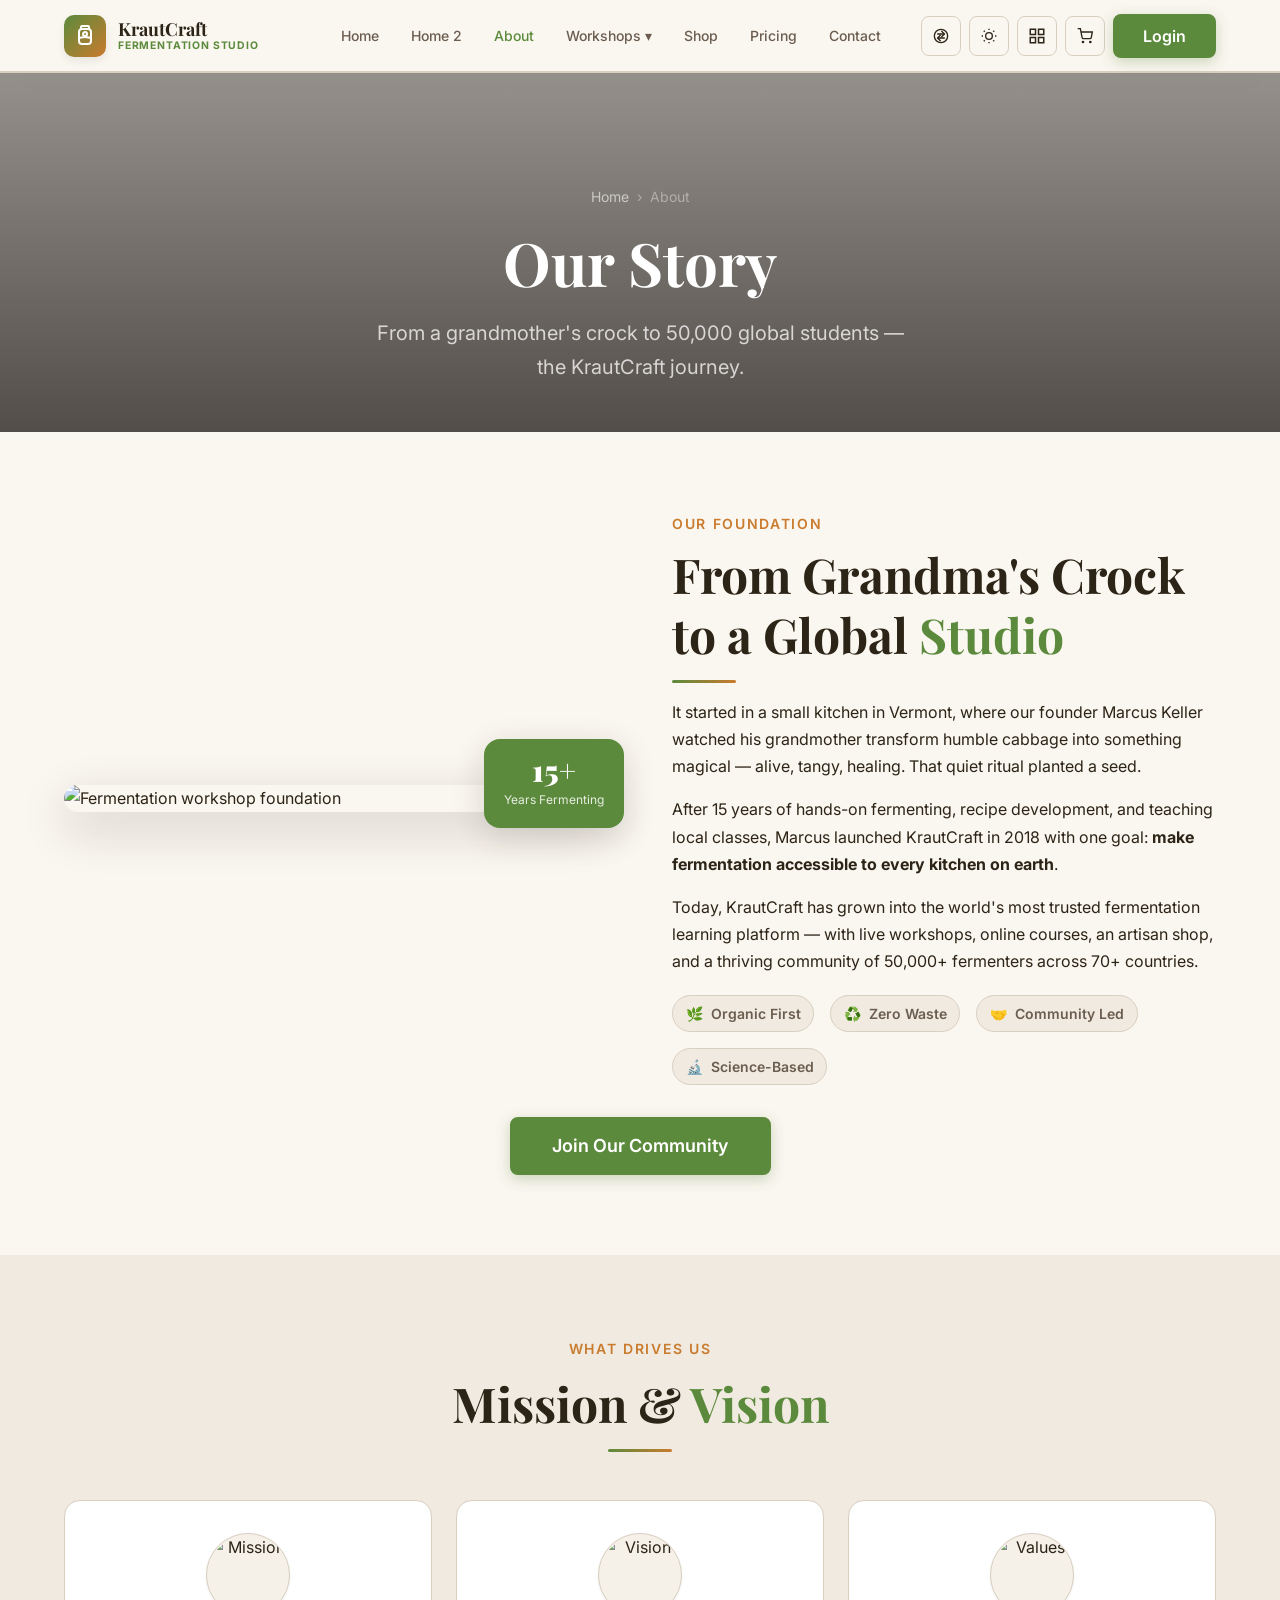
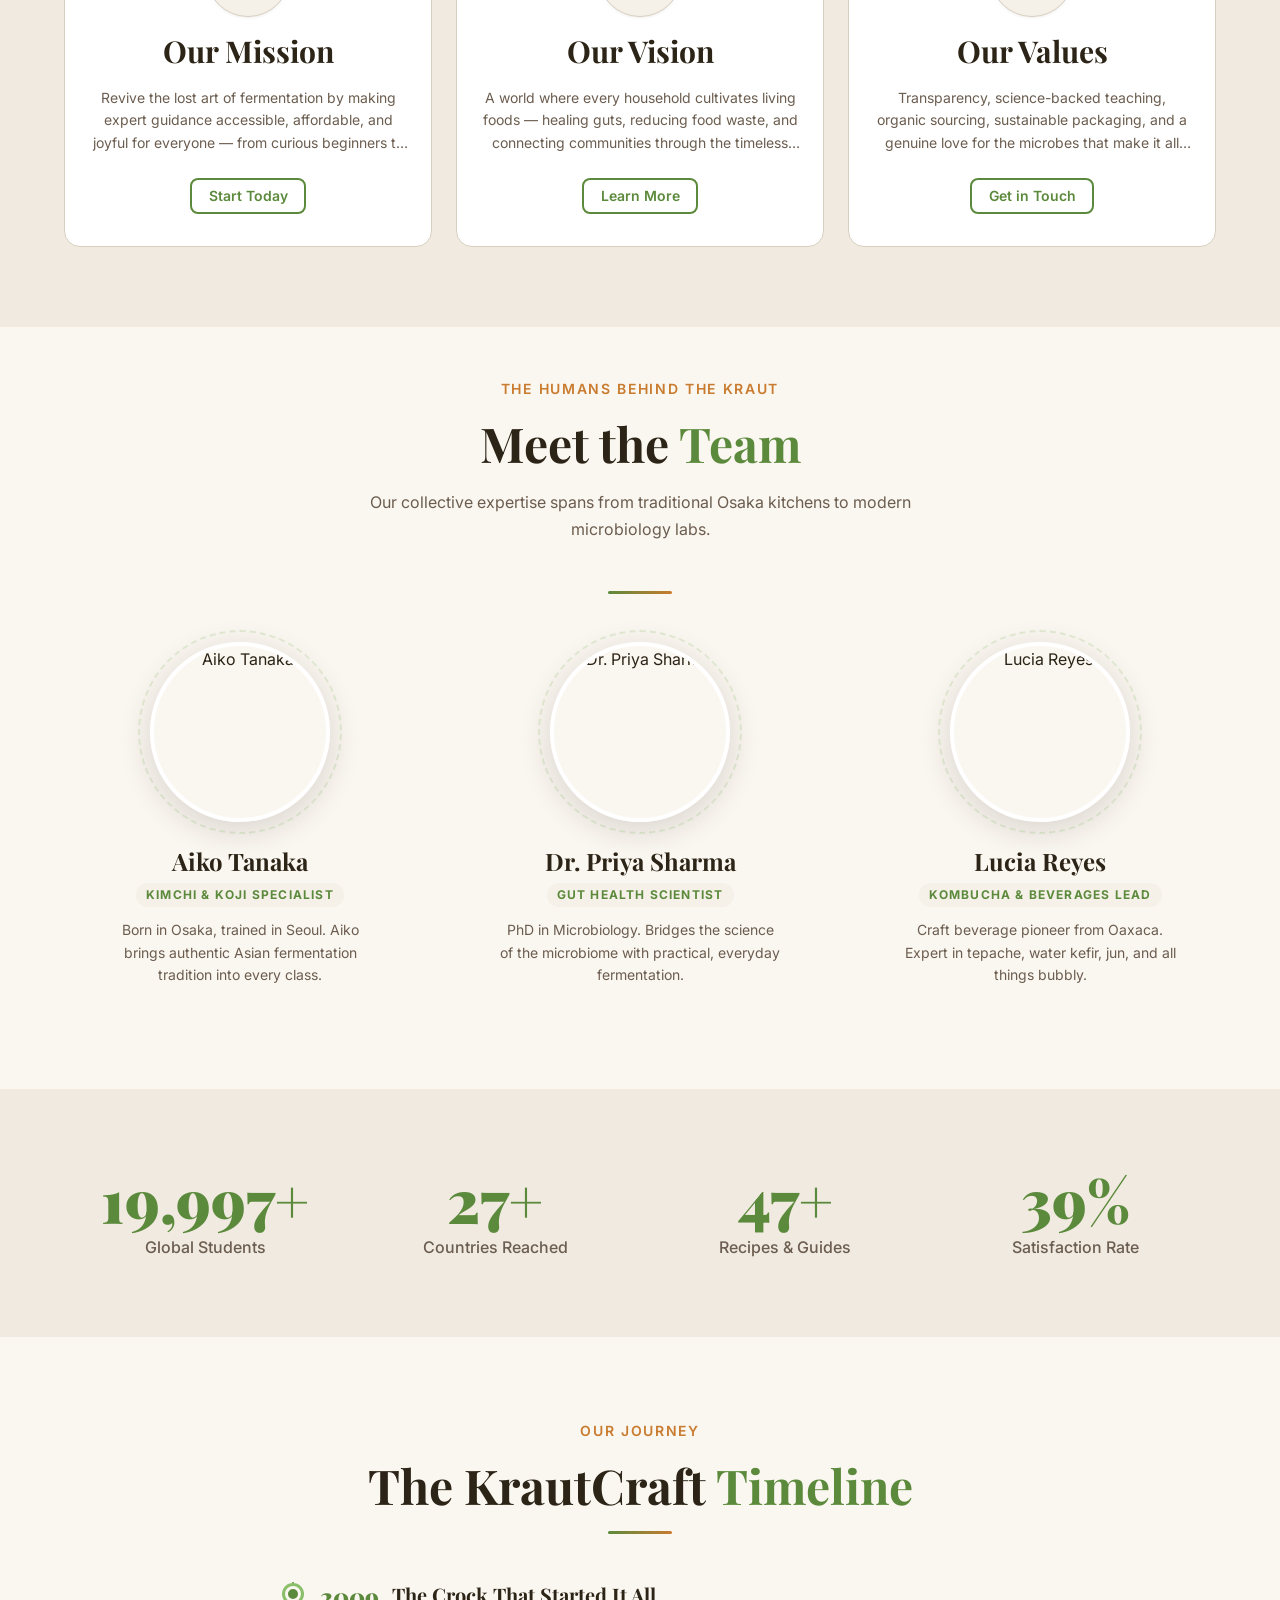
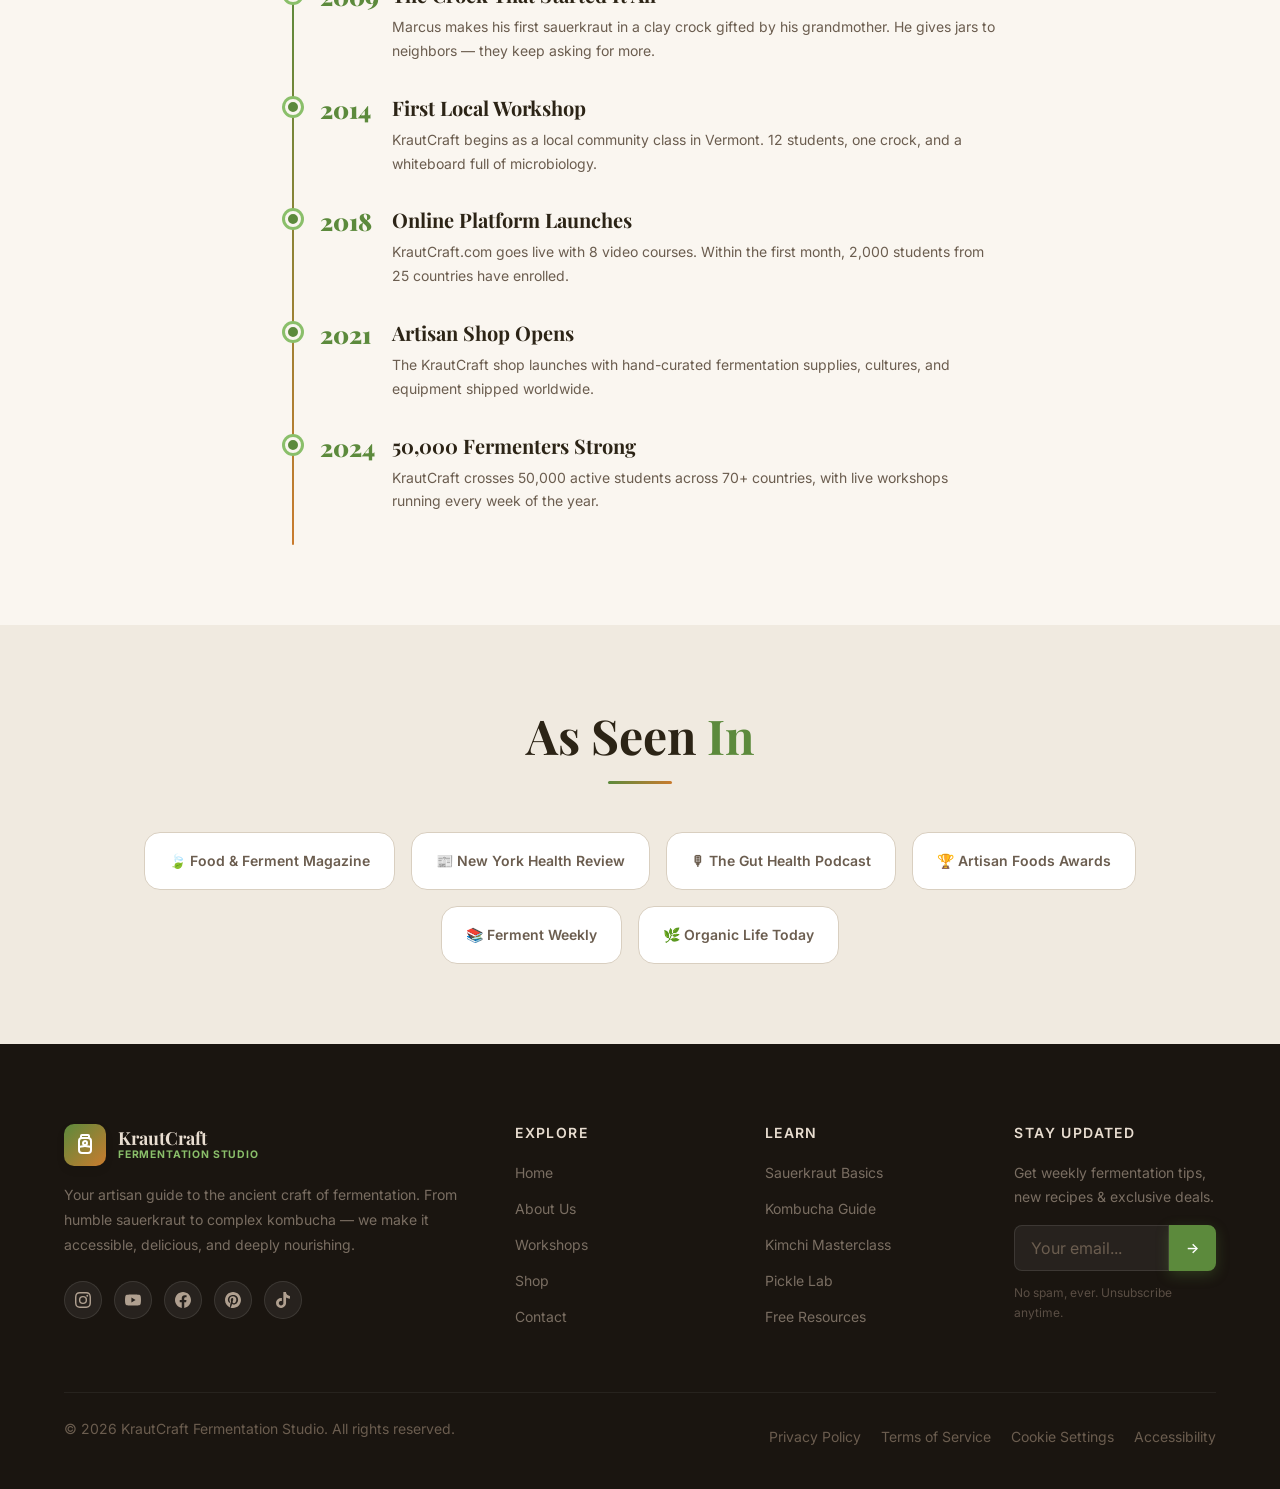
==== commit e33ac33b: "D" ====
--- a/about.html
+++ b/about.html
@@ -186,15 +186,13 @@
       </a>
 
       <div class="mobile-nav-divider"></div>
-
-      <div class="mobile-nav-divider"></div>
+      <a href="dashboard-admin.html" class="mobile-nav-link" data-page="dashboard">
+        <svg width="18" height="18" viewBox="0 0 24 24" fill="none" stroke="currentColor" stroke-width="2" stroke-linecap="round" stroke-linejoin="round"><rect x="3" y="3" width="7" height="7"/><rect x="14" y="3" width="7" height="7"/><rect x="14" y="14" width="7" height="7"/><rect x="3" y="14" width="7" height="7"/></svg>
+        Dashboard
+      </a>
       <a href="login.html" class="mobile-nav-link">
         <svg width="18" height="18" viewBox="0 0 24 24" fill="none" stroke="currentColor" stroke-width="2" stroke-linecap="round" stroke-linejoin="round"><path d="M15 3h4a2 2 0 0 1 2 2v14a2 2 0 0 1-2 2h-4" /><polyline points="10 17 15 12 10 7" /><line x1="15" y1="12" x2="3" y2="12" /></svg>
         Login
-      </a>
-      <a href="register.html" class="mobile-nav-link">
-        <svg width="18" height="18" viewBox="0 0 24 24" fill="none" stroke="currentColor" stroke-width="2" stroke-linecap="round" stroke-linejoin="round"><path d="M16 21v-2a4 4 0 0 0-4-4H6a4 4 0 0 0-4 4v2" /><circle cx="9" cy="7" r="4" /><line x1="19" y1="8" x2="19" y2="14" /><line x1="22" y1="11" x2="16" y2="11" /></svg>
-        Register Free
       </a>
 
       <div class="mobile-nav-divider"></div>
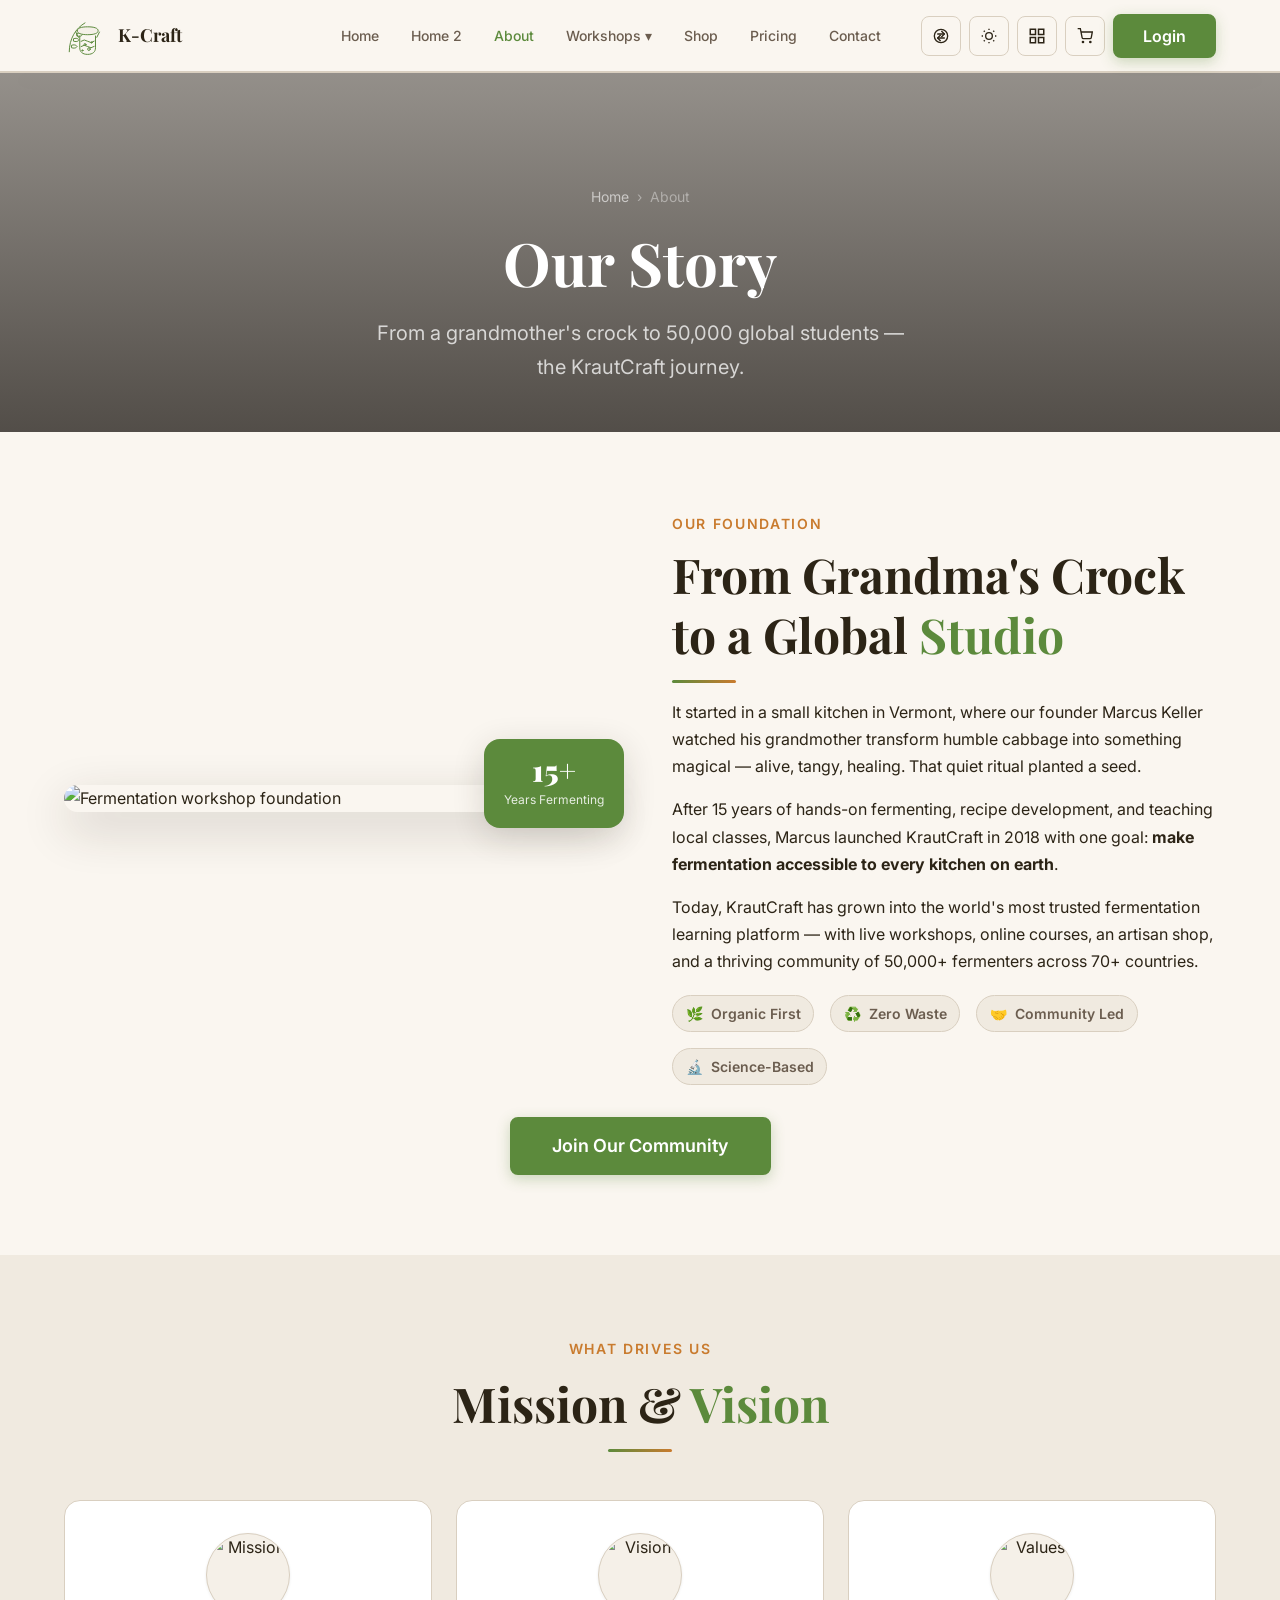
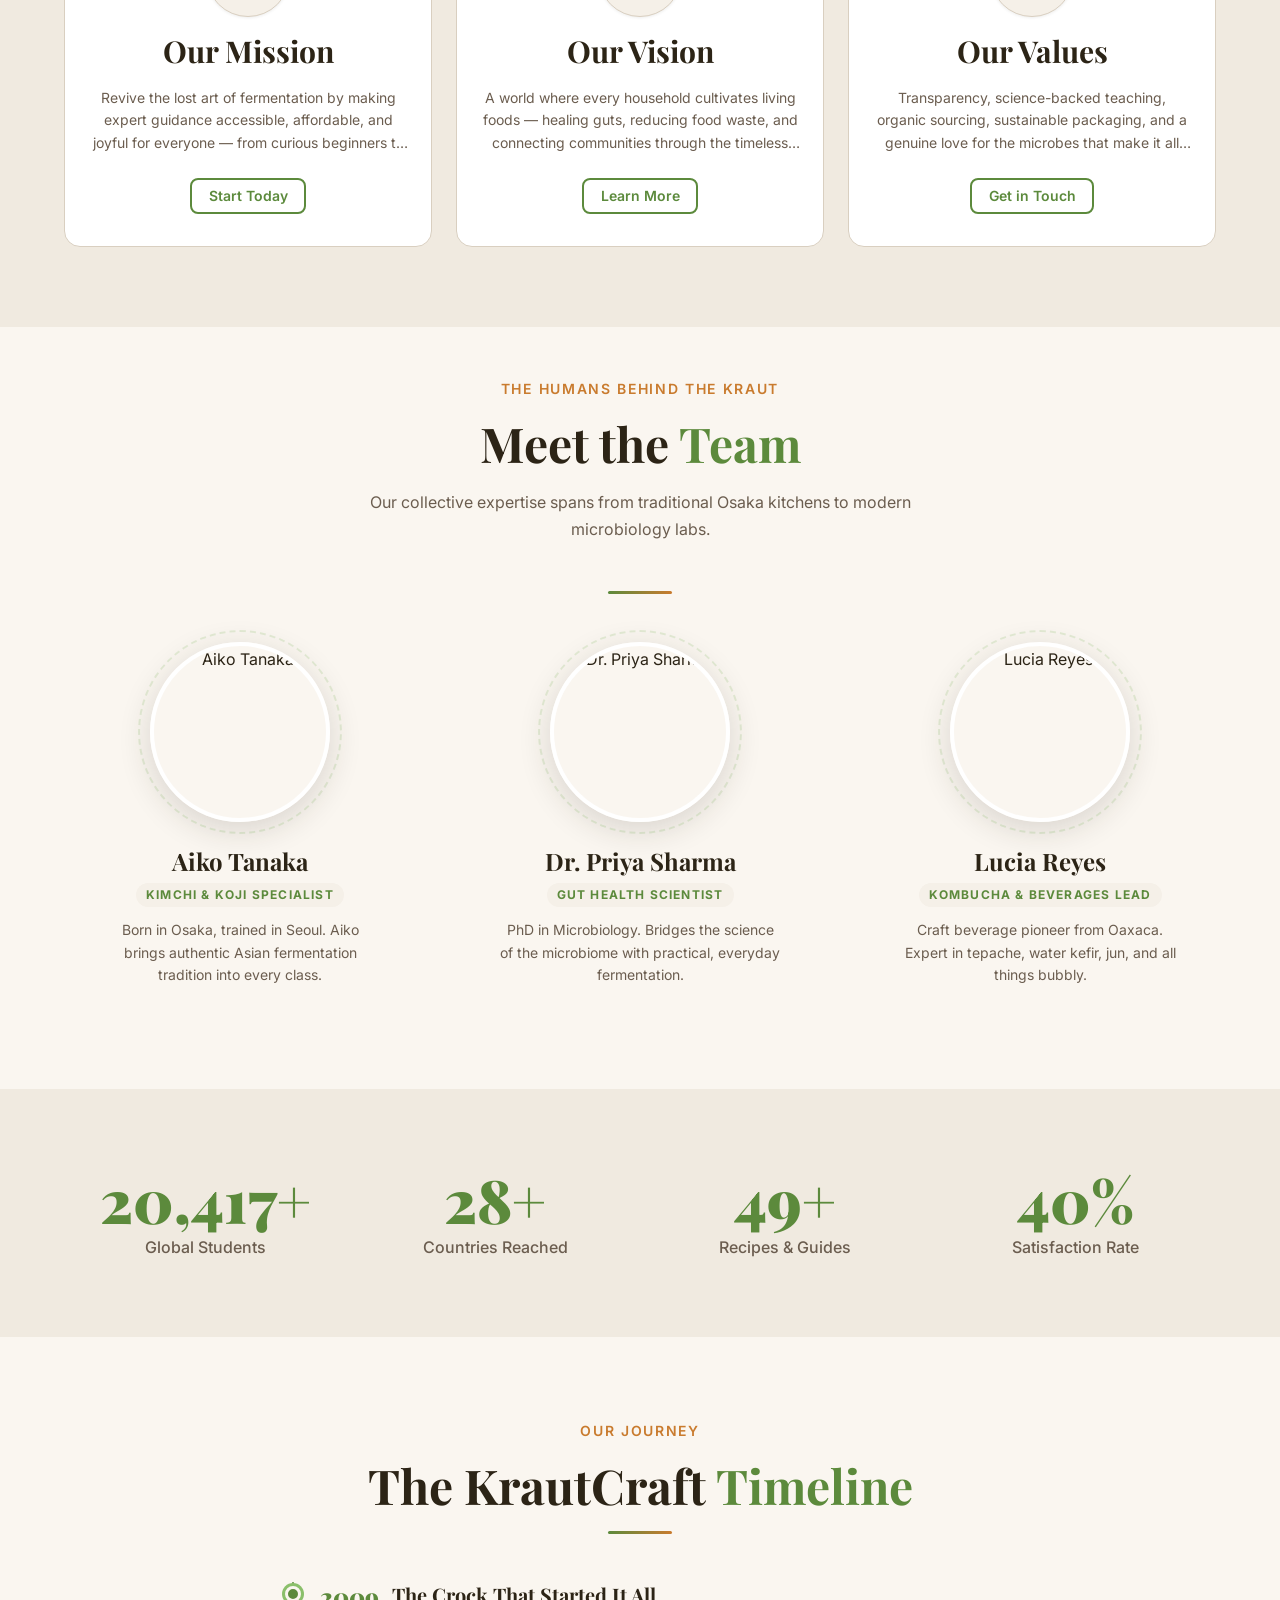
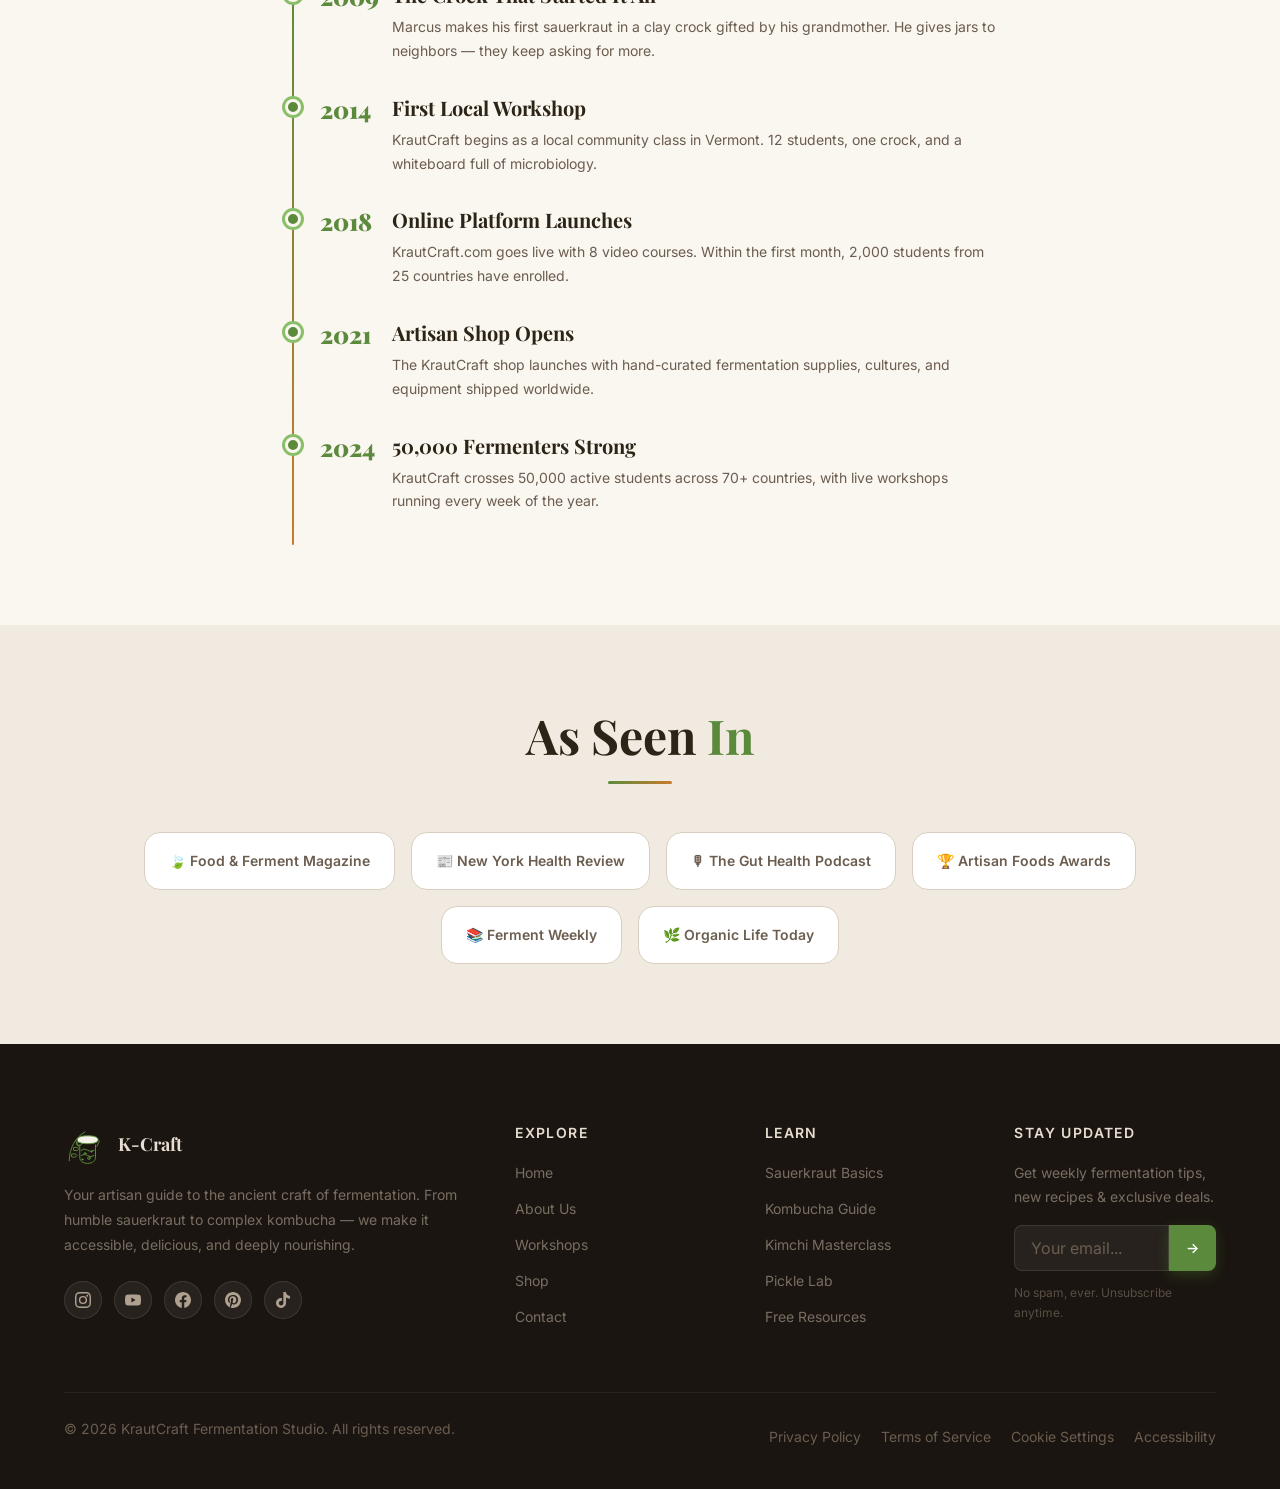
==== commit c1285d16: "s" ====
--- a/about.html
+++ b/about.html
@@ -31,17 +31,29 @@
 
       <!-- Logo -->
       <a href="index.html" class="site-logo" aria-label="Fermentation Workshop Home">
-        <div class="logo-mark" aria-hidden="true">
-          <svg width="24" height="24" viewBox="0 0 24 24" fill="none" stroke="currentColor" stroke-width="2" stroke-linecap="round" stroke-linejoin="round">
-            <rect x="6" y="5" width="12" height="15" rx="3" />
-            <rect x="8" y="2" width="8" height="3" rx="1" />
-            <path d="M6 14c2 0 3-1 6-1s4 1 6 1" />
-            <path d="M12 8c1.5 0 2 1 2 2s-1 2-2 2-2-1-2-2 1.5-2 2-2z" />
-          </svg>
-        </div>
+        <div class="logo-mark" aria-hidden="true"><svg class="custom-logo-icon" width="42" height="42" viewBox="0 0 64 64" fill="none" stroke="currentColor" stroke-width="1.5" stroke-linecap="round" stroke-linejoin="round" style="color: var(--clr-primary);">
+  <!-- Wheat Stalk -->
+  <path d="M 8 56 C 8 36, 18 20, 32 12" />
+  <path d="M 12 46 C 18 44, 20 48, 20 48 C 20 48, 18 52, 12 50 Z" />
+  <path d="M 15 36 C 21 34, 23 38, 23 38 C 23 38, 21 42, 15 40 Z" />
+  <path d="M 20 28 C 26 26, 28 30, 28 30 C 28 30, 26 34, 20 32 Z" />
+  <!-- Jar -->
+  <path d="M 24 32 V 50 C 24 56, 28 60, 36 60 C 44 60, 48 56, 48 50 V 32" />
+  <!-- Cloth Cover -->
+  <path d="M 20 24 C 20 20, 26 18, 36 18 C 46 18, 52 20, 52 24 C 52 28, 46 30, 36 30 C 26 30, 20 28, 20 24 Z" fill="var(--clr-surface-alt)" stroke="var(--clr-primary)"/>
+  <path d="M 18 26 L 22 34 M 54 26 L 50 34" />
+  <!-- Liquid/Kraut lines -->
+  <path d="M 26 40 Q 31 36 36 40 T 46 40" />
+  <path d="M 26 48 Q 31 44 36 48 T 46 48" />
+  <!-- Bubbles -->
+  <circle cx="32" cy="45" r="1.5" />
+  <circle cx="38" cy="52" r="2" />
+  <circle cx="42" cy="42" r="1" />
+  <circle cx="28" cy="54" r="1" />
+</svg></div>
         <div class="logo-text">
-          <span class="logo-name">KrautCraft</span>
-          <span class="logo-tagline">Fermentation Studio</span>
+          <span class="logo-name">K-Craft</span>
+          
         </div>
       </a>
 
@@ -490,17 +502,29 @@
         <!-- Brand Column -->
         <div class="footer-col footer-brand">
           <a href="index.html" class="site-logo" style="text-decoration:none;">
-            <div class="logo-mark" aria-hidden="true">
-          <svg width="24" height="24" viewBox="0 0 24 24" fill="none" stroke="currentColor" stroke-width="2" stroke-linecap="round" stroke-linejoin="round">
-            <rect x="6" y="5" width="12" height="15" rx="3" />
-            <rect x="8" y="2" width="8" height="3" rx="1" />
-            <path d="M6 14c2 0 3-1 6-1s4 1 6 1" />
-            <path d="M12 8c1.5 0 2 1 2 2s-1 2-2 2-2-1-2-2 1.5-2 2-2z" />
-          </svg>
-        </div>
+            <div class="logo-mark" aria-hidden="true"><svg class="custom-logo-icon" width="42" height="42" viewBox="0 0 64 64" fill="none" stroke="currentColor" stroke-width="1.5" stroke-linecap="round" stroke-linejoin="round" style="color: var(--clr-primary);">
+  <!-- Wheat Stalk -->
+  <path d="M 8 56 C 8 36, 18 20, 32 12" />
+  <path d="M 12 46 C 18 44, 20 48, 20 48 C 20 48, 18 52, 12 50 Z" />
+  <path d="M 15 36 C 21 34, 23 38, 23 38 C 23 38, 21 42, 15 40 Z" />
+  <path d="M 20 28 C 26 26, 28 30, 28 30 C 28 30, 26 34, 20 32 Z" />
+  <!-- Jar -->
+  <path d="M 24 32 V 50 C 24 56, 28 60, 36 60 C 44 60, 48 56, 48 50 V 32" />
+  <!-- Cloth Cover -->
+  <path d="M 20 24 C 20 20, 26 18, 36 18 C 46 18, 52 20, 52 24 C 52 28, 46 30, 36 30 C 26 30, 20 28, 20 24 Z" fill="var(--clr-surface-alt)" stroke="var(--clr-primary)"/>
+  <path d="M 18 26 L 22 34 M 54 26 L 50 34" />
+  <!-- Liquid/Kraut lines -->
+  <path d="M 26 40 Q 31 36 36 40 T 46 40" />
+  <path d="M 26 48 Q 31 44 36 48 T 46 48" />
+  <!-- Bubbles -->
+  <circle cx="32" cy="45" r="1.5" />
+  <circle cx="38" cy="52" r="2" />
+  <circle cx="42" cy="42" r="1" />
+  <circle cx="28" cy="54" r="1" />
+</svg></div>
             <div class="logo-text">
-              <span class="logo-name" style="color:#E8DDD0;">KrautCraft</span>
-              <span class="logo-tagline">Fermentation Studio</span>
+              <span class="logo-name" style="color:#E8DDD0;">K-Craft</span>
+              
             </div>
           </a>
           <p>Your artisan guide to the ancient craft of fermentation. From humble sauerkraut to complex kombucha — we
@@ -632,4 +656,6 @@
   </script>
 </body>
 
-</html>+</html>
+
+
--- a/css/layout.css
+++ b/css/layout.css
@@ -35,17 +35,19 @@
 }
 .logo-mark {
   width: 42px; height: 42px;
-  background: linear-gradient(135deg, var(--clr-primary), var(--clr-secondary));
-  border-radius: 10px;
   display: flex;
   align-items: center;
   justify-content: center;
-  font-size: 1.4rem;
-  color: #fff;
   flex-shrink: 0;
   transition: transform var(--trans-bounce);
-  box-shadow: 0 4px 8px rgba(0, 0, 0, 0.08);
-}
+}
+.custom-logo-icon {
+  width: 100%;
+  height: 100%;
+  object-fit: contain;
+  transition: filter var(--trans-fast);
+}
+
 .site-logo:hover .logo-mark { transform: rotate(-8deg) scale(1.08); }
 
 .logo-text { display: flex; flex-direction: column; line-height: 1.1; }
@@ -374,3 +376,4 @@
 @media (max-width: 640px) {
   .footer-grid { grid-template-columns: 1fr; }
 }
+
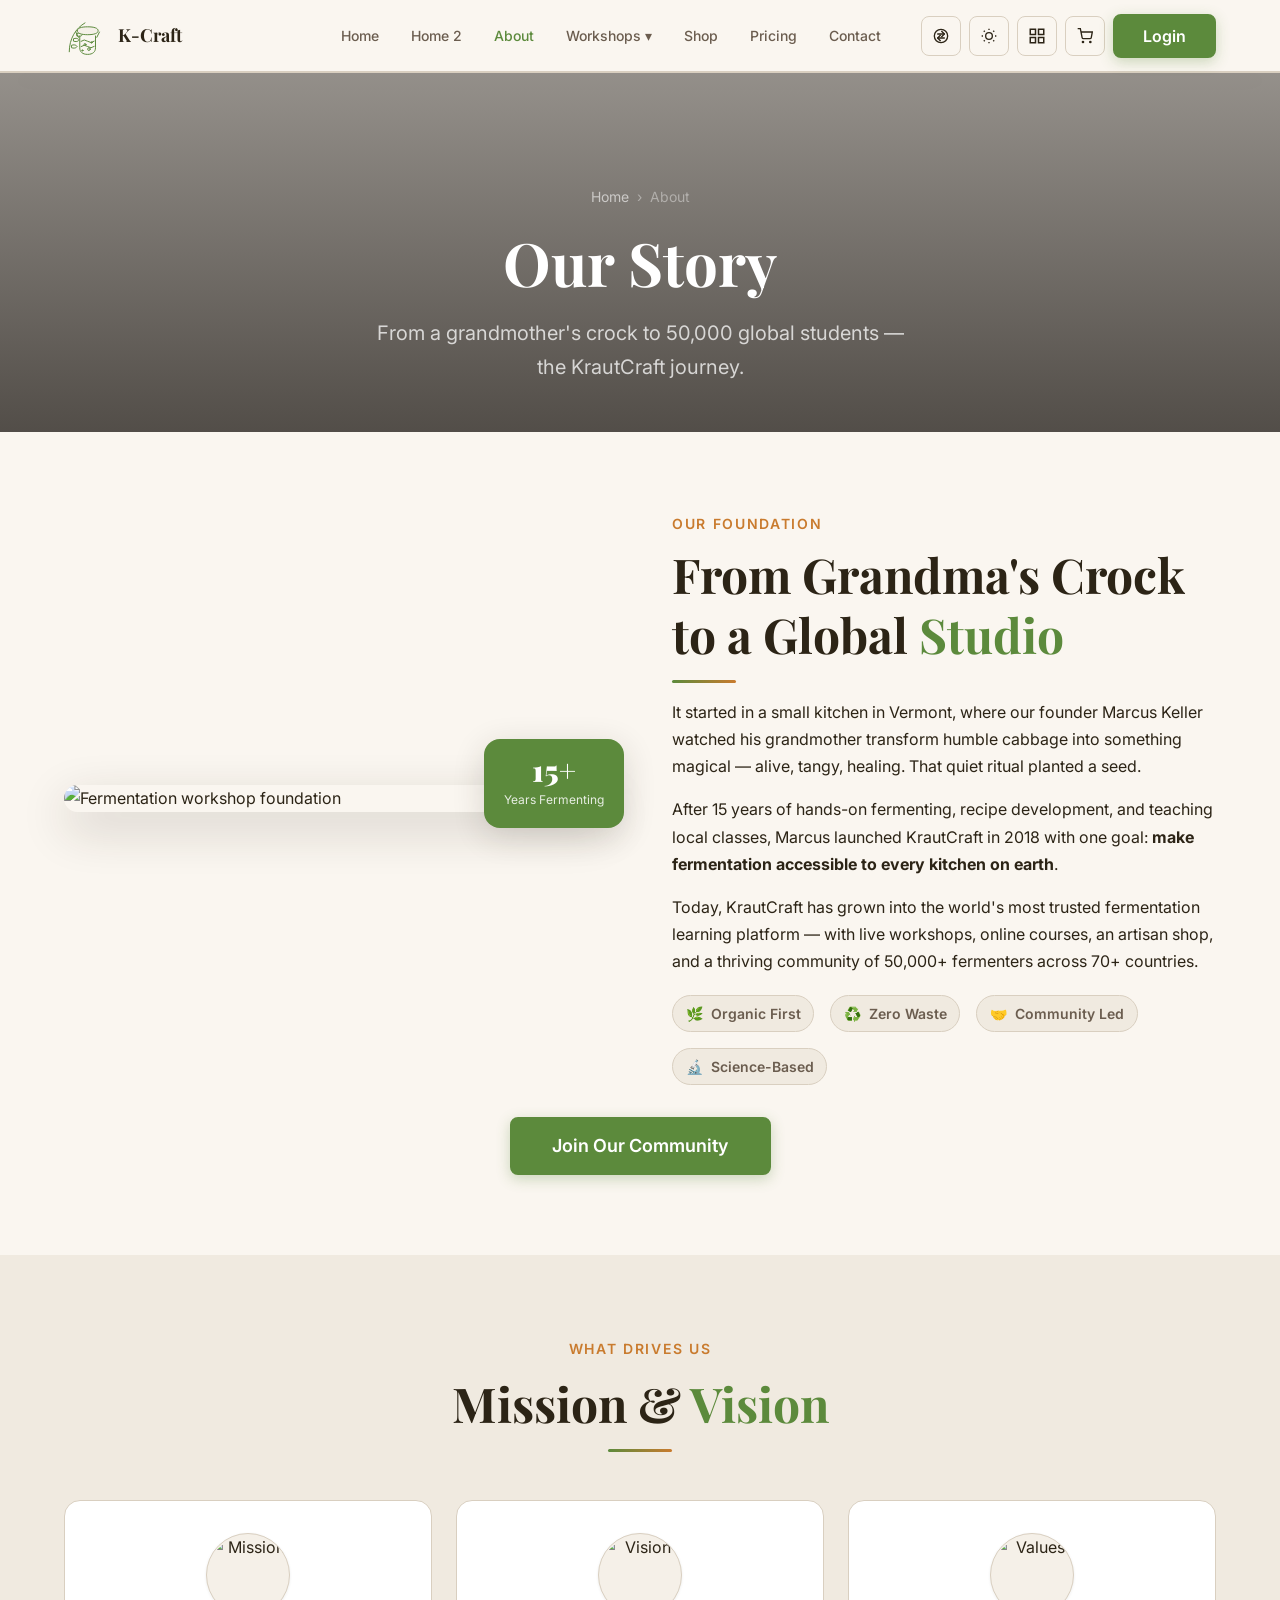
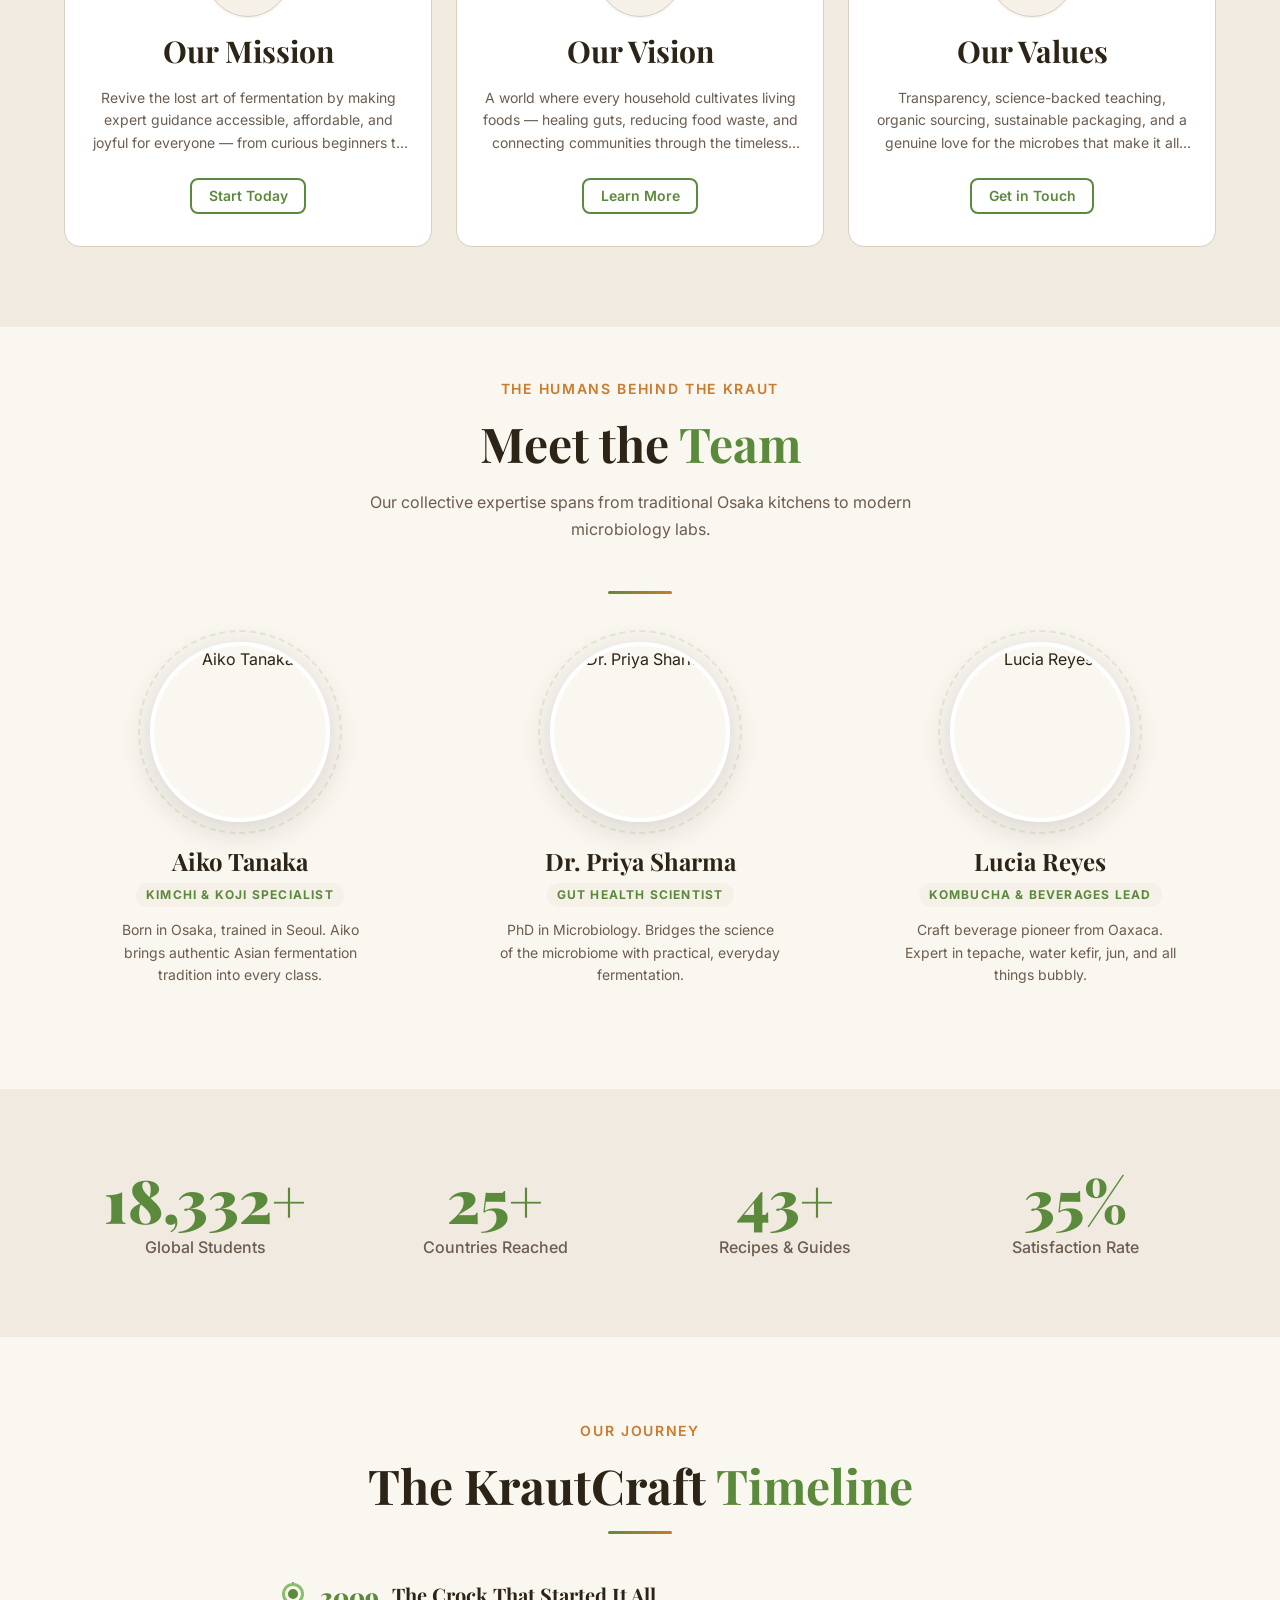
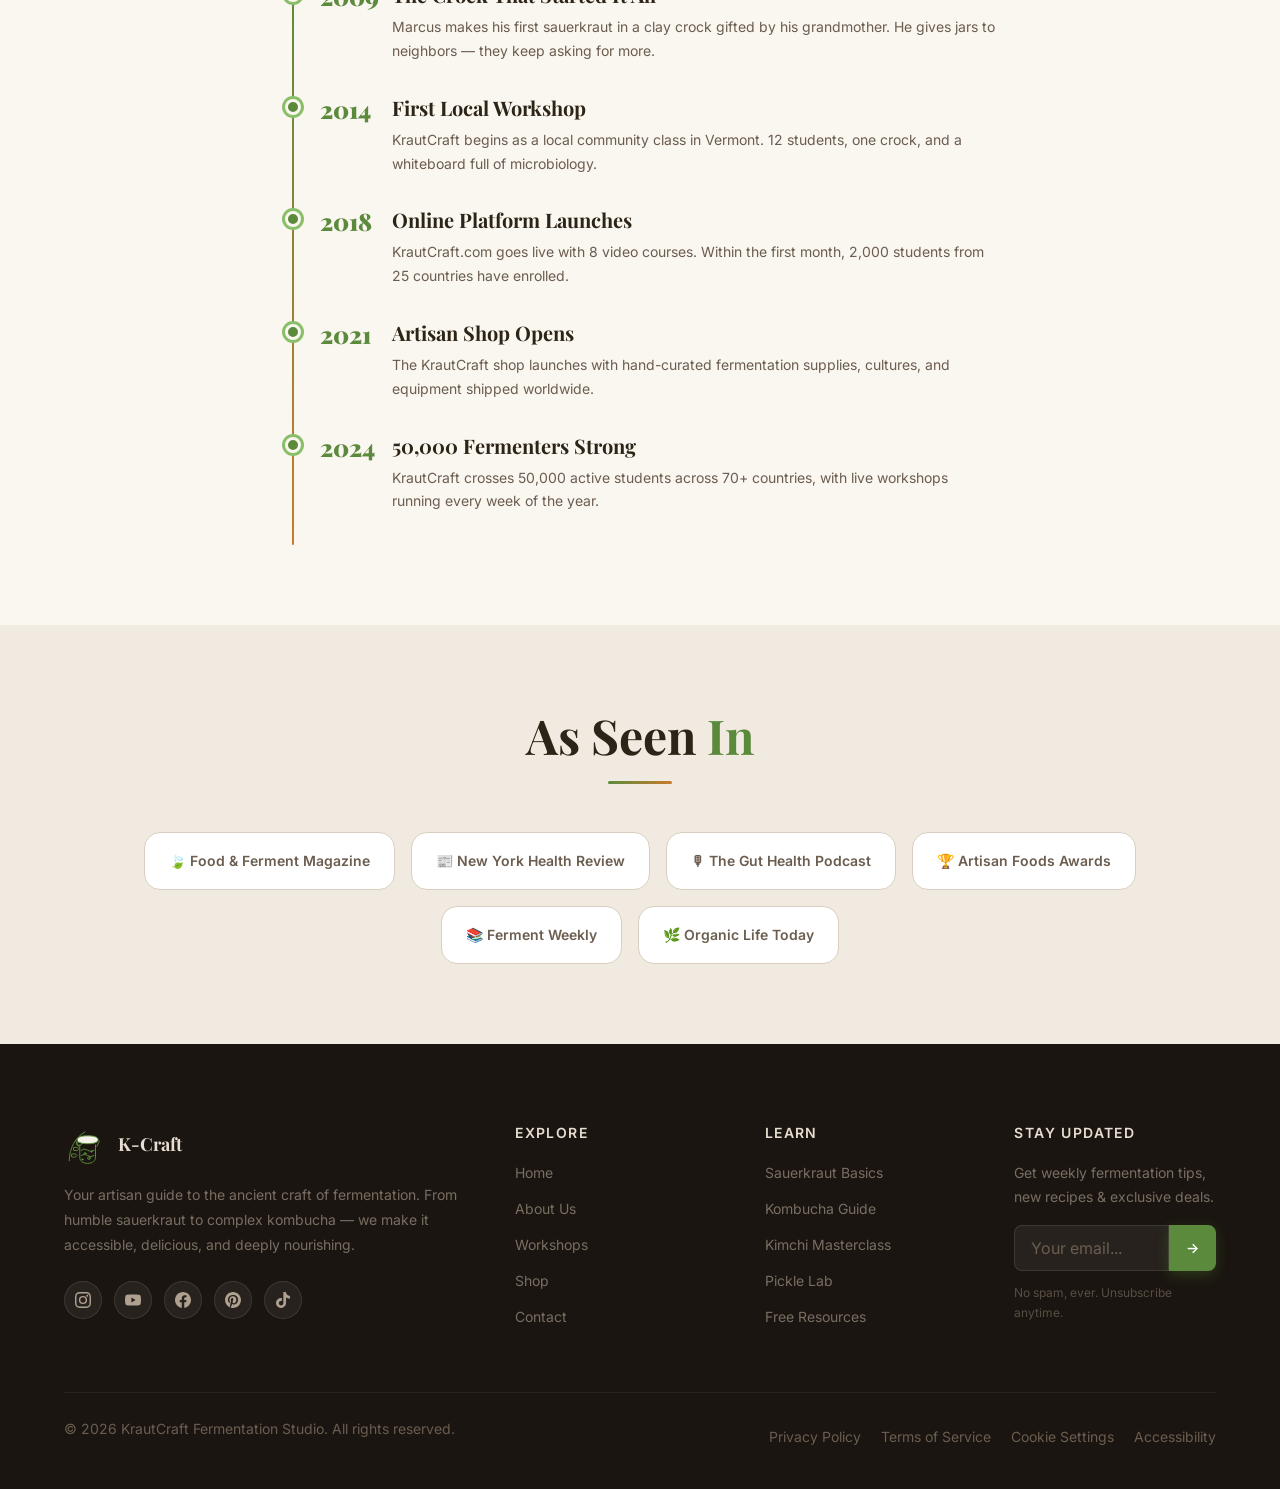
==== commit bd4c7898: "dcc" ====
--- a/about.html
+++ b/about.html
@@ -179,6 +179,10 @@
         <a href="workshops.html#advanced">Advanced Ferments</a>
         <a href="workshops.html#kraut">Kraut Masterclass</a>
       </div>
+      <a href="shop.html" class="mobile-nav-link" data-page="shop">
+        <svg width="18" height="18" viewBox="0 0 24 24" fill="none" stroke="currentColor" stroke-width="2" stroke-linecap="round" stroke-linejoin="round"><circle cx="9" cy="21" r="1" /><circle cx="20" cy="21" r="1" /><path d="M1 1h4l2.68 13.39a2 2 0 001.99 1.61h9.72a2 2 0 001.99-1.61L23 6H6" /></svg>
+        Shop
+      </a>
       <a href="pricing.html" class="mobile-nav-link" data-page="pricing">
         <svg width="18" height="18" viewBox="0 0 24 24" fill="none" stroke="currentColor" stroke-width="2" stroke-linecap="round" stroke-linejoin="round">
           <rect x="2" y="4" width="20" height="16" rx="2"/>
@@ -187,10 +191,6 @@
           <path d="M8 10h2v4H8"/>
         </svg>
         Pricing
-      </a>
-      <a href="shop.html" class="mobile-nav-link" data-page="shop">
-        <svg width="18" height="18" viewBox="0 0 24 24" fill="none" stroke="currentColor" stroke-width="2" stroke-linecap="round" stroke-linejoin="round"><circle cx="9" cy="21" r="1" /><circle cx="20" cy="21" r="1" /><path d="M1 1h4l2.68 13.39a2 2 0 001.99 1.61h9.72a2 2 0 001.99-1.61L23 6H6" /></svg>
-        Shop
       </a>
       <a href="contact.html" class="mobile-nav-link" data-page="contact">
         <svg width="18" height="18" viewBox="0 0 24 24" fill="none" stroke="currentColor" stroke-width="2" stroke-linecap="round" stroke-linejoin="round"><path d="M4 4h16c1.1 0 2 .9 2 2v12c0 1.1-.9 2-2 2H4c-1.1 0-2-.9-2-2V6c0-1.1.9-2 2-2z" /><polyline points="22,6 12,13 2,6" /></svg>
